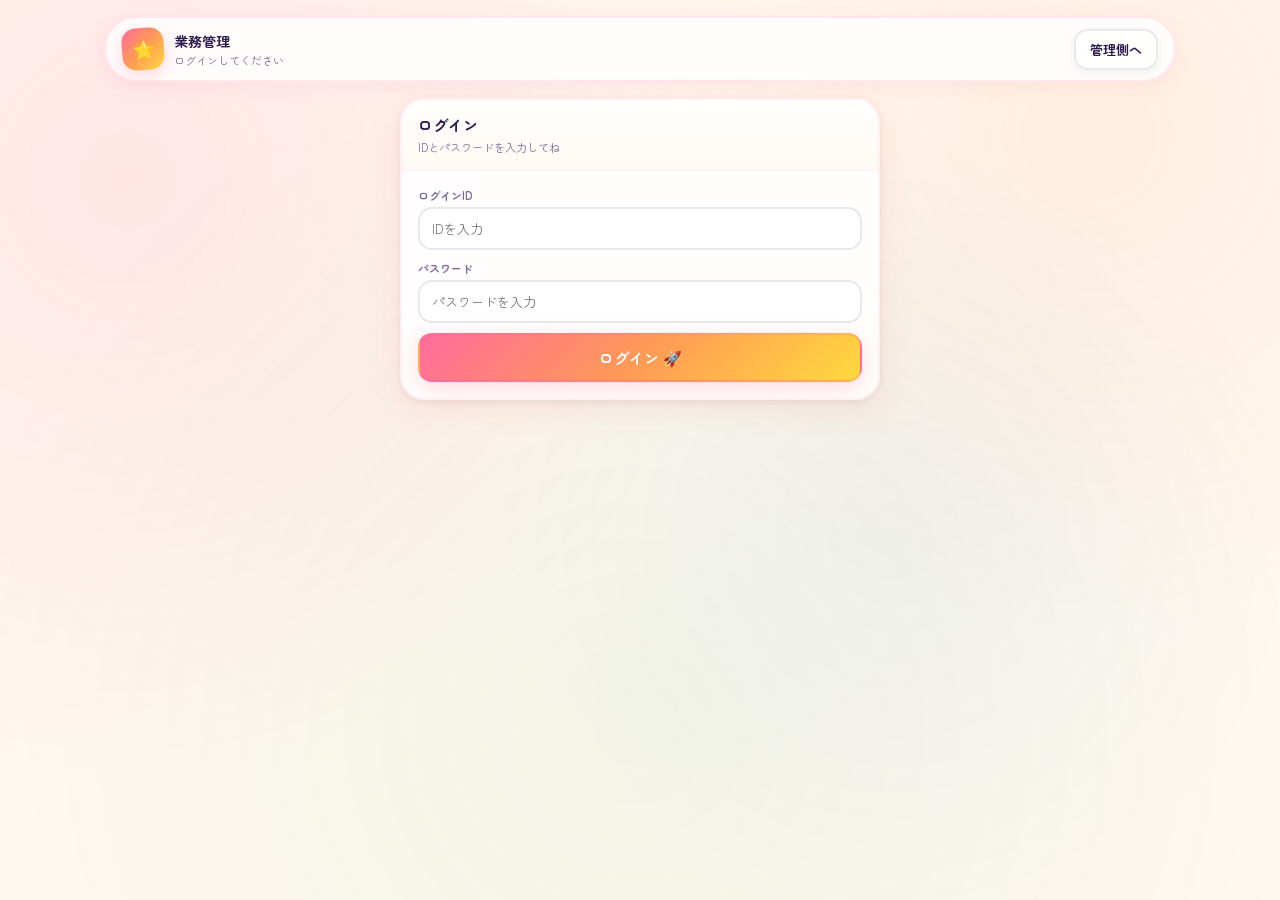
==== index.html @ cfc44f6f "Rename index.html.html to index.html" ====
<!doctype html>
<html lang="ja">
<head>
  <meta charset="utf-8"/>
  <meta name="viewport" content="width=device-width,initial-scale=1"/>
  <title>出勤スタンプカード</title>
  <link rel="preconnect" href="https://fonts.googleapis.com">
  <link href="https://fonts.googleapis.com/css2?family=Zen+Maru+Gothic:wght@400;700;900&family=Fredoka:wght@400;600;700&display=swap" rel="stylesheet">
  <style>
:root{
  --bg:#fff8f0;--panel:#fff;--text:#2d1b4e;--muted:#7c6a9a;
  --line:rgba(45,27,78,.10);--shadow:0 8px 32px rgba(255,107,107,.12),0 2px 8px rgba(45,27,78,.08);
  --pink:#ff6b9d;--orange:#ff9a56;--yellow:#ffd93d;--mint:#6bcb77;--blue:#4d96ff;--purple:#9b59b6;--red:#ff4757;
  --grad1:linear-gradient(135deg,#ff6b9d,#ff9a56,#ffd93d);
  --grad2:linear-gradient(135deg,#6bcb77,#4d96ff);
  --grad3:linear-gradient(135deg,#9b59b6,#4d96ff);
  --r:16px;--r2:24px;
  --font-display:'Fredoka','Zen Maru Gothic',sans-serif;
  --font-body:'Zen Maru Gothic',sans-serif;
}
*{box-sizing:border-box;margin:0;padding:0;}
html,body{height:100%;}
body{font-family:var(--font-body);color:var(--text);background:var(--bg);overflow-x:hidden;}
body::before{content:'';position:fixed;inset:0;pointer-events:none;z-index:0;
  background:radial-gradient(600px circle at 10% 20%,rgba(255,107,157,.12),transparent),
  radial-gradient(500px circle at 85% 15%,rgba(255,154,86,.10),transparent),
  radial-gradient(700px circle at 50% 80%,rgba(107,203,119,.08),transparent),
  radial-gradient(400px circle at 70% 60%,rgba(77,150,255,.06),transparent);}
.wrap{max-width:1100px;margin:0 auto;padding:16px 14px 60px;position:relative;z-index:1;}
.hidden{display:none !important;}
a{color:inherit;}

.topbar{display:flex;align-items:center;justify-content:space-between;gap:10px;
  padding:10px 16px;border-radius:999px;background:rgba(255,255,255,.85);
  border:2px solid rgba(255,107,157,.15);box-shadow:0 4px 20px rgba(255,107,157,.10);
  backdrop-filter:blur(12px);margin-bottom:16px;}
.brand{display:flex;align-items:center;gap:10px;}
.logo{width:42px;height:42px;border-radius:14px;display:grid;place-items:center;
  background:var(--grad1);color:#fff;font-weight:900;font-size:18px;
  font-family:var(--font-display);box-shadow:0 6px 16px rgba(255,107,157,.25);transform:rotate(-4deg);}
.brand .t{display:flex;flex-direction:column;gap:1px;}
.brand h1{font-size:14px;font-family:var(--font-display);font-weight:700;}
.brand p{font-size:11px;color:var(--muted);}
.actions{display:flex;gap:8px;align-items:center;flex-wrap:wrap;justify-content:flex-end;}

.btn{border:2px solid var(--line);background:rgba(255,255,255,.9);color:var(--text);
  padding:9px 14px;border-radius:14px;cursor:pointer;font-weight:700;font-size:13px;
  font-family:var(--font-body);transition:.15s transform,.15s box-shadow;
  box-shadow:0 3px 10px rgba(45,27,78,.06);}
.btn:hover{transform:translateY(-2px);box-shadow:0 6px 18px rgba(45,27,78,.12);}
.btn:active{transform:translateY(0);}
.btn.primary{border-color:rgba(255,107,157,.3);background:var(--grad1);color:#fff;box-shadow:0 6px 20px rgba(255,107,157,.25);}
.btn.success{border-color:rgba(107,203,119,.3);background:var(--grad2);color:#fff;box-shadow:0 6px 20px rgba(107,203,119,.2);}
.btn.danger{border-color:rgba(255,71,87,.25);background:linear-gradient(135deg,#ff4757,#ff6b9d);color:#fff;}
.btn.ghost{background:rgba(255,255,255,.6);border-color:var(--line);}
.btn.small{padding:7px 10px;border-radius:12px;font-size:11px;}
.btn:disabled{opacity:.55;cursor:not-allowed;transform:none !important;}
.chip{display:inline-flex;align-items:center;gap:6px;padding:6px 10px;border:2px solid var(--line);
  background:rgba(255,255,255,.7);border-radius:999px;color:var(--muted);font-size:11px;font-weight:700;}

.card{background:rgba(255,255,255,.88);border:2px solid rgba(255,107,157,.10);border-radius:var(--r2);
  box-shadow:var(--shadow);overflow:hidden;backdrop-filter:blur(8px);}
.hd{padding:14px 16px 12px;display:flex;justify-content:space-between;align-items:flex-start;gap:12px;
  border-bottom:2px solid rgba(255,107,157,.08);background:linear-gradient(180deg,rgba(255,255,255,.95),rgba(255,248,240,.8));}
.title{font-size:15px;font-family:var(--font-display);font-weight:700;}
.sub{margin:4px 0 0;font-size:11px;color:var(--muted);line-height:1.6;}
.bd{padding:16px;}

.grid{display:grid;grid-template-columns:380px 1fr;gap:14px;}
@media(max-width:980px){.grid{grid-template-columns:1fr;}}

.authGrid{display:grid;grid-template-columns:1fr;gap:14px;align-items:start;max-width:480px;margin:0 auto;}

label{font-size:11px;font-weight:700;color:var(--muted);display:block;margin-bottom:4px;}
input,select,textarea{width:100%;padding:10px 12px;border-radius:14px;border:2px solid rgba(45,27,78,.10);
  background:rgba(255,255,255,.95);color:var(--text);font-family:var(--font-body);font-size:13px;outline:none;}
input:focus,select:focus,textarea:focus{border-color:rgba(255,107,157,.4);box-shadow:0 0 0 4px rgba(255,107,157,.12);}
textarea{resize:vertical;min-height:80px;}
.row{display:grid;grid-template-columns:1fr 1fr;gap:10px;}
@media(max-width:560px){.row{grid-template-columns:1fr;}}
.err{display:none;padding:10px 12px;border-radius:14px;border:2px solid rgba(255,71,87,.25);
  background:rgba(255,71,87,.08);color:#7f1d1d;font-weight:700;font-size:12px;margin-bottom:10px;}

.statgrid{display:grid;grid-template-columns:1fr 1fr;gap:10px;}
.stat{padding:12px;border-radius:18px;border:2px solid rgba(255,107,157,.10);
  background:linear-gradient(135deg,rgba(255,248,240,.9),rgba(255,255,255,.8));position:relative;overflow:hidden;}
.stat::after{content:'';position:absolute;top:-20px;right:-20px;width:60px;height:60px;border-radius:50%;background:rgba(255,107,157,.08);}
.stat .k{font-size:11px;color:var(--muted);font-weight:700;}
.stat .v{margin-top:4px;font-size:24px;font-weight:900;font-family:var(--font-display);}
.stat .u{font-size:11px;font-weight:700;margin-left:4px;color:var(--muted);}

.rank-badge{display:inline-flex;align-items:center;gap:6px;padding:6px 14px;border-radius:999px;
  font-weight:900;font-size:13px;font-family:var(--font-display);color:#fff;box-shadow:0 4px 14px rgba(0,0,0,.12);}
.rank-1{background:linear-gradient(135deg,#b0bec5,#90a4ae);}
.rank-2{background:linear-gradient(135deg,#ff9a56,#ffb347);}
.rank-3{background:linear-gradient(135deg,#ffd93d,#ffe066);color:#5d4e00;}
.rank-4{background:linear-gradient(135deg,#6bcb77,#85e089);}
.rank-5{background:linear-gradient(135deg,#4d96ff,#6babff);}
.rank-6{background:linear-gradient(135deg,#9b59b6,#c084fc);}

.progress-wrap{margin-top:12px;}
.progress-label{font-size:11px;color:var(--muted);font-weight:700;margin-bottom:6px;display:flex;justify-content:space-between;}
.progress-bar{height:14px;border-radius:999px;background:rgba(45,27,78,.06);border:2px solid rgba(45,27,78,.05);overflow:hidden;}
.progress-fill{height:100%;border-radius:999px;background:var(--grad1);transition:width .6s cubic-bezier(.4,0,.2,1);position:relative;}
.progress-fill::after{content:'';position:absolute;inset:0;background:linear-gradient(90deg,transparent,rgba(255,255,255,.3),transparent);animation:shimmer 2s infinite;}
@keyframes shimmer{0%{transform:translateX(-100%)}100%{transform:translateX(100%)}}

.calTop{display:flex;align-items:center;justify-content:space-between;gap:10px;margin-bottom:12px;flex-wrap:wrap;}
.monthLabel{font-size:16px;font-weight:900;font-family:var(--font-display);}
.calNav{display:flex;gap:6px;flex-wrap:wrap;justify-content:flex-end;}
.calGrid{display:grid;grid-template-columns:repeat(7,1fr);gap:6px;}
.dow{font-size:10px;font-weight:900;text-align:center;padding:6px 0;border-radius:10px;
  border:2px solid rgba(255,107,157,.08);background:rgba(255,248,240,.8);color:var(--muted);}
.day{min-height:76px;border-radius:16px;border:2px solid rgba(45,27,78,.08);background:rgba(255,255,255,.75);
  padding:8px 8px 6px;position:relative;overflow:hidden;user-select:none;transition:.15s border-color,.15s background;}
.day.muted{opacity:.45;background:rgba(255,255,255,.45);}
.day.clickable{cursor:pointer;}
.day.clickable:hover{border-color:rgba(255,107,157,.3);background:rgba(255,107,157,.05);}
.day .n{display:flex;align-items:center;justify-content:space-between;font-weight:900;font-size:11px;margin-bottom:4px;font-family:var(--font-display);}
.badgeToday{font-size:8px;font-weight:900;padding:2px 6px;border-radius:999px;
  background:linear-gradient(135deg,#ffd93d,#ff9a56);border:1px solid rgba(255,154,86,.3);color:#5d2e00;}
.dayMeta{font-size:10px;color:var(--muted);}
.stamp{width:36px;height:36px;border-radius:12px;display:grid;place-items:center;
  position:absolute;right:5px;bottom:5px;background:rgba(45,27,78,.05);
  border:2px dashed rgba(45,27,78,.15);color:rgba(45,27,78,.3);font-size:10px;font-weight:900;transform:rotate(-6deg);}
.stamp.on{background:var(--grad1);border:2px solid rgba(255,107,157,.2);color:#fff;font-size:13px;
  box-shadow:0 4px 14px rgba(255,107,157,.25);animation:stampPop .3s ease;}
.stamp.emergency{background:linear-gradient(135deg,#ff4757,#c0392b);border:2px solid rgba(255,71,87,.3);color:#fff;font-size:13px;
  box-shadow:0 4px 14px rgba(255,71,87,.35);animation:stampPop .3s ease;}
@keyframes stampPop{0%{transform:rotate(-6deg) scale(.6)}60%{transform:rotate(-6deg) scale(1.15)}100%{transform:rotate(-6deg) scale(1)}}

.stamp-done-banner{padding:16px;border-radius:20px;text-align:center;margin-bottom:14px;
  background:linear-gradient(135deg,rgba(107,203,119,.12),rgba(77,150,255,.08));
  border:2px solid rgba(107,203,119,.18);}
.stamp-done-banner .sdb-emoji{font-size:40px;}
.stamp-done-banner .sdb-text{font-family:var(--font-display);font-size:16px;font-weight:700;margin-top:4px;}
.stamp-done-banner .sdb-sub{font-size:12px;color:var(--muted);margin-top:2px;}

.stamp-screen{display:flex;flex-direction:column;align-items:center;justify-content:center;
  min-height:70vh;text-align:center;gap:20px;}
.stamp-screen .greeting{font-family:var(--font-display);font-size:20px;font-weight:700;color:var(--muted);}
.stamp-screen .date-display{font-family:var(--font-display);font-size:28px;font-weight:900;}
.big-stamp-btn{width:200px;height:200px;border-radius:50%;border:none;cursor:pointer;
  background:var(--grad1);color:#fff;font-size:22px;font-weight:900;font-family:var(--font-display);
  box-shadow:0 12px 40px rgba(255,107,157,.35);transition:.2s transform,.2s box-shadow;
  display:flex;flex-direction:column;align-items:center;justify-content:center;gap:6px;position:relative;overflow:hidden;}
.big-stamp-btn::before{content:'';position:absolute;inset:0;border-radius:50%;
  background:radial-gradient(circle at 35% 35%,rgba(255,255,255,.35),transparent 60%);}
.big-stamp-btn:hover{transform:scale(1.06);box-shadow:0 16px 50px rgba(255,107,157,.4);}
.big-stamp-btn:active{transform:scale(.96);}
.big-stamp-btn .emoji{font-size:48px;position:relative;}
.big-stamp-btn .label{font-size:18px;position:relative;}
.big-stamp-btn.done{background:linear-gradient(135deg,#b0bec5,#cfd8dc);box-shadow:0 8px 24px rgba(0,0,0,.1);cursor:default;}
.big-stamp-btn.done:hover{transform:none;}
.stamp-screen .rank-info{padding:14px 24px;border-radius:20px;background:rgba(255,255,255,.85);
  border:2px solid rgba(255,107,157,.12);box-shadow:0 4px 16px rgba(255,107,157,.08);min-width:280px;max-width:360px;}

.lottery-overlay{position:fixed;inset:0;display:none;background:rgba(45,27,78,.65);backdrop-filter:blur(8px);z-index:60;padding:18px;}
.lottery-box{max-width:500px;margin:8vh auto 0;border-radius:28px;border:3px solid rgba(255,215,61,.3);
  background:linear-gradient(180deg,#2d1b4e,#1a1033);box-shadow:0 20px 60px rgba(45,27,78,.5);
  overflow:hidden;padding:24px;text-align:center;color:#fff;}
.lottery-title{font-family:var(--font-display);font-size:22px;font-weight:900;
  background:var(--grad1);-webkit-background-clip:text;-webkit-text-fill-color:transparent;background-clip:text;}
.lottery-subtitle{font-size:13px;color:rgba(255,255,255,.6);margin-top:6px;}
.lottery-cards{display:flex;gap:12px;justify-content:center;margin:24px 0;flex-wrap:wrap;}
.lottery-card{width:72px;height:100px;border-radius:14px;cursor:pointer;
  border:3px solid rgba(255,215,61,.25);background:linear-gradient(135deg,#4a2d7a,#6b3fa0);
  display:flex;align-items:center;justify-content:center;font-size:32px;font-weight:900;
  font-family:var(--font-display);transition:.2s transform,.2s box-shadow;
  box-shadow:0 6px 20px rgba(0,0,0,.3);position:relative;overflow:hidden;}
.lottery-card::before{content:'?';color:rgba(255,255,255,.7);font-size:28px;}
.lottery-card:hover:not(.revealed):not(.disabled){transform:translateY(-4px) scale(1.05);
  border-color:rgba(255,215,61,.6);box-shadow:0 10px 30px rgba(255,215,61,.2);}
.lottery-card.selected{border-color:#ffd93d;box-shadow:0 0 30px rgba(255,215,61,.4);animation:cardGlow .8s ease infinite alternate;}
@keyframes cardGlow{0%{box-shadow:0 0 20px rgba(255,215,61,.3)}100%{box-shadow:0 0 40px rgba(255,215,61,.5)}}
.lottery-card.revealed{cursor:default;background:rgba(255,255,255,.1);border-color:rgba(255,255,255,.15);}
.lottery-card.revealed::before{display:none;}
.lottery-card.revealed .card-val{display:flex;}
.lottery-card .card-val{display:none;flex-direction:column;align-items:center;justify-content:center;
  position:absolute;inset:0;font-size:14px;color:#ffd93d;font-weight:900;}
.lottery-card .card-val .pt-num{font-size:26px;}
.lottery-card.disabled{opacity:.4;cursor:default;}
.lottery-result{font-family:var(--font-display);font-size:18px;font-weight:700;color:#ffd93d;margin:10px 0;min-height:28px;}
.lottery-close{margin-top:10px;padding:10px 30px;border-radius:14px;border:2px solid rgba(255,215,61,.3);
  background:linear-gradient(135deg,#ffd93d,#ff9a56);color:#2d1b4e;font-weight:900;font-size:14px;
  font-family:var(--font-display);cursor:pointer;}

.overlay{position:fixed;inset:0;display:none;background:rgba(45,27,78,.5);backdrop-filter:blur(6px);z-index:50;padding:18px;}
.modal{max-width:500px;margin:10vh auto 0;border-radius:24px;border:2px solid rgba(255,107,157,.15);
  background:rgba(255,255,255,.95);box-shadow:0 20px 60px rgba(255,107,157,.18);overflow:hidden;}
.mh{padding:16px;display:flex;align-items:flex-start;justify-content:space-between;gap:12px;
  border-bottom:2px solid rgba(255,107,157,.08);}
.mh h3{font-size:16px;font-family:var(--font-display);}
.mb{padding:16px;}
.mb p{color:var(--muted);line-height:1.8;font-size:13px;white-space:pre-line;}
.celebrate{margin-top:14px;padding:16px;border-radius:20px;border:2px solid rgba(255,107,157,.10);
  background:linear-gradient(135deg,rgba(255,248,240,.9),rgba(255,243,224,.8));text-align:center;}
.celebrate .big{font-size:32px;font-family:var(--font-display);font-weight:900;}
.celebrate .small{margin-top:8px;color:var(--muted);font-size:12px;line-height:1.7;}

.tableWrap{overflow-x:auto;border-radius:18px;border:2px solid rgba(255,107,157,.10);}
table{width:100%;border-collapse:collapse;background:rgba(255,255,255,.8);}
th,td{padding:8px 8px;font-size:11px;border-bottom:1px solid rgba(45,27,78,.06);text-align:left;white-space:nowrap;}
th{color:var(--muted);font-weight:900;background:rgba(255,248,240,.9);}
tr:last-child td{border-bottom:0;}
.tag{display:inline-flex;padding:4px 8px;border-radius:999px;border:1px solid var(--line);
  background:rgba(255,255,255,.7);color:var(--muted);font-weight:700;font-size:10px;}
.tag.student{border-color:rgba(77,150,255,.3);background:rgba(77,150,255,.1);color:var(--blue);}
.tag.shakaijin{border-color:rgba(255,154,86,.3);background:rgba(255,154,86,.1);color:var(--orange);}

.formLine{display:grid;grid-template-columns:1.2fr .8fr .8fr;gap:10px;align-items:end;margin-top:12px;}
@media(max-width:860px){.formLine{grid-template-columns:1fr;}}
.help{font-size:11px;color:var(--muted);line-height:1.7;margin-top:10px;padding:12px;border-radius:16px;
  border:2px solid rgba(107,203,119,.12);background:rgba(107,203,119,.06);}

.form-section{margin-top:12px;}
.form-section .form-title{font-family:var(--font-display);font-size:14px;font-weight:700;margin-bottom:10px;
  padding:8px 12px;border-radius:12px;background:rgba(255,107,157,.06);border-left:4px solid var(--pink);}
.form-group{margin-bottom:10px;}
.time-row{display:flex;gap:6px;align-items:center;}
.time-row select{width:auto;min-width:70px;}
.time-row span{font-size:13px;font-weight:700;color:var(--muted);}
.report-table td{white-space:normal;max-width:180px;word-break:break-all;}

.confetti-container{position:fixed;inset:0;pointer-events:none;z-index:100;overflow:hidden;}
.confetti-piece{position:absolute;width:10px;height:10px;animation:confettiFall 3s ease-in forwards;}
@keyframes confettiFall{0%{transform:translateY(-10px) rotate(0deg);opacity:1}100%{transform:translateY(100vh) rotate(720deg);opacity:0}}

.filter-bar{display:flex;gap:10px;align-items:end;flex-wrap:wrap;margin-bottom:14px;padding:12px;border-radius:16px;
  background:linear-gradient(135deg,rgba(255,248,240,.95),rgba(255,255,255,.9));border:2px solid rgba(255,107,157,.08);}
.filter-bar .fg{display:flex;flex-direction:column;gap:4px;}
.filter-bar select{min-width:100px;padding:8px 10px;font-size:12px;}
.summary-bar{display:flex;gap:12px;flex-wrap:wrap;justify-content:flex-end;margin-bottom:12px;}
.summary-chip{display:inline-flex;align-items:center;gap:6px;padding:8px 14px;border-radius:14px;
  border:2px solid rgba(255,107,157,.12);background:rgba(255,255,255,.9);font-size:12px;font-weight:700;}
.summary-chip .sk{color:var(--muted);font-size:10px;}
.summary-chip .sv{font-family:var(--font-display);font-size:16px;font-weight:900;color:var(--pink);}

.admin-tabs{display:flex;gap:6px;margin-bottom:16px;}
.admin-tab{padding:10px 18px;border-radius:14px 14px 0 0;border:2px solid rgba(255,107,157,.10);
  border-bottom:none;background:rgba(255,255,255,.5);cursor:pointer;font-weight:700;font-size:13px;
  font-family:var(--font-display);transition:.15s background,.15s border-color;color:var(--muted);}
.admin-tab.active{background:rgba(255,255,255,.95);border-color:rgba(255,107,157,.2);color:var(--text);
  box-shadow:0 -4px 12px rgba(255,107,157,.08);}
.admin-tab:hover:not(.active){background:rgba(255,255,255,.7);}

.incentive-box{padding:14px;border-radius:18px;border:2px solid rgba(255,215,61,.25);
  background:linear-gradient(135deg,rgba(255,215,61,.08),rgba(255,154,86,.06));margin-top:12px;}
.incentive-box .ib-title{font-family:var(--font-display);font-size:13px;font-weight:700;color:var(--orange);margin-bottom:8px;}

/* Editable cell */
td.editable{cursor:pointer;position:relative;}
td.editable:hover{background:rgba(255,107,157,.06);}
td.editing{padding:2px;}
td.editing input,td.editing select,td.editing textarea{font-size:11px;padding:4px 6px;border-radius:8px;min-width:60px;}
td.editing textarea{min-height:40px;resize:vertical;}

/* Proof inline */
.proof-inline{display:flex;align-items:center;gap:4px;}
.proof-inline input{width:50px;padding:4px 6px;font-size:11px;border-radius:8px;text-align:center;}
.proof-inline .proof-amt{font-size:11px;color:var(--orange);font-weight:700;white-space:nowrap;}

/* Stamp screen action btns */
.stamp-actions{display:flex;gap:10px;flex-wrap:wrap;justify-content:center;margin-top:8px;}
.stamp-actions .btn{min-width:160px;text-align:center;}

.stamp-legend{display:flex;gap:14px;justify-content:center;margin-top:8px;flex-wrap:wrap;}
.stamp-legend-item{display:flex;align-items:center;gap:5px;font-size:11px;color:var(--muted);}
.stamp-legend-item .dot{width:16px;height:16px;border-radius:6px;}
.stamp-legend-item .dot.normal{background:var(--grad1);}
.stamp-legend-item .dot.emg{background:linear-gradient(135deg,#ff4757,#c0392b);}
  </style>
</head>
<body>
<div class="wrap">

<!-- ======= スタッフ側：ログイン ======= -->
<section id="userAuth" class="hidden">
  <div class="topbar">
    <div class="brand"><div class="logo">🌟</div><div class="t"><h1>業務管理</h1><p>ログインしてください</p></div></div>
    <div class="actions"><button class="btn ghost" type="button" id="gotoAdminAuth">管理側へ</button></div>
  </div>
  <div class="authGrid">
    <div class="card">
      <div class="hd"><div><p class="title">ログイン</p><p class="sub">IDとパスワードを入力してね</p></div></div>
      <div class="bd">
        <div class="err" id="userAuthErr">ログインに失敗しました。ID/PWをご確認ください。</div>
        <div style="display:grid;gap:10px;">
          <div><label>ログインID</label><input id="userLoginId" autocomplete="username" placeholder="IDを入力"></div>
          <div><label>パスワード</label><input id="userLoginPw" type="password" autocomplete="current-password" placeholder="パスワードを入力"></div>
          <button id="btnUserLogin" class="btn primary" type="button" style="width:100%;font-size:15px;padding:12px;">ログイン 🚀</button>
        </div>
      </div>
    </div>
  </div>
</section>

<!-- ======= スタッフ側：スタンプ画面（学生のみ） ======= -->
<section id="userStamp" class="hidden">
  <div class="topbar">
    <div class="brand"><div class="logo">🌟</div><div class="t"><h1>出勤スタンプカード</h1><p><span id="stampUserName">---</span> さん</p></div></div>
    <div class="actions"><button class="btn" type="button" id="stampLogout">ログアウト</button></div>
  </div>
  <div class="stamp-screen">
    <div class="greeting">おつかれさまです！</div>
    <div class="date-display" id="stampDate">--月--日（-）</div>
    <div id="stampRankBadge"></div>
    <button class="big-stamp-btn" type="button" id="bigStampBtn"><span class="emoji">👆</span><span class="label">出勤スタンプ</span></button>
    <div id="stampAlreadyMsg" class="hidden" style="color:var(--muted);font-size:14px;font-family:var(--font-display);">✅ 今日はスタンプ済みです！</div>
    <div class="rank-info" id="stampRankInfo"></div>
    <div class="stamp-actions">
      <button class="btn ghost" type="button" id="goToCalendarFromStamp">カレンダーを見る 📅</button>
      <button class="btn primary" type="button" id="stampGoReport">本日の業務日報 📝</button>
      <button class="btn ghost" type="button" id="stampGoReportList">業務日報一覧 📋</button>
    </div>
  </div>
</section>

<!-- ======= スタッフ側：カレンダー画面 ======= -->
<section id="userHome" class="hidden">
  <div class="topbar">
    <div class="brand"><div class="logo">🌟</div><div class="t"><h1>出勤スタンプカード</h1><p><span id="userNameLabel">---</span> さん</p></div></div>
    <div class="actions">
      <button class="btn ghost" type="button" id="goToStamp">スタンプ 👆</button>
      <button class="btn" type="button" id="userLogout">ログアウト</button>
    </div>
  </div>
  <div id="stampDoneBanner" class="stamp-done-banner hidden"><div class="sdb-emoji">✅</div><div class="sdb-text">今日のスタンプ完了！</div><div class="sdb-sub">おつかれさまです！</div></div>
  <div class="grid">
    <div class="card">
      <div class="hd"><div><p class="title">📊 マイステータス</p></div></div>
      <div class="bd">
        <div id="userRankArea" style="margin-bottom:12px;"></div>
        <div class="statgrid">
          <div class="stat"><div class="k">累計スタンプ</div><div class="v"><span id="uTotal">0</span><span class="u">pt</span></div></div>
          <div class="stat"><div class="k">今月スタンプ</div><div class="v"><span id="uMonth">0</span><span class="u">回</span></div></div>
          <div class="stat"><div class="k">今週スタンプ</div><div class="v"><span id="uWeek">0</span><span class="u">回</span></div></div>
          <div class="stat"><div class="k">1回あたり</div><div class="v" style="font-size:18px;"><span id="uPerDay">0</span><span class="u">円</span></div></div>
        </div>
        <div id="userProgressArea" style="margin-top:12px;"></div>
        <button id="btnGoReport" class="btn primary" type="button" style="width:100%;font-size:14px;padding:12px;margin-top:14px;">📝 本日の業務日報を入力</button>
        <button id="btnGoReportList" class="btn ghost" type="button" style="width:100%;font-size:13px;padding:10px;margin-top:8px;">📋 業務日報一覧を見る</button>
      </div>
    </div>
    <div class="card">
      <div class="bd">
        <div class="calTop">
          <div><div class="monthLabel" id="userMonthLabel">----</div></div>
          <div class="calNav"><button id="uPrev" class="btn small">◀</button><button id="uThis" class="btn primary small">今月</button><button id="uNext" class="btn small">▶</button></div>
        </div>
        <div class="calGrid" id="userCal"></div>
      </div>
    </div>
  </div>
</section>

<!-- ======= 業務日報入力 ======= -->
<section id="reportInput" class="hidden">
  <div class="topbar">
    <div class="brand"><div class="logo" style="background:var(--grad3);transform:rotate(0);">📝</div><div class="t"><h1>業務日報入力</h1><p><span id="reportUserName">---</span> さん</p></div></div>
    <div class="actions">
      <button class="btn ghost" type="button" id="reportBackToCal">戻る</button>
    </div>
  </div>
  <div class="card">
    <div class="hd"><div><p class="title">📋 業務日報</p><p class="sub">各項目を入力してください</p></div></div>
    <div class="bd">
      <div class="form-section"><div class="form-title">基本情報</div>
        <div class="row" style="margin-bottom:10px;">
          <div class="form-group"><label>日付</label><input type="date" id="rpDate"></div>
          <div class="form-group"><label>勤務形態</label><select id="rpWorkType"><option value="出勤">出勤</option><option value="在宅">在宅</option></select></div>
        </div>
        <div class="row" style="margin-bottom:10px;">
          <div class="form-group"><label>開始時間</label><div class="time-row"><select id="rpStartH"></select><span>:</span><select id="rpStartM"></select></div></div>
          <div class="form-group"><label>終了時間</label><div class="time-row"><select id="rpEndH"></select><span>:</span><select id="rpEndM"></select></div></div>
        </div>
        <div class="row" style="margin-bottom:10px;">
          <div class="form-group"><label>休憩時間</label><select id="rpBreak"></select></div>
          <div class="form-group"><label>勤務時間（自動計算）</label><input id="rpWorkTime" readonly style="background:rgba(255,248,240,.9);font-weight:700;"></div>
        </div>
      </div>
      <div class="form-section" id="taskSection">
        <div class="form-title">業務（在宅）</div>
        <div class="row" style="margin-bottom:10px;">
          <div class="form-group"><label>業務種類</label><select id="rpTaskType"></select></div>
          <div class="form-group"><label>工数</label><select id="rpManHours"></select></div>
        </div>
      </div>
      <div class="form-section" id="officeSection">
        <div class="form-title">出勤時の情報</div>
        <div class="row" style="margin-bottom:10px;">
          <div class="form-group"><label>交通費（半角数字）</label><input id="rpTransport" type="text" inputmode="numeric" placeholder="例：500"></div>
          <div class="form-group"><label>業務ID</label><select id="rpBizId"></select></div>
        </div>
        <div class="row" style="margin-bottom:10px;">
          <div class="form-group"><label>商品ID</label><select id="rpProductId"></select></div>
          <div class="form-group"><label>サービスID</label><select id="rpServiceId"></select></div>
        </div>
        <div class="row" style="margin-bottom:10px;">
          <div class="form-group"><label>テキストコード（半角数字）</label><input id="rpTextCode" type="text" inputmode="numeric" placeholder="テキストコード"></div>
          <div class="form-group"><label>年度</label><select id="rpYear"></select></div>
        </div>
      </div>
      <div class="form-section"><div class="form-title">業務内容</div>
        <div class="form-group"><label>業務内容（自由記述）</label><textarea id="rpContent" placeholder="業務内容を記入"></textarea></div>
      </div>
      <button id="btnAddReport" class="btn primary" type="button" style="width:100%;font-size:14px;padding:12px;margin-top:16px;">入力完了 ✅</button>
    </div>
  </div>
</section>

<!-- ======= 業務日報確認（フィルタ付き） ======= -->
<section id="reportConfirm" class="hidden">
  <div class="topbar">
    <div class="brand"><div class="logo" style="background:var(--grad3);transform:rotate(0);">📋</div><div class="t"><h1>業務日報確認</h1><p><span id="confirmUserName">---</span> さん</p></div></div>
    <div class="actions">
      <button class="btn ghost" type="button" id="confirmBackToCal">戻る</button>
      <button class="btn" type="button" id="confirmLogout">ログアウト</button>
    </div>
  </div>
  <div class="card">
    <div class="hd"><div><p class="title">📋 業務日報一覧</p></div></div>
    <div class="bd">
      <div class="filter-bar">
        <div class="fg"><label>年</label><select id="rcFilterYear"></select></div>
        <div class="fg"><label>月</label><select id="rcFilterMonth"></select></div>
        <div class="fg"><label>業務形態</label><select id="rcFilterType"><option value="出勤">出勤</option><option value="在宅">在宅</option><option value="全て">全て</option></select></div>
      </div>
      <div class="summary-bar" id="rcSummaryBar"></div>
      <div class="tableWrap"><table class="report-table"><thead id="reportThead"></thead><tbody id="reportTbody"></tbody></table></div>
      <button id="btnNewReport" class="btn primary" type="button" style="width:100%;margin-top:12px;">➕ 新しい日報を追加</button>
    </div>
  </div>
</section>

<!-- ======= 管理側ログイン ======= -->
<section id="adminAuth" class="hidden">
  <div class="topbar">
    <div class="brand"><div class="logo" style="background:var(--grad2);transform:rotate(0);">⚙</div><div class="t"><h1>管理パネル</h1><p>ユーザー管理</p></div></div>
    <div class="actions"><button class="btn ghost" type="button" id="gotoUserAuth">スタッフ側へ</button></div>
  </div>
  <div class="authGrid">
    <div class="card">
      <div class="hd"><div><p class="title">管理側ログイン</p></div></div>
      <div class="bd">
        <div class="err" id="adminAuthErr">ログイン失敗</div>
        <div style="display:grid;gap:10px;">
          <div><label>ログインID</label><input id="adminLoginId" autocomplete="username"></div>
          <div><label>パスワード</label><input id="adminLoginPw" type="password" autocomplete="current-password"></div>
          <button id="btnAdminLogin" class="btn primary" type="button">ログイン</button>
        </div>
      </div>
    </div>
  </div>
</section>

<!-- ======= 管理：業務日報管理 ======= -->
<section id="adminReportMgmt" class="hidden">
  <div class="topbar">
    <div class="brand"><div class="logo" style="background:var(--grad2);transform:rotate(0);">📊</div><div class="t"><h1>業務日報管理</h1><p id="armMonthInfo">---</p></div></div>
    <div class="actions">
      <button class="btn" id="armLogout">ログアウト</button>
    </div>
  </div>
  <div class="admin-tabs">
    <div class="admin-tab active" id="tabReportMgmt">📊 業務日報管理</div>
    <div class="admin-tab" id="tabStampMgmt">🌟 スタンプカード管理</div>
  </div>
  <div class="card">
    <div class="hd"><div><p class="title">📊 全ユーザー業務日報サマリー</p></div></div>
    <div class="bd">
      <div class="filter-bar">
        <div class="fg"><label>年</label><select id="armFilterYear"></select></div>
        <div class="fg"><label>月</label><select id="armFilterMonth"></select></div>
        <div class="fg"><label>業務形態</label><select id="armFilterType"><option value="出勤">出勤</option><option value="在宅">在宅</option><option value="全て">全て</option></select></div>
      </div>
      <div class="tableWrap"><table><thead><tr>
        <th>#</th><th>ID</th><th>名前</th><th>種別</th><th>勤務時間</th><th>出勤回数</th><th>給与</th><th>交通費</th><th>校正ｲﾝｾﾝﾃｨﾌﾞ</th><th>スタンプｲﾝｾﾝﾃｨﾌﾞ</th><th>合計支給額</th><th>操作</th>
      </tr></thead><tbody id="armTbody"></tbody></table></div>
      <div class="sub" style="margin-top:8px;" id="armMeta"></div>
    </div>
  </div>
</section>

<!-- ======= 管理：業務日報 ユーザー詳細 ======= -->
<section id="adminReportDetail" class="hidden">
  <div class="topbar">
    <div class="brand"><div class="logo" style="background:linear-gradient(135deg,#ffd93d,#ff9a56);transform:rotate(0);">📋</div><div class="t"><h1>業務日報詳細</h1><p><span id="ardUserName">---</span>（<span id="ardUserId">---</span>）</p></div></div>
    <div class="actions">
      <button class="btn success" id="ardExport">📥 エクスポート</button>
      <button class="btn" id="ardBack">業務日報管理へ</button>
    </div>
  </div>
  <div class="card">
    <div class="hd">
      <div><p class="title">📋 業務日報一覧</p><p class="sub">ダブルクリックで各項目を編集可能（勤務時間・給与は自動計算）</p></div>
      <div style="display:flex;gap:8px;align-items:center;flex-wrap:wrap;">
        <div class="summary-chip" style="border-color:rgba(255,215,61,.3);background:linear-gradient(135deg,rgba(255,215,61,.12),rgba(255,154,86,.08));">
          <div><div class="sk">校正ｲﾝｾﾝﾃｨﾌﾞ合計</div><div class="sv" id="ardProofTotal">0円</div></div>
        </div>
      </div>
    </div>
    <div class="bd">
      <div class="filter-bar">
        <div class="fg"><label>年</label><select id="ardFilterYear"></select></div>
        <div class="fg"><label>月</label><select id="ardFilterMonth"></select></div>
        <div class="fg"><label>業務形態</label><select id="ardFilterType"><option value="出勤">出勤</option><option value="在宅">在宅</option><option value="全て">全て</option></select></div>
      </div>
      <div class="summary-bar" id="ardSummaryBar"></div>
      <div class="tableWrap"><table class="report-table"><thead id="ardThead"></thead><tbody id="ardTbody"></tbody></table></div>
    </div>
  </div>
</section>

<!-- ======= 管理TOP（スタンプカード管理） ======= -->
<section id="adminHome" class="hidden">
  <div class="topbar">
    <div class="brand"><div class="logo" style="background:var(--grad2);transform:rotate(0);">⚙</div><div class="t"><h1>スタンプカード管理</h1><p id="adminMonthInfo">---</p></div></div>
    <div class="actions">
      <button class="btn" id="adminLogout">ログアウト</button>
      <button class="btn" id="btnExport">エクスポート</button>
      <button class="btn danger" id="btnResetAll">全初期化</button>
    </div>
  </div>
  <div class="admin-tabs">
    <div class="admin-tab" id="tabReportMgmt2">📊 業務日報管理</div>
    <div class="admin-tab active" id="tabStampMgmt2">🌟 スタンプカード管理</div>
  </div>
  <div class="grid">
    <div class="card">
      <div class="hd"><div><p class="title">ユーザー追加</p></div></div>
      <div class="bd">
        <div class="row"><div><label>ユーザーID</label><input id="newUserId" placeholder="user02"></div><div><label>パスワード</label><input id="newUserPw" placeholder="pass02"></div></div>
        <div class="row" style="margin-top:10px;"><div><label>ユーザー名</label><input id="newUserName" placeholder="山田"></div>
          <div><label>種別</label><select id="newUserType"><option value="学生">学生</option><option value="社会人">社会人</option></select></div>
        </div>
        <div style="margin-top:10px;"><button id="btnAddUser" class="btn primary" style="width:100%;">追加</button></div>
      </div>
    </div>
    <div class="card">
      <div class="hd"><div><p class="title">ユーザー一覧</p></div></div>
      <div class="bd">
        <div class="tableWrap"><table><thead><tr><th>#</th><th>ID</th><th>名前</th><th>種別</th><th>今週</th><th>月間</th><th>累計</th><th>ランク</th><th>単価</th><th>ｲﾝｾﾝﾃｨﾌﾞ</th><th>編集</th></tr></thead><tbody id="adminTbody"></tbody></table></div>
        <div class="sub" style="margin-top:8px;" id="adminMeta"></div>
      </div>
    </div>
  </div>
</section>

<!-- ======= 管理編集 ======= -->
<section id="adminEdit" class="hidden">
  <div class="topbar">
    <div class="brand"><div class="logo" style="background:linear-gradient(135deg,#ffd93d,#ff9a56);transform:rotate(0);">✏</div><div class="t"><h1>ユーザー編集</h1><p><span id="editUserName">---</span>（<span id="editUserId">---</span>）</p></div></div>
    <div class="actions"><button class="btn" id="backToAdminHome">管理TOPへ</button><button class="btn danger" id="resetThisUser">初期化</button></div>
  </div>
  <div class="grid">
    <div class="card">
      <div class="hd"><div><p class="title">編集パネル</p></div><span class="tag">ADMIN</span></div>
      <div class="bd">
        <div class="form-section"><div class="form-title">ユーザー情報変更</div>
          <div class="row" style="margin-bottom:10px;">
            <div class="form-group"><label>ユーザーID</label><input id="editUid"></div>
            <div class="form-group"><label>ユーザー名</label><input id="editUname"></div>
          </div>
          <div class="row" style="margin-bottom:10px;">
            <div class="form-group"><label>パスワード</label><input id="editUpw" type="text"></div>
            <div class="form-group"><label>種別</label><select id="editUserType"><option value="学生">学生</option><option value="社会人">社会人</option></select></div>
          </div>
          <div style="display:flex;align-items:end;"><button id="btnSaveUserInfo" class="btn success" style="width:100%;">情報を保存</button></div>
        </div>
        <div class="statgrid" style="margin-top:12px;">
          <div class="stat"><div class="k">累計</div><div class="v"><span id="eTotal">0</span><span class="u">pt</span></div></div>
          <div class="stat"><div class="k">今月</div><div class="v"><span id="eMonth">0</span><span class="u">回</span></div></div>
          <div class="stat"><div class="k">今週</div><div class="v"><span id="eWeek">0</span><span class="u">回</span></div></div>
          <div class="stat"><div class="k">表示月</div><div class="v" style="font-size:14px;"><span id="eMonthKey">----</span></div></div>
        </div>
        <div id="incentiveDisplay" style="margin-top:12px;"></div>
        <div class="help"><b>ランク別単価</b>：R1(~50)300円 / R2(~150)400円 / R3(~300)500円 / R4(~500)600円 / R5(~800)700円 / R6(801~)800円<br>
        <b>ｲﾝｾﾝﾃｨﾌﾞ</b>：25回=5,000円 / 50回=+回数×100円 / 201回以降50回毎=40,000円<br>
        <b>緊急出勤</b>：通常3回分カウント</div>
      </div>
    </div>
    <div class="card">
      <div class="bd">
        <div class="calTop"><div><div class="monthLabel" id="editMonthLabel">----</div><div class="sub">1回目クリック=通常 / 2回目=緊急(赤) / 3回目=解除</div></div>
          <div class="calNav"><button id="ePrev" class="btn small">◀</button><button id="eThis" class="btn primary small">今月</button><button id="eNext" class="btn small">▶</button></div>
        </div>
        <div class="calGrid" id="editCal"></div>
        <div class="stamp-legend" style="margin-top:10px;">
          <div class="stamp-legend-item"><div class="dot normal"></div><span>通常（1pt）</span></div>
          <div class="stamp-legend-item"><div class="dot emg"></div><span>緊急（3pt）</span></div>
        </div>
      </div>
    </div>
  </div>
</section>
</div>

<div class="overlay" id="overlay"><div class="modal">
  <div class="mh"><div><h3 id="mTitle">---</h3><div class="sub" id="mSub">---</div></div><button id="mClose" class="btn small">閉じる</button></div>
  <div class="mb"><p id="mBody">---</p><div class="celebrate"><p class="big" id="mBig">🎉</p><div class="small" id="mSmall">---</div></div></div>
</div></div>

<div class="lottery-overlay" id="lotteryOverlay"><div class="lottery-box">
  <div class="lottery-title">🎰 追加でポイントがもらえるかも？</div>
  <div class="lottery-subtitle">5枚のカードから1枚選んでね！</div>
  <div class="lottery-cards" id="lotteryCards"></div>
  <div class="lottery-result" id="lotteryResult"></div>
  <button class="lottery-close hidden" id="lotteryClose">OK！閉じる</button>
</div></div>

<script>
const LS_KEY="stampcard_v4",ADMIN_ID="suugaku",ADMIN_PW="stamp";
const RANKS=[{rank:1,min:0,max:50,yen:300,label:"ランク1",emoji:"⭐"},{rank:2,min:51,max:150,yen:400,label:"ランク2",emoji:"🌟"},{rank:3,min:151,max:300,yen:500,label:"ランク3",emoji:"💫"},{rank:4,min:301,max:500,yen:600,label:"ランク4",emoji:"🔥"},{rank:5,min:501,max:800,yen:700,label:"ランク5",emoji:"💎"},{rank:6,min:801,max:Infinity,yen:800,label:"ランク6",emoji:"👑"}];
const MONTHLY_COMMENTS=[{min:0,max:0,msg:"今月出勤してくれてありがとう。"},{min:1,max:3,msg:"毎月出勤してくれてありがとう。"},{min:4,max:10,msg:"たくさん出勤してくれてありがとうございます。"},{min:11,max:16,msg:"いつも出勤していただき非常に助かっております。今月もよろしくおねがいします！"},{min:17,max:999,msg:"数学科一同大変感謝しております。"}];
const TASK_TYPES=["模試校正(1問)","テキスト校正(1問)","テキスト校正(1講)","確認テストチェック(1講)","確認テスト作題(A1講)","確認テスト作題(BC1講)","修了判定テストチェック(1セット)","修了判定テスト作題(A1セット)","修了判定テスト作題(BC1セット)","テキスト入力(解答解説あり)","テキスト入力(解答解説なし)","添削(1問)","web採点基準作成(1問)","全体概観作成(1試験種)","その他（時給）","共通テスト模試校正","東大・京大模試校正","早慶模試校正","国公立・関関同立・明青立法中模試校正","全国統一中学生テスト校正"];
const TASK_PRICES={"模試校正(1問)":500,"テキスト校正(1問)":500,"テキスト校正(1講)":4000,"確認テストチェック(1講)":500,"確認テスト作題(A1講)":1500,"確認テスト作題(BC1講)":1000,"修了判定テストチェック(1セット)":2000,"修了判定テスト作題(A1セット)":5000,"修了判定テスト作題(BC1セット)":3000,"テキスト入力(解答解説あり)":3000,"テキスト入力(解答解説なし)":1000,"添削(1問)":300,"web採点基準作成(1問)":300,"全体概観作成(1試験種)":500,"その他（時給）":0,"共通テスト模試校正":4000,"東大・京大模試校正":6000,"早慶模試校正":8000,"国公立・関関同立・明青立法中模試校正":11000,"全国統一中学生テスト校正":2000};
const HOURLY_RATE=1300;
const BIZ_IDS=["01 企画立案","02 番組構成","03 制作","04 収録","05 ナレーション収録","08 分析","09 検証","10 メンテナンス","11 運営","17 打合せ・ミーティング","25 添削","26 採点","27 成績処理"];
const PRODUCT_IDS=["00 全般","01 講座","02 テキスト","03 確認テスト","04 講座修了判定テスト","05 授業制作","07 模試","08 その他教材・コンテンツ","11 データベース","12 資料","19 答案","22 収録立会い","23 版下管理"];
const SERVICE_IDS=["000 全般","001 講座（HS）","002 講座（中等部）","003 講座（四谷大塚）","004 模試（HS）","005 模試（中等部）","006 模試（四谷大塚）","007 バックアップサービス","008 東大特進","009 答案練習講座","010 解答速報","011 過去問データベース","012 公開授業","013 リメディアル講座","014 千題テスト","015 夏期合宿","016 冬期合宿","017 正月特訓","018 高速マスター","019 ビジネススクール","020 パンフレット","021 東進タイムズ","022 講座提案シート","023 講座系統図","024 東進進学情報","025 研修・全国大会","026 過去問演習センター","027 過去問演習国立","028 探求・リーダー","029 中学部","030 JFA福島","031 四谷（復習ナビ）","032 四谷全国統一小学生テスト","033 四谷（その他）","034 TOEIC","035 模試部関連","036 教務部関連","037 ビジネススクール関連","038 ハイスクール開発","039 衛星関連","040 研修関連","041 イトマン","042 その他部署関連"];

const $=id=>document.getElementById(id);
const views={userAuth:$("userAuth"),userStamp:$("userStamp"),userHome:$("userHome"),reportInput:$("reportInput"),reportConfirm:$("reportConfirm"),adminAuth:$("adminAuth"),adminReportMgmt:$("adminReportMgmt"),adminReportDetail:$("adminReportDetail"),adminHome:$("adminHome"),adminEdit:$("adminEdit")};

const pad2=n=>String(n).padStart(2,"0");
const ymd=d=>`${d.getFullYear()}-${pad2(d.getMonth()+1)}-${pad2(d.getDate())}`;
const ym=d=>`${d.getFullYear()}-${pad2(d.getMonth()+1)}`;
function monthLabelJa(d){return`${d.getFullYear()}年${d.getMonth()+1}月`}
function startOfMonth(d){return new Date(d.getFullYear(),d.getMonth(),1)}
function endOfMonth(d){return new Date(d.getFullYear(),d.getMonth()+1,0)}
function addMonths(d,n){return new Date(d.getFullYear(),d.getMonth()+n,1)}
function isSameDay(a,b){return a.getFullYear()===b.getFullYear()&&a.getMonth()===b.getMonth()&&a.getDate()===b.getDate()}
function dowJa(d){return["日","月","火","水","木","金","土"][d.getDay()]}
function startOfWeekMon(d){const x=new Date(d.getFullYear(),d.getMonth(),d.getDate());const day=(x.getDay()+6)%7;x.setDate(x.getDate()-day);x.setHours(0,0,0,0);return x}
function endOfWeekMon(d){const s=startOfWeekMon(d);const e=new Date(s);e.setDate(e.getDate()+6);e.setHours(23,59,59,999);return e}
function between(d,a,b){const t=d.getTime();return t>=a.getTime()&&t<=b.getTime()}

function loadData(){
  const raw=localStorage.getItem(LS_KEY);
  if(raw){try{return JSON.parse(raw)}catch(e){}}
  // migrate from v3
  const old=localStorage.getItem("stampcard_v3");
  if(old){try{const d=JSON.parse(old);localStorage.setItem(LS_KEY,JSON.stringify(d));return d}catch(e){}}
  const seed={users:{"user01":{id:"user01",pw:"pass01",name:"ユーザー01",userType:"学生",stamps:{},incentives:{},bonusPoints:0,lastCongrats50:0,lastMonthFirstStamp:"",reports:[],createdAt:Date.now(),proofingIncentives:{}}},session:{userId:"",adminAuthed:false,adminEditingUserId:"",adminReportEditingUserId:""}};
  localStorage.setItem(LS_KEY,JSON.stringify(seed));return seed;
}
function saveData(d){localStorage.setItem(LS_KEY,JSON.stringify(d))}
let data=loadData();
// Migrate existing users
Object.values(data.users).forEach(u=>{
  if(u.bonusPoints==null)u.bonusPoints=0;
  if(u.lastCongrats50==null)u.lastCongrats50=u.lastCongrats100||0;
  if(!u.lastMonthFirstStamp)u.lastMonthFirstStamp="";
  if(!u.reports)u.reports=[];
  if(!u.proofingIncentives)u.proofingIncentives={};
  if(!u.userType)u.userType="学生";
});
if(!data.session.adminReportEditingUserId)data.session.adminReportEditingUserId="";
saveData(data);

function getRank(t){for(const r of RANKS)if(t>=r.min&&t<=r.max)return r;return RANKS[5]}
function getNextRank(t){const c=getRank(t);return c.rank>=6?null:RANKS[c.rank]}

// ④ Count total: normal=1pt, emergency=3pt + bonusPoints
function countTotal(u){
  let c=0;
  for(const k of Object.keys(u.stamps||{})){
    const v=u.stamps[k];
    if(v==="emergency")c+=3; else if(v)c+=1;
  }
  return c+(u.bonusPoints||0);
}
function countRange(u,d1,d2){
  let c=0;
  for(const k of Object.keys(u.stamps||{})){
    const d=new Date(k+"T00:00:00");
    if(between(d,d1,d2)){
      const v=u.stamps[k];
      if(v==="emergency")c+=3; else if(v)c+=1;
    }
  }
  return c;
}
function countRangeDays(u,d1,d2){
  let c=0;
  for(const k of Object.keys(u.stamps||{})){
    const d=new Date(k+"T00:00:00");
    if(between(d,d1,d2)&&u.stamps[k])c++;
  }
  return c;
}
function countThisMonth(u,b){return countRange(u,startOfMonth(b),endOfMonth(b))}
function countThisWeek(u,b){return countRange(u,startOfWeekMon(b),endOfWeekMon(b))}

// ⑤ Auto incentive calculation
function calcStampIncentive(totalPt){
  let inc=0;
  // 25回ごとに5000円
  inc+=Math.floor(totalPt/25)*5000;
  // 50回ごとにさらに回数×100円
  if(totalPt>=50){
    const sets50=Math.floor(totalPt/50);
    for(let i=1;i<=sets50;i++){
      inc+=(i*50)*100;
    }
  }
  // 201回以降、250,300,350...の50の倍数で40000円
  if(totalPt>=250){
    const milestones=Math.floor((totalPt-200)/50);
    inc+=milestones*40000;
  }
  return inc;
}

function calcMonthInc(u,mk){
  const total=countTotal(u);const rank=getRank(total);
  const d=new Date(mk+"-01");
  return countRange(u,startOfMonth(d),endOfMonth(d))*rank.yen;
}

function getMonthlyComment(c){for(const m of MONTHLY_COMMENTS)if(c>=m.min&&c<=m.max)return m.msg;return MONTHLY_COMMENTS[4].msg}
function escapeHtml(s){return String(s).replace(/[&<>"']/g,c=>({"&":"&amp;","<":"&lt;",">":"&gt;",'"':"&quot;","'":"&#039;"}[c]))}

/* Salary Calculation */
function calcReportSalary(r){
  if(r.workType==="在宅"){
    const tp=r.taskType||"";const price=TASK_PRICES[tp];
    if(tp==="その他（時給）")return calcWorkMinutes(r)/60*HOURLY_RATE;
    if(price!=null)return price*(parseInt(r.manHours)||1);
    return 0;
  } else {
    return Math.round(calcWorkMinutes(r)/60*HOURLY_RATE);
  }
}
function calcWorkMinutes(r){
  const sh=parseInt(r.startH)||0,sm=parseInt(r.startM)||0,eh=parseInt(r.endH)||0,em=parseInt(r.endM)||0;
  const brkStr=r.breakTime||"0";const brk=parseInt(brkStr)||0;
  let diff=(eh*60+em)-(sh*60+sm)-brk;return diff<0?0:diff;
}

/* Filter Helpers */
function getUserDateRange(u){
  let minDate=null,maxDate=null;
  (u.reports||[]).forEach(r=>{if(!r.date)return;const d=new Date(r.date+"T00:00:00");if(!minDate||d<minDate)minDate=d;if(!maxDate||d>maxDate)maxDate=d;});
  if(!minDate){const now=new Date();minDate=now;maxDate=now;}
  return{min:minDate,max:maxDate};
}
function getAllUsersDateRange(){
  let minDate=null,maxDate=null;
  Object.values(data.users).forEach(u=>{
    (u.reports||[]).forEach(r=>{if(!r.date)return;const d=new Date(r.date+"T00:00:00");if(!minDate||d<minDate)minDate=d;if(!maxDate||d>maxDate)maxDate=d;});
  });
  if(!minDate){const now=new Date();minDate=now;maxDate=now;}
  return{min:minDate,max:maxDate};
}
function buildYearMonthOpts(yearSel,monthSel,dateRange,defaultNow){
  const now=new Date();
  const minY=dateRange.min.getFullYear();const maxY=Math.max(dateRange.max.getFullYear(),now.getFullYear())+1;
  yearSel.innerHTML="";
  const allY=document.createElement("option");allY.value="全て";allY.textContent="全て";yearSel.appendChild(allY);
  for(let y=minY;y<=maxY;y++){const o=document.createElement("option");o.value=y;o.textContent=y+"年";yearSel.appendChild(o);}
  if(defaultNow)yearSel.value=String(now.getFullYear());
  monthSel.innerHTML="";
  const allM=document.createElement("option");allM.value="全て";allM.textContent="全て";monthSel.appendChild(allM);
  for(let m=1;m<=12;m++){const o=document.createElement("option");o.value=m;o.textContent=m+"月";monthSel.appendChild(o);}
  if(defaultNow)monthSel.value=String(now.getMonth()+1);
}
function filterReports(reports,year,month,workType){
  return reports.filter(r=>{
    if(!r.date)return false;
    const d=new Date(r.date+"T00:00:00");
    if(year!=="全て"&&d.getFullYear()!==parseInt(year))return false;
    if(month!=="全て"&&(d.getMonth()+1)!==parseInt(month))return false;
    if(workType!=="全て"&&r.workType!==workType)return false;
    return true;
  });
}

/* Modal */
function showModal(o){$("mTitle").textContent=o.title||"";$("mSub").textContent=o.sub||"";$("mBody").textContent=o.body||"";$("mBig").textContent=o.big||"🎉";$("mSmall").textContent=o.small||"";$("overlay").style.display="block"}
function hideModal(){$("overlay").style.display="none";if(modalCb){const cb=modalCb;modalCb=null;cb()}}
let modalCb=null;
function showModalCb(o,cb){showModal(o);modalCb=cb}
$("mClose").addEventListener("click",hideModal);
$("overlay").addEventListener("click",e=>{if(e.target===$("overlay"))hideModal()});
document.addEventListener("keydown",e=>{if(e.key==="Escape"){hideModal();$("lotteryOverlay").style.display="none"}});

function showConfetti(){const c=document.createElement("div");c.className="confetti-container";document.body.appendChild(c);const cols=["#ff6b9d","#ff9a56","#ffd93d","#6bcb77","#4d96ff","#9b59b6"];for(let i=0;i<50;i++){const p=document.createElement("div");p.className="confetti-piece";p.style.left=Math.random()*100+"%";p.style.background=cols[~~(Math.random()*cols.length)];p.style.width=(6+Math.random()*8)+"px";p.style.height=(6+Math.random()*8)+"px";p.style.borderRadius=Math.random()>.5?"50%":"2px";p.style.animationDelay=Math.random()*1.5+"s";p.style.animationDuration=2+Math.random()*2+"s";c.appendChild(p)}setTimeout(()=>c.remove(),5000)}

/* Lottery */
let lotteryCb=null;
function startLottery(cb){lotteryCb=cb;$("lotteryOverlay").style.display="block";$("lotteryResult").textContent="";$("lotteryClose").classList.add("hidden");$("lotteryCards").innerHTML="";
const roll=Math.random();let prize=roll<.01?5:roll<.11?2:1;
const vals=[5,2,1,1,1];for(let i=vals.length-1;i>0;i--){const j=~~(Math.random()*(i+1));[vals[i],vals[j]]=[vals[j],vals[i]]}
let chosen=false;$("lotteryOverlay").dataset.prize=prize;
vals.forEach(dv=>{const card=document.createElement("div");card.className="lottery-card";
const vd=document.createElement("div");vd.className="card-val";vd.innerHTML=`<span class="pt-num">${dv}</span><span>pt</span>`;card.appendChild(vd);
card.addEventListener("click",()=>{if(chosen)return;chosen=true;vd.innerHTML=`<span class="pt-num">${prize}</span><span>pt</span>`;card.classList.add("selected","revealed");
$("lotteryCards").querySelectorAll(".lottery-card").forEach(c=>{if(c!==card)c.classList.add("disabled")});$("lotteryResult").textContent=`🎉 ${prize}pt ゲット！`;
setTimeout(()=>{$("lotteryCards").querySelectorAll(".lottery-card").forEach(c=>{if(c!==card){c.classList.remove("disabled");c.classList.add("revealed")}});$("lotteryClose").classList.remove("hidden")},1200)});
$("lotteryCards").appendChild(card)})}
$("lotteryClose").addEventListener("click",()=>{$("lotteryOverlay").style.display="none";if(lotteryCb){const cb=lotteryCb;lotteryCb=null;cb(parseInt($("lotteryOverlay").dataset.prize)||1)}});

/* Router */
function showOnly(v){Object.values(views).forEach(x=>x.classList.add("hidden"));views[v].classList.remove("hidden")}
function route(){const h=location.hash||"#user-login";
if(h==="#user-login"){showOnly("userAuth");$("userAuthErr").style.display="none";return}
if(h==="#admin-login"){showOnly("adminAuth");$("adminAuthErr").style.display="none";return}
if(h==="#user-stamp"){
  if(!data.session.userId){location.hash="#user-login";return}
  const u=data.users[data.session.userId];
  // ③ 社会人はスタンプ画面非表示→日報へ
  if(u&&u.userType==="社会人"){location.hash="#report-confirm";return}
  showOnly("userStamp");renderStampScreen();return;
}
if(h==="#user"){
  if(!data.session.userId){location.hash="#user-login";return}
  const u=data.users[data.session.userId];
  if(u&&u.userType==="社会人"){location.hash="#report-confirm";return}
  showOnly("userHome");renderUserHome();return;
}
if(h==="#report-input"){if(!data.session.userId){location.hash="#user-login";return}showOnly("reportInput");initReportForm();return}
if(h==="#report-confirm"){if(!data.session.userId){location.hash="#user-login";return}showOnly("reportConfirm");renderReportConfirm();return}
if(h==="#admin-report-mgmt"){if(!data.session.adminAuthed){location.hash="#admin-login";return}showOnly("adminReportMgmt");renderAdminReportMgmt();return}
if(h==="#admin-report-detail"){if(!data.session.adminAuthed||!data.session.adminReportEditingUserId){location.hash="#admin-report-mgmt";return}showOnly("adminReportDetail");renderAdminReportDetail();return}
if(h==="#admin"){if(!data.session.adminAuthed){location.hash="#admin-login";return}showOnly("adminHome");renderAdminHome();return}
if(h==="#admin-edit"){if(!data.session.adminAuthed||!data.session.adminEditingUserId){location.hash="#admin";return}showOnly("adminEdit");renderAdminEdit();return}
location.hash="#user-login"}
window.addEventListener("hashchange",route);

/* Nav */
$("gotoAdminAuth").addEventListener("click",()=>location.hash="#admin-login");
$("gotoUserAuth").addEventListener("click",()=>location.hash="#user-login");

// ② ログイン: 学生→スタンプ, 社会人→日報確認
$("btnUserLogin").addEventListener("click",()=>{
  const id=$("userLoginId").value.trim(),pw=$("userLoginPw").value;
  $("userAuthErr").style.display="none";
  const u=data.users[id];
  if(u&&u.pw===pw){
    data.session.userId=id;saveData(data);
    userMonthCursor=startOfMonth(new Date());
    if(u.userType==="社会人"){location.hash="#report-confirm"}
    else{location.hash="#user-stamp"}
    return;
  }
  $("userAuthErr").style.display="block";
});
$("userLoginPw").addEventListener("keydown",e=>{if(e.key==="Enter")$("btnUserLogin").click()});

$("stampLogout").addEventListener("click",()=>{data.session.userId="";saveData(data);location.hash="#user-login"});
$("userLogout").addEventListener("click",()=>{data.session.userId="";saveData(data);location.hash="#user-login"});
$("confirmLogout").addEventListener("click",()=>{data.session.userId="";saveData(data);location.hash="#user-login"});
$("adminLogout").addEventListener("click",()=>{data.session.adminAuthed=false;data.session.adminEditingUserId="";data.session.adminReportEditingUserId="";saveData(data);location.hash="#admin-login"});
$("armLogout").addEventListener("click",()=>{data.session.adminAuthed=false;data.session.adminEditingUserId="";data.session.adminReportEditingUserId="";saveData(data);location.hash="#admin-login"});
$("goToCalendarFromStamp").addEventListener("click",()=>{userMonthCursor=startOfMonth(new Date());location.hash="#user"});
$("goToStamp").addEventListener("click",()=>location.hash="#user-stamp");
$("stampGoReport").addEventListener("click",()=>{editingReportIdx=-1;location.hash="#report-input"});
$("stampGoReportList").addEventListener("click",()=>location.hash="#report-confirm");
$("btnGoReport").addEventListener("click",()=>{editingReportIdx=-1;location.hash="#report-input"});
$("btnGoReportList").addEventListener("click",()=>location.hash="#report-confirm");
$("reportBackToCal").addEventListener("click",()=>{
  const u=data.users[data.session.userId];
  if(u&&u.userType==="社会人")location.hash="#report-confirm";
  else location.hash="#user";
});
$("confirmBackToCal").addEventListener("click",()=>{
  const u=data.users[data.session.userId];
  if(u&&u.userType==="社会人")return; // already on confirm, just stay or go back won't break
  location.hash="#user";
});
$("btnNewReport").addEventListener("click",()=>{editingReportIdx=-1;location.hash="#report-input"});
$("btnAdminLogin").addEventListener("click",()=>{const id=$("adminLoginId").value.trim(),pw=$("adminLoginPw").value;$("adminAuthErr").style.display="none";if(id===ADMIN_ID&&pw===ADMIN_PW){data.session.adminAuthed=true;data.session.adminEditingUserId="";data.session.adminReportEditingUserId="";saveData(data);location.hash="#admin-report-mgmt";return}$("adminAuthErr").style.display="block"});
$("adminLoginPw").addEventListener("keydown",e=>{if(e.key==="Enter")$("btnAdminLogin").click()});

/* Admin Tabs */
$("tabReportMgmt").addEventListener("click",()=>location.hash="#admin-report-mgmt");
$("tabStampMgmt").addEventListener("click",()=>location.hash="#admin");
$("tabReportMgmt2").addEventListener("click",()=>location.hash="#admin-report-mgmt");
$("tabStampMgmt2").addEventListener("click",()=>location.hash="#admin");

/* Stamp Screen */
function renderStampScreen(){const u=data.users[data.session.userId];if(!u){location.hash="#user-login";return}
const now=new Date(),total=countTotal(u),stamped=!!u.stamps[ymd(now)];
$("stampUserName").textContent=u.name||u.id;$("stampDate").textContent=`${now.getMonth()+1}月${now.getDate()}日（${dowJa(now)}）`;
renderRankBadge($("stampRankBadge"),total);renderProgress($("stampRankInfo"),total);
const btn=$("bigStampBtn");if(stamped){btn.classList.add("done");btn.querySelector(".emoji").textContent="✅";btn.querySelector(".label").textContent="スタンプ済み";btn.disabled=true;$("stampAlreadyMsg").classList.remove("hidden")}else{btn.classList.remove("done");btn.querySelector(".emoji").textContent="👆";btn.querySelector(".label").textContent="出勤スタンプ";btn.disabled=false;$("stampAlreadyMsg").classList.add("hidden")}}

$("bigStampBtn").addEventListener("click",()=>{const u=data.users[data.session.userId];if(!u)return;const now=new Date(),key=ymd(now);if(u.stamps[key])return;
u.stamps[key]=true;saveData(data);
const mk=ym(now);let monthFirstMsg=null;
if(u.lastMonthFirstStamp!==mk){u.lastMonthFirstStamp=mk;const ps=addMonths(startOfMonth(now),-1),pe=endOfMonth(ps),pc=countRangeDays(u,ps,pe);
monthFirstMsg={title:"先月の振り返り",sub:`先月の出勤回数：${pc}回`,body:getMonthlyComment(pc),big:"👏",small:`${monthLabelJa(ps)}おつかれさまでした！`};saveData(data)}
const lotteryTrigger=Math.random()<.33;
const afterStamp=bonusPrize=>{if(bonusPrize&&bonusPrize>1){u.bonusPoints=(u.bonusPoints||0)+(bonusPrize-1);saveData(data)}
const total=countTotal(u);const mark50=Math.floor(total/50);
if(mark50>0&&mark50>(u.lastCongrats50||0)){u.lastCongrats50=mark50;saveData(data);showConfetti();
showModalCb({title:"🎊 おめでとう！",sub:`累計 ${mark50*50}pt 達成！`,body:"たくさん勤務してくれてありがとう。\nお礼の1万円だよ。",big:"💰 10,000円",small:"これからもよろしくね！"},()=>{userMonthCursor=startOfMonth(new Date());location.hash="#user"});return}
if(monthFirstMsg){showModalCb(monthFirstMsg,()=>{userMonthCursor=startOfMonth(new Date());location.hash="#user"});return}
showConfetti();showModalCb({title:"スタンプを押したよ！",sub:"出勤おつかれさま！",body:`累計 ${total}pt！この調子！`,big:"🎉",small:"今日もナイス出勤！"},()=>{userMonthCursor=startOfMonth(new Date());location.hash="#user"})};
if(lotteryTrigger){startLottery(prize=>afterStamp(prize))}else{afterStamp(0)}});

/* Rank & Progress */
function renderRankBadge(el,total){const r=getRank(total);el.innerHTML=`<span class="rank-badge rank-${r.rank}">${r.emoji} ${r.label}　${r.yen}円/回</span>`}
function renderProgress(el,total){const r=getRank(total),next=getNextRank(total);let h="";
if(next){const need=next.min-total,range=next.min-r.min,pct=Math.min(100,((total-r.min)/range)*100);
h+=`<div class="progress-wrap"><div class="progress-label"><span>次のランクまで</span><span>あと <b>${need}pt</b> → ${next.emoji} ${next.label}</span></div><div class="progress-bar"><div class="progress-fill" style="width:${pct}%"></div></div></div>`}
else{h+=`<div class="progress-wrap"><div class="progress-label"><span>👑 最高ランク！</span><span>${r.yen}円/回</span></div><div class="progress-bar"><div class="progress-fill" style="width:100%;background:var(--grad3)"></div></div></div>`}
el.innerHTML=h}

/* User Calendar */
let userMonthCursor=startOfMonth(new Date());
$("uPrev").addEventListener("click",()=>{userMonthCursor=addMonths(userMonthCursor,-1);renderUserHome()});
$("uNext").addEventListener("click",()=>{userMonthCursor=addMonths(userMonthCursor,+1);renderUserHome()});
$("uThis").addEventListener("click",()=>{userMonthCursor=startOfMonth(new Date());renderUserHome()});

function renderUserHome(){const u=data.users[data.session.userId];if(!u){location.hash="#user-login";return}
$("userNameLabel").textContent=u.name||u.id;const now=new Date(),total=countTotal(u),rank=getRank(total);
$("uTotal").textContent=total;$("uMonth").textContent=countThisMonth(u,now);$("uWeek").textContent=countThisWeek(u,now);$("uPerDay").textContent=rank.yen;
renderRankBadge($("userRankArea"),total);renderProgress($("userProgressArea"),total);
if(u.stamps[ymd(now)])$("stampDoneBanner").classList.remove("hidden");else $("stampDoneBanner").classList.add("hidden");
$("userMonthLabel").textContent=monthLabelJa(userMonthCursor);
renderCalendar({mount:$("userCal"),monthCursor:userMonthCursor,stampedMap:u.stamps,clickable:false,onDayClick:null})}

/* Report Form */
let editingReportIdx=-1;
function popSel(sel,opts,sel0){sel.innerHTML="";opts.forEach(o=>{const op=document.createElement("option");op.value=o;op.textContent=o;sel.appendChild(op)});if(sel0!=null)sel.value=sel0}
function initReportForm(){const u=data.users[data.session.userId];if(!u)return;$("reportUserName").textContent=u.name||u.id;
const hrs=[];for(let i=0;i<24;i++)hrs.push(pad2(i));const mins=["00","15","30","45"];
popSel($("rpStartH"),hrs);popSel($("rpStartM"),mins);popSel($("rpEndH"),hrs);popSel($("rpEndM"),mins);
const now=new Date();$("rpStartH").value=pad2(now.getHours());const rm=Math.round(now.getMinutes()/15)*15;$("rpStartM").value=pad2(rm>=60?45:rm);
$("rpEndH").value=pad2(Math.min(23,now.getHours()+1));$("rpEndM").value=$("rpStartM").value;
const brks=[];for(let i=0;i<=90;i+=15)brks.push(i+"分");popSel($("rpBreak"),brks,"60分");
popSel($("rpTaskType"),TASK_TYPES);const mh=[];for(let i=1;i<=100;i++)mh.push(String(i));popSel($("rpManHours"),mh,"1");
popSel($("rpBizId"),BIZ_IDS,BIZ_IDS[0]);popSel($("rpProductId"),PRODUCT_IDS,PRODUCT_IDS[0]);popSel($("rpServiceId"),SERVICE_IDS,SERVICE_IDS[0]);
const years=[];for(let y=2025;y<=2030;y++)years.push(String(y));popSel($("rpYear"),years,"2026");
$("rpDate").value=ymd(new Date());$("rpWorkType").value="出勤";$("rpTransport").value="";$("rpTextCode").value="";$("rpContent").value="";
toggleWorkType();calcWorkTime();
if(editingReportIdx>=0&&u.reports[editingReportIdx]){const r=u.reports[editingReportIdx];
$("rpDate").value=r.date||ymd(new Date());$("rpWorkType").value=r.workType||"出勤";
if(r.startH)$("rpStartH").value=r.startH;if(r.startM)$("rpStartM").value=r.startM;
if(r.endH)$("rpEndH").value=r.endH;if(r.endM)$("rpEndM").value=r.endM;
if(r.breakTime)$("rpBreak").value=r.breakTime;if(r.taskType)$("rpTaskType").value=r.taskType;
if(r.manHours)$("rpManHours").value=r.manHours;$("rpTransport").value=r.transport||"";
if(r.bizId)$("rpBizId").value=r.bizId;if(r.productId)$("rpProductId").value=r.productId;
if(r.serviceId)$("rpServiceId").value=r.serviceId;$("rpTextCode").value=r.textCode||"";
if(r.year)$("rpYear").value=r.year;$("rpContent").value=r.content||"";toggleWorkType();calcWorkTime()}}

function toggleWorkType(){const wt=$("rpWorkType").value;
$("taskSection").classList.toggle("hidden",wt==="出勤");$("officeSection").classList.toggle("hidden",wt==="在宅")}
$("rpWorkType").addEventListener("change",toggleWorkType);

function calcWorkTime(){const sh=parseInt($("rpStartH").value)||0,sm=parseInt($("rpStartM").value)||0,eh=parseInt($("rpEndH").value)||0,em=parseInt($("rpEndM").value)||0,brk=parseInt($("rpBreak").value)||0;
let diff=(eh*60+em)-(sh*60+sm)-brk;if(diff<0)diff=0;$("rpWorkTime").value=`${Math.floor(diff/60)}時間${diff%60>0?diff%60+"分":""}`}
["rpStartH","rpStartM","rpEndH","rpEndM","rpBreak"].forEach(id=>$(id).addEventListener("change",calcWorkTime));
["rpTransport","rpTextCode"].forEach(id=>$(id).addEventListener("input",function(){this.value=this.value.replace(/[^0-9]/g,"")}));

$("btnAddReport").addEventListener("click",()=>{const u=data.users[data.session.userId];if(!u)return;const wt=$("rpWorkType").value;
const entry={date:$("rpDate").value,workType:wt,startH:$("rpStartH").value,startM:$("rpStartM").value,endH:$("rpEndH").value,endM:$("rpEndM").value,breakTime:$("rpBreak").value,workTime:$("rpWorkTime").value};
if(wt==="在宅"){entry.taskType=$("rpTaskType").value;entry.manHours=$("rpManHours").value}
else{entry.transport=$("rpTransport").value;entry.bizId=$("rpBizId").value;entry.productId=$("rpProductId").value;entry.serviceId=$("rpServiceId").value;entry.textCode=$("rpTextCode").value;entry.year=$("rpYear").value}
entry.content=$("rpContent").value;entry.proofCount=0;
if(editingReportIdx>=0){
  const old=u.reports[editingReportIdx];
  entry.proofCount=old.proofCount||0;
  u.reports[editingReportIdx]=entry;
}else u.reports.push(entry);
saveData(data);editingReportIdx=-1;location.hash="#report-confirm"});

/* ======= Report Confirm (User) with Filters ======= */
let rcFilterInit=false;
function renderReportConfirm(){
  const u=data.users[data.session.userId];if(!u)return;
  $("confirmUserName").textContent=u.name||u.id;
  // 社会人の場合、戻るボタンをログアウトに変更
  if(u.userType==="社会人"){
    $("confirmBackToCal").classList.add("hidden");
  } else {
    $("confirmBackToCal").classList.remove("hidden");
  }
  const dr=getUserDateRange(u);
  buildYearMonthOpts($("rcFilterYear"),$("rcFilterMonth"),dr,!rcFilterInit);
  if(!rcFilterInit){$("rcFilterType").value="出勤";rcFilterInit=true;}
  doRenderReportList();
}
function doRenderReportList(){
  const u=data.users[data.session.userId];if(!u)return;
  const year=$("rcFilterYear").value,month=$("rcFilterMonth").value,wtype=$("rcFilterType").value;
  const filtered=filterReports(u.reports,year,month,wtype);
  $("reportThead").innerHTML=`<tr><th>#</th><th>日付</th><th>形態</th><th>開始</th><th>終了</th><th>休憩</th><th>勤務</th><th>操作</th><th>給与</th><th>業務種類/交通費</th><th>業務内容</th></tr>`;
  const tb=$("reportTbody");tb.innerHTML="";
  let totalMinutes=0,totalSalary=0,totalTransport=0;
  if(!filtered.length){tb.innerHTML=`<tr><td colspan="11" style="text-align:center;padding:20px;color:var(--muted);">該当する日報がありません</td></tr>`}
  else{
    filtered.forEach((r,fi)=>{
      const origIdx=u.reports.indexOf(r);
      const sal=Math.round(calcReportSalary(r));
      const mins=calcWorkMinutes(r);
      const transport=r.workType==="出勤"?parseInt(r.transport)||0:0;
      totalMinutes+=mins;totalSalary+=sal;totalTransport+=transport;
      const tr=document.createElement("tr");
      const extra=r.workType==="在宅"?`${r.taskType||""} ×${r.manHours||""}`:`交通費:${r.transport||0}円`;
      [String(fi+1),r.date,r.workType,`${r.startH}:${r.startM}`,`${r.endH}:${r.endM}`,r.breakTime,r.workTime].forEach(c=>{const td=document.createElement("td");td.textContent=c;tr.appendChild(td)});
      const tdA=document.createElement("td");const b1=document.createElement("button");b1.className="btn primary small";b1.textContent="編集";
      b1.addEventListener("click",()=>{editingReportIdx=origIdx;location.hash="#report-input"});tdA.appendChild(b1);
      const b2=document.createElement("button");b2.className="btn danger small";b2.textContent="削除";b2.style.marginLeft="4px";
      b2.addEventListener("click",()=>{u.reports.splice(origIdx,1);saveData(data);renderReportConfirm()});tdA.appendChild(b2);tr.appendChild(tdA);
      const tdS=document.createElement("td");tdS.textContent=sal.toLocaleString()+"円";tdS.style.fontWeight="700";tr.appendChild(tdS);
      const tdE=document.createElement("td");tdE.textContent=extra;tr.appendChild(tdE);
      const tdC=document.createElement("td");tdC.textContent=(r.content||"").substring(0,30);tr.appendChild(tdC);
      tb.appendChild(tr);
    });
  }
  const totalH=Math.floor(totalMinutes/60),totalM=totalMinutes%60;
  $("rcSummaryBar").innerHTML=`
    <div class="summary-chip"><div><div class="sk">勤務時間合計</div><div class="sv">${totalH}時間${totalM>0?totalM+"分":""}</div></div></div>
    <div class="summary-chip"><div><div class="sk">給料合計</div><div class="sv">${totalSalary.toLocaleString()}円</div></div></div>
    <div class="summary-chip"><div><div class="sk">交通費合計</div><div class="sv">${totalTransport.toLocaleString()}円</div></div></div>`;
}
["rcFilterYear","rcFilterMonth","rcFilterType"].forEach(id=>$(id).addEventListener("change",doRenderReportList));

/* ======= Admin: 業務日報管理画面 ======= */
let armFilterInit=false;
function renderAdminReportMgmt(){
  const now=new Date();$("armMonthInfo").textContent=monthLabelJa(now);
  const dr=getAllUsersDateRange();
  buildYearMonthOpts($("armFilterYear"),$("armFilterMonth"),dr,!armFilterInit);
  if(!armFilterInit){$("armFilterType").value="出勤";armFilterInit=true;}
  doRenderAdminReportMgmt();
}
function doRenderAdminReportMgmt(){
  const year=$("armFilterYear").value,month=$("armFilterMonth").value,wtype=$("armFilterType").value;
  const users=Object.values(data.users).sort((a,b)=>(a.createdAt||0)-(b.createdAt||0));
  const tb=$("armTbody");tb.innerHTML="";
  users.forEach((u,idx)=>{
    const filtered=filterReports(u.reports,year,month,wtype);
    let totalMin=0,totalSal=0,totalTransport=0,attendCount=0,proofInc=0;
    filtered.forEach(r=>{totalMin+=calcWorkMinutes(r);totalSal+=Math.round(calcReportSalary(r));
      if(r.workType==="出勤")totalTransport+=parseInt(r.transport)||0;attendCount++;
      proofInc+=(r.proofCount||0)*500;
    });
    // stamp incentive
    const total=countTotal(u);
    const stampInc=calcStampIncentive(total);
    const totalPay=totalSal+totalTransport+proofInc+stampInc;
    const totalH=Math.floor(totalMin/60),totalMm=totalMin%60;
    const tr=document.createElement("tr");
    [String(idx+1),null,u.name||u.id,null,`${totalH}h${totalMm>0?totalMm+"m":""}`,attendCount+"回",totalSal.toLocaleString()+"円",totalTransport.toLocaleString()+"円",proofInc.toLocaleString()+"円",stampInc.toLocaleString()+"円",totalPay.toLocaleString()+"円"].forEach((c,i)=>{
      const td=document.createElement("td");
      if(i===1)td.innerHTML=`<span class="tag">${escapeHtml(u.id)}</span>`;
      else if(i===3){
        const cls=u.userType==="社会人"?"tag shakaijin":"tag student";
        td.innerHTML=`<span class="${cls}">${escapeHtml(u.userType||"学生")}</span>`;
      }
      else{td.textContent=c;if(i===10){td.style.fontWeight="900";td.style.color="var(--pink)";}}
      tr.appendChild(td);
    });
    const tdE=document.createElement("td");const btn=document.createElement("button");btn.className="btn primary small";btn.textContent="詳細";
    btn.addEventListener("click",()=>{data.session.adminReportEditingUserId=u.id;saveData(data);ardFilterInit=false;location.hash="#admin-report-detail"});
    tdE.appendChild(btn);tr.appendChild(tdE);tb.appendChild(tr);
  });
  $("armMeta").textContent=`ユーザー数：${users.length}`;
}
["armFilterYear","armFilterMonth","armFilterType"].forEach(id=>$(id).addEventListener("change",doRenderAdminReportMgmt));

/* ======= Admin: Report Detail (per user) ======= */
let ardFilterInit=false;
function renderAdminReportDetail(){
  const u=data.users[data.session.adminReportEditingUserId];if(!u){location.hash="#admin-report-mgmt";return}
  $("ardUserName").textContent=u.name||u.id;$("ardUserId").textContent=u.id;
  const dr=getUserDateRange(u);
  buildYearMonthOpts($("ardFilterYear"),$("ardFilterMonth"),dr,!ardFilterInit);
  if(!ardFilterInit){$("ardFilterType").value="出勤";ardFilterInit=true;}
  doRenderAdminReportDetail();
}

function doRenderAdminReportDetail(){
  const u=data.users[data.session.adminReportEditingUserId];if(!u)return;
  const year=$("ardFilterYear").value,month=$("ardFilterMonth").value,wtype=$("ardFilterType").value;
  const filtered=filterReports(u.reports,year,month,wtype);

  // ② 出勤の場合は全ID列も表示
  let extraHeaders="";
  if(wtype==="出勤"||wtype==="全て"){
    extraHeaders=`<th>交通費</th><th>業務ID</th><th>商品ID</th><th>ｻｰﾋﾞｽID</th><th>ﾃｷｽﾄｺｰﾄﾞ</th><th>年度</th>`;
  }
  if(wtype==="在宅"||wtype==="全て"){
    if(!extraHeaders)extraHeaders=`<th>業務種類</th><th>工数</th>`;
    else extraHeaders+=`<th>業務種類</th><th>工数</th>`;
  }

  $("ardThead").innerHTML=`<tr><th>#</th><th>日付</th><th>形態</th><th>開始</th><th>終了</th><th>休憩</th><th>勤務</th><th>給与</th>${extraHeaders}<th>業務内容</th><th>校正</th></tr>`;
  const tb=$("ardTbody");tb.innerHTML="";
  let totalMinutes=0,totalSalary=0,totalTransport=0,totalProof=0;

  if(!filtered.length){
    const colCount=$("ardThead").querySelectorAll("th").length;
    tb.innerHTML=`<tr><td colspan="${colCount}" style="text-align:center;padding:20px;color:var(--muted);">該当する日報がありません</td></tr>`;
  } else {
    filtered.forEach((r,fi)=>{
      const origIdx=u.reports.indexOf(r);
      const sal=Math.round(calcReportSalary(r));
      const mins=calcWorkMinutes(r);
      const transport=r.workType==="出勤"?parseInt(r.transport)||0:0;
      totalMinutes+=mins;totalSalary+=sal;totalTransport+=transport;
      totalProof+=(r.proofCount||0)*500;

      const tr=document.createElement("tr");

      // Basic cells (non-editable: 勤務、給与)
      const makeCell=(val,field,editable)=>{
        const td=document.createElement("td");
        td.textContent=val;
        if(editable){
          td.classList.add("editable");
          td.dataset.field=field;
          td.dataset.origIdx=origIdx;
          td.addEventListener("dblclick",()=>startInlineEdit(td,u,origIdx,field));
        }
        return td;
      };

      tr.appendChild(makeCell(String(fi+1),null,false));
      tr.appendChild(makeCell(r.date,"date",true));
      tr.appendChild(makeCell(r.workType,"workType",true));
      tr.appendChild(makeCell(`${r.startH}:${r.startM}`,"startTime",true));
      tr.appendChild(makeCell(`${r.endH}:${r.endM}`,"endTime",true));
      tr.appendChild(makeCell(r.breakTime,"breakTime",true));
      // 勤務 (自動) - not editable
      tr.appendChild(makeCell(r.workTime,null,false));
      // 給与 (自動) - not editable
      const tdSal=makeCell(sal.toLocaleString()+"円",null,false);
      tdSal.style.fontWeight="700";
      tr.appendChild(tdSal);

      // Extra columns based on filter
      if(wtype==="出勤"||wtype==="全て"){
        if(r.workType==="出勤"){
          tr.appendChild(makeCell(r.transport||"0","transport",true));
          tr.appendChild(makeCell(r.bizId||"","bizId",true));
          tr.appendChild(makeCell(r.productId||"","productId",true));
          tr.appendChild(makeCell(r.serviceId||"","serviceId",true));
          tr.appendChild(makeCell(r.textCode||"","textCode",true));
          tr.appendChild(makeCell(r.year||"","year",true));
        } else {
          for(let i=0;i<6;i++)tr.appendChild(makeCell("-",null,false));
        }
      }
      if(wtype==="在宅"||wtype==="全て"){
        if(r.workType==="在宅"){
          tr.appendChild(makeCell(r.taskType||"","taskType",true));
          tr.appendChild(makeCell(r.manHours||"","manHours",true));
        } else {
          tr.appendChild(makeCell("-",null,false));
          tr.appendChild(makeCell("-",null,false));
        }
      }

      // 業務内容
      tr.appendChild(makeCell((r.content||"").substring(0,40),"content",true));

      // ① 校正インセンティブ inline
      const tdP=document.createElement("td");
      const pDiv=document.createElement("div");
      pDiv.className="proof-inline";
      const pInput=document.createElement("input");
      pInput.type="number";pInput.min="0";pInput.value=r.proofCount||0;
      pInput.addEventListener("change",()=>{
        const cnt=Math.max(0,parseInt(pInput.value)||0);
        u.reports[origIdx].proofCount=cnt;
        saveData(data);
        pAmt.textContent=cnt>0?`=${(cnt*500).toLocaleString()}円`:"";
        updateArdTotals();
      });
      const pAmt=document.createElement("span");
      pAmt.className="proof-amt";
      const pc=r.proofCount||0;
      pAmt.textContent=pc>0?`=${(pc*500).toLocaleString()}円`:"";
      pDiv.appendChild(pInput);pDiv.appendChild(pAmt);
      tdP.appendChild(pDiv);
      tr.appendChild(tdP);

      tb.appendChild(tr);
    });
  }
  updateArdTotals();
}

function updateArdTotals(){
  const u=data.users[data.session.adminReportEditingUserId];if(!u)return;
  const year=$("ardFilterYear").value,month=$("ardFilterMonth").value,wtype=$("ardFilterType").value;
  const filtered=filterReports(u.reports,year,month,wtype);
  let totalMinutes=0,totalSalary=0,totalTransport=0,totalProof=0;
  filtered.forEach(r=>{
    totalMinutes+=calcWorkMinutes(r);totalSalary+=Math.round(calcReportSalary(r));
    if(r.workType==="出勤")totalTransport+=parseInt(r.transport)||0;
    totalProof+=(r.proofCount||0)*500;
  });
  const totalH=Math.floor(totalMinutes/60),totalM=totalMinutes%60;
  $("ardSummaryBar").innerHTML=`
    <div class="summary-chip"><div><div class="sk">勤務時間合計</div><div class="sv">${totalH}時間${totalM>0?totalM+"分":""}</div></div></div>
    <div class="summary-chip"><div><div class="sk">給料合計</div><div class="sv">${totalSalary.toLocaleString()}円</div></div></div>
    <div class="summary-chip"><div><div class="sk">交通費合計</div><div class="sv">${totalTransport.toLocaleString()}円</div></div></div>`;
  $("ardProofTotal").textContent=totalProof.toLocaleString()+"円";
}

// ② Inline edit on double-click
function startInlineEdit(td,u,origIdx,field){
  if(td.classList.contains("editing"))return;
  td.classList.add("editing");
  const r=u.reports[origIdx];
  const oldVal=td.textContent;
  let input;

  if(field==="workType"){
    input=document.createElement("select");
    ["出勤","在宅"].forEach(v=>{const o=document.createElement("option");o.value=v;o.textContent=v;input.appendChild(o)});
    input.value=r.workType;
  } else if(field==="bizId"){
    input=document.createElement("select");
    BIZ_IDS.forEach(v=>{const o=document.createElement("option");o.value=v;o.textContent=v;input.appendChild(o)});
    input.value=r.bizId||BIZ_IDS[0];
  } else if(field==="productId"){
    input=document.createElement("select");
    PRODUCT_IDS.forEach(v=>{const o=document.createElement("option");o.value=v;o.textContent=v;input.appendChild(o)});
    input.value=r.productId||PRODUCT_IDS[0];
  } else if(field==="serviceId"){
    input=document.createElement("select");
    SERVICE_IDS.forEach(v=>{const o=document.createElement("option");o.value=v;o.textContent=v;input.appendChild(o)});
    input.value=r.serviceId||SERVICE_IDS[0];
  } else if(field==="taskType"){
    input=document.createElement("select");
    TASK_TYPES.forEach(v=>{const o=document.createElement("option");o.value=v;o.textContent=v;input.appendChild(o)});
    input.value=r.taskType||TASK_TYPES[0];
  } else if(field==="content"){
    input=document.createElement("textarea");
    input.value=r.content||"";
  } else if(field==="date"){
    input=document.createElement("input");input.type="date";input.value=r.date||"";
  } else if(field==="startTime"){
    input=document.createElement("input");input.type="text";input.value=`${r.startH}:${r.startM}`;input.placeholder="HH:MM";
  } else if(field==="endTime"){
    input=document.createElement("input");input.type="text";input.value=`${r.endH}:${r.endM}`;input.placeholder="HH:MM";
  } else if(field==="breakTime"){
    input=document.createElement("select");
    for(let i=0;i<=90;i+=15){const o=document.createElement("option");o.value=i+"分";o.textContent=i+"分";input.appendChild(o)}
    input.value=r.breakTime||"0分";
  } else {
    input=document.createElement("input");input.type="text";input.value=r[field]||"";
  }

  td.textContent="";td.appendChild(input);input.focus();

  const save=()=>{
    td.classList.remove("editing");
    const val=input.value;
    if(field==="date")r.date=val;
    else if(field==="workType")r.workType=val;
    else if(field==="startTime"){const p=val.split(":");r.startH=pad2(parseInt(p[0])||0);r.startM=pad2(parseInt(p[1])||0)}
    else if(field==="endTime"){const p=val.split(":");r.endH=pad2(parseInt(p[0])||0);r.endM=pad2(parseInt(p[1])||0)}
    else if(field==="breakTime"){r.breakTime=val}
    else if(field==="content")r.content=val;
    else r[field]=val;
    // Recalc work time
    const sh=parseInt(r.startH)||0,sm=parseInt(r.startM)||0,eh=parseInt(r.endH)||0,em=parseInt(r.endM)||0,brk=parseInt(r.breakTime)||0;
    let diff=(eh*60+em)-(sh*60+sm)-brk;if(diff<0)diff=0;
    r.workTime=`${Math.floor(diff/60)}時間${diff%60>0?diff%60+"分":""}`;
    saveData(data);
    doRenderAdminReportDetail();
  };
  input.addEventListener("blur",save);
  input.addEventListener("keydown",e=>{if(e.key==="Enter"&&field!=="content"){e.preventDefault();input.blur()}});
}

["ardFilterYear","ardFilterMonth","ardFilterType"].forEach(id=>$(id).addEventListener("change",doRenderAdminReportDetail));
$("ardBack").addEventListener("click",()=>{data.session.adminReportEditingUserId="";ardFilterInit=false;saveData(data);location.hash="#admin-report-mgmt"});

// ③ Export
$("ardExport").addEventListener("click",()=>{
  const u=data.users[data.session.adminReportEditingUserId];if(!u)return;
  const year=$("ardFilterYear").value,month=$("ardFilterMonth").value,wtype=$("ardFilterType").value;
  const filtered=filterReports(u.reports,year,month,wtype);
  let csv="\uFEFF";// BOM for Excel
  csv+="No,日付,形態,開始,終了,休憩,勤務時間,給与,交通費,業務ID,商品ID,サービスID,テキストコード,年度,業務種類,工数,業務内容,校正回数,校正金額\n";
  filtered.forEach((r,i)=>{
    const sal=Math.round(calcReportSalary(r));
    const pc=r.proofCount||0;
    const row=[
      i+1, r.date, r.workType, `${r.startH}:${r.startM}`, `${r.endH}:${r.endM}`, r.breakTime, r.workTime,
      sal, r.transport||0, r.bizId||"", r.productId||"", r.serviceId||"", r.textCode||"", r.year||"",
      r.taskType||"", r.manHours||"", `"${(r.content||"").replace(/"/g,'""')}"`, pc, pc*500
    ];
    csv+=row.join(",")+"\n";
  });
  const label=`${u.name||u.id}_${year}${month!=="全て"?"_"+month+"月":""}${wtype!=="全て"?"_"+wtype:""}`;
  const blob=new Blob([csv],{type:"text/csv;charset=utf-8;"});
  const a=document.createElement("a");a.href=URL.createObjectURL(blob);a.download=`業務日報_${label}.csv`;document.body.appendChild(a);a.click();a.remove();
  showModal({title:"エクスポート完了",sub:`${filtered.length}件のデータをCSVに出力しました`,big:"📥"});
});

/* ======= Admin Stamp Home ======= */
$("btnExport").addEventListener("click",()=>{const b=new Blob([JSON.stringify(data,null,2)],{type:"application/json"});const u=URL.createObjectURL(b);const a=document.createElement("a");a.href=u;a.download="stampcard_export.json";document.body.appendChild(a);a.click();a.remove();URL.revokeObjectURL(u);showModal({title:"エクスポート完了",big:"📦"})});
$("btnResetAll").addEventListener("click",()=>{if(!confirm("全ユーザー初期化？"))return;Object.values(data.users).forEach(u=>{u.stamps={};u.incentives={};u.bonusPoints=0;u.lastCongrats50=0;u.lastMonthFirstStamp="";u.reports=[];u.proofingIncentives={}});saveData(data);renderAdminHome();showModal({title:"全初期化完了",big:"🧼"})});
$("btnAddUser").addEventListener("click",()=>{
  const id=$("newUserId").value.trim(),pw=$("newUserPw").value.trim(),name=$("newUserName").value.trim()||id;
  const utype=$("newUserType").value;
  if(!id||!pw){showModal({title:"入力不足",big:"⚠️"});return}if(data.users[id]){showModal({title:"ID重複",big:"🧩"});return}
  data.users[id]={id,pw,name,userType:utype,stamps:{},incentives:{},bonusPoints:0,lastCongrats50:0,lastMonthFirstStamp:"",reports:[],createdAt:Date.now(),proofingIncentives:{}};
  saveData(data);$("newUserId").value="";$("newUserPw").value="";$("newUserName").value="";renderAdminHome();showModal({title:"ユーザー追加",sub:`${id}（${name}）- ${utype}`,big:"✅"})
});

function renderAdminHome(){const now=new Date();$("adminMonthInfo").textContent=monthLabelJa(now);
const users=Object.values(data.users).sort((a,b)=>(a.createdAt||0)-(b.createdAt||0));const tb=$("adminTbody");tb.innerHTML="";
users.forEach((u,idx)=>{const tr=document.createElement("tr");const total=countTotal(u);const rank=getRank(total);const mk=ym(now);const mi=calcMonthInc(u,mk);
const stampInc=calcStampIncentive(total);
[String(idx+1),null,u.name||u.id,null,countThisWeek(u,now)+"回",countThisMonth(u,now)+"回",total+"pt",null,rank.yen+"円",stampInc.toLocaleString()+"円"].forEach((c,i)=>{
const td=document.createElement("td");if(i===1)td.innerHTML=`<span class="tag">${escapeHtml(u.id)}</span>`;
else if(i===3){const cls=u.userType==="社会人"?"tag shakaijin":"tag student";td.innerHTML=`<span class="${cls}">${escapeHtml(u.userType||"学生")}</span>`;}
else if(i===7)td.innerHTML=`<span class="rank-badge rank-${rank.rank}" style="font-size:9px;padding:2px 8px;">${rank.emoji}R${rank.rank}</span>`;
else td.textContent=c;tr.appendChild(td)});
const tdE=document.createElement("td");const btn=document.createElement("button");btn.className="btn primary small";btn.textContent="編集";
btn.addEventListener("click",()=>{data.session.adminEditingUserId=u.id;saveData(data);editMonthCursor=startOfMonth(new Date());location.hash="#admin-edit"});
tdE.appendChild(btn);tr.appendChild(tdE);tb.appendChild(tr)});$("adminMeta").textContent=`ユーザー数：${users.length}`}

/* Admin Edit */
let editMonthCursor=startOfMonth(new Date());
$("ePrev").addEventListener("click",()=>{editMonthCursor=addMonths(editMonthCursor,-1);renderAdminEdit()});
$("eNext").addEventListener("click",()=>{editMonthCursor=addMonths(editMonthCursor,+1);renderAdminEdit()});
$("eThis").addEventListener("click",()=>{editMonthCursor=startOfMonth(new Date());renderAdminEdit()});
$("backToAdminHome").addEventListener("click",()=>{data.session.adminEditingUserId="";saveData(data);location.hash="#admin"});
$("resetThisUser").addEventListener("click",()=>{const u=data.users[data.session.adminEditingUserId];if(!u)return;if(!confirm(`${u.name||u.id}を初期化？`))return;
u.stamps={};u.incentives={};u.bonusPoints=0;u.lastCongrats50=0;u.lastMonthFirstStamp="";u.reports=[];u.proofingIncentives={};saveData(data);renderAdminEdit();showModal({title:"初期化完了",big:"🧼"})});

$("btnSaveUserInfo").addEventListener("click",()=>{const oldId=data.session.adminEditingUserId;const u=data.users[oldId];if(!u)return;
const nid=$("editUid").value.trim(),nname=$("editUname").value.trim(),npw=$("editUpw").value.trim(),ntype=$("editUserType").value;
if(!nid||!npw){showModal({title:"入力不足",big:"⚠️"});return}if(nid!==oldId&&data.users[nid]){showModal({title:"ID重複",big:"🧩"});return}
u.name=nname||nid;u.pw=npw;u.userType=ntype;
if(nid!==oldId){u.id=nid;data.users[nid]=u;delete data.users[oldId];data.session.adminEditingUserId=nid}
saveData(data);renderAdminEdit();showModal({title:"情報更新完了",big:"✅"})});

function renderAdminEdit(){const u=data.users[data.session.adminEditingUserId];if(!u){location.hash="#admin";return}
$("editUserName").textContent=u.name||u.id;$("editUserId").textContent=u.id;
$("editUid").value=u.id;$("editUname").value=u.name||"";$("editUpw").value=u.pw||"";$("editUserType").value=u.userType||"学生";
const now=new Date();const total=countTotal(u);
$("eTotal").textContent=total;$("eMonth").textContent=countThisMonth(u,now);$("eWeek").textContent=countThisWeek(u,now);$("eMonthKey").textContent=ym(editMonthCursor);

// ⑤ Display auto-calculated incentive
const stampInc=calcStampIncentive(total);
$("incentiveDisplay").innerHTML=`
  <div class="incentive-box">
    <div class="ib-title">💰 スタンプインセンティブ（自動計算）</div>
    <div style="font-family:var(--font-display);font-size:20px;font-weight:900;color:var(--pink);">${stampInc.toLocaleString()}円</div>
    <div style="font-size:11px;color:var(--muted);margin-top:4px;">累計${total}pt</div>
  </div>`;

$("editMonthLabel").textContent=monthLabelJa(editMonthCursor);
// ④ Render calendar with triple-state click
renderCalendar({mount:$("editCal"),monthCursor:editMonthCursor,stampedMap:u.stamps,clickable:true,
  onDayClick:d=>{
    const k=ymd(d);const cur=u.stamps[k];
    if(!cur){u.stamps[k]=true}         // 1st click: normal
    else if(cur===true){u.stamps[k]="emergency"} // 2nd click: emergency
    else{delete u.stamps[k]}            // 3rd click: remove
    saveData(data);renderAdminEdit();
  }
})}

/* Calendar */
function renderCalendar({mount,monthCursor,stampedMap,clickable,onDayClick}){mount.innerHTML="";
["月","火","水","木","金","土","日"].forEach(w=>{const d=document.createElement("div");d.className="dow";d.textContent=w;mount.appendChild(d)});
const first=startOfMonth(monthCursor),firstDow=(first.getDay()+6)%7,start=new Date(first);start.setDate(start.getDate()-firstDow);const today=new Date();
for(let i=0;i<42;i++){const d=new Date(start);d.setDate(start.getDate()+i);const inM=d.getMonth()===monthCursor.getMonth(),key=ymd(d);
const stampVal=stampedMap&&stampedMap[key];
const stamped=!!stampVal;
const isEmergency=stampVal==="emergency";
const cell=document.createElement("div");cell.className="day"+(inM?"":" muted")+(clickable?" clickable":"");
const top=document.createElement("div");top.className="n";const num=document.createElement("span");num.textContent=d.getDate();top.appendChild(num);
if(isSameDay(d,today)){const b=document.createElement("span");b.className="badgeToday";b.textContent="TODAY";top.appendChild(b)}
const meta=document.createElement("div");meta.className="dayMeta";meta.textContent=dowJa(d)+"曜";
const st=document.createElement("div");
if(isEmergency){
  st.className="stamp emergency";st.textContent="⚡";
} else {
  st.className="stamp"+(stamped?" on":"");st.textContent=stamped?"✓":"";
}
cell.appendChild(top);cell.appendChild(meta);cell.appendChild(st);
if(clickable&&onDayClick)cell.addEventListener("click",()=>onDayClick(d));mount.appendChild(cell)}}

(function(){if(!location.hash)location.hash="#user-login";route()})();
</script>
</body>
</html>
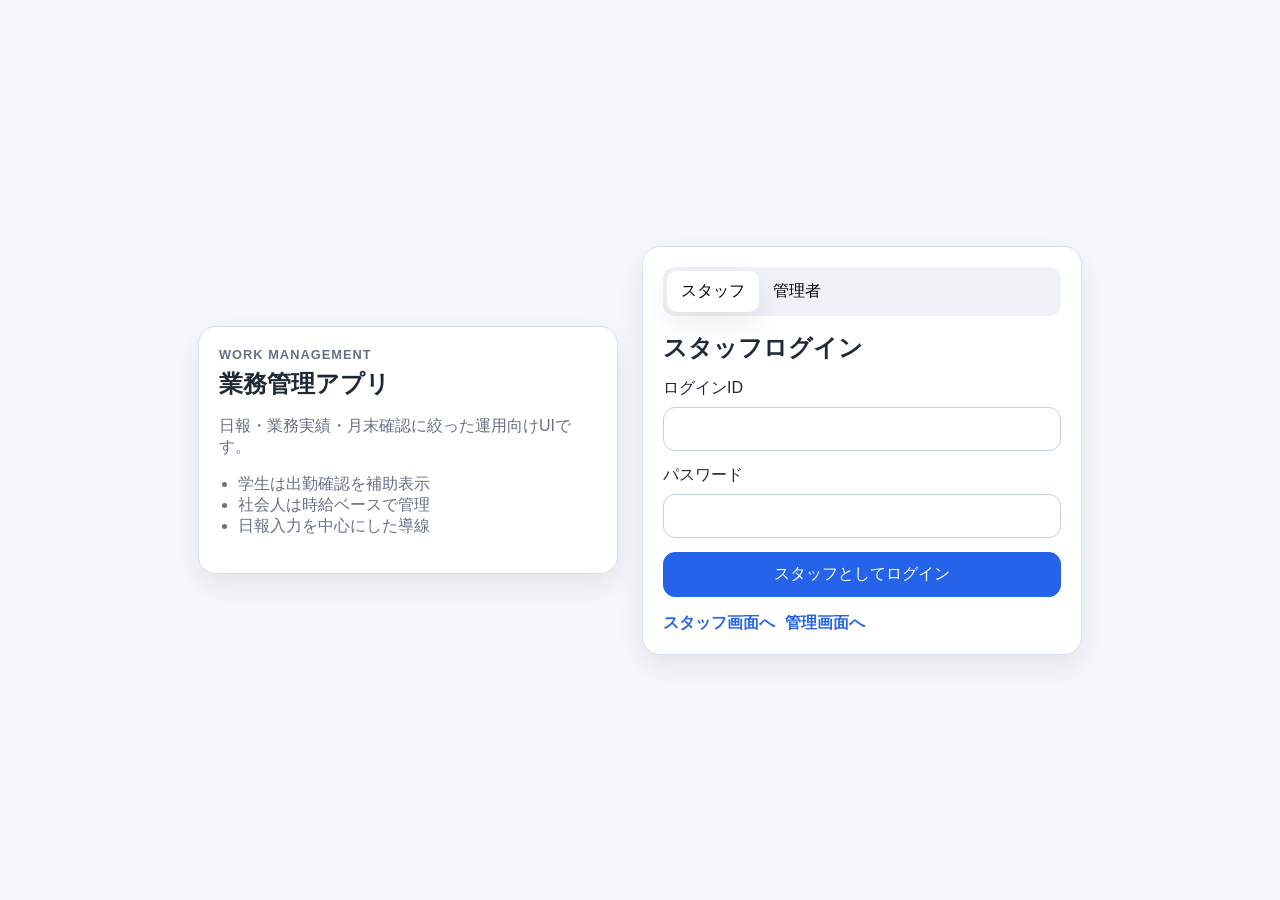
==== commit e1e83f6e: "Add files via upload" ====
--- a/index.html
+++ b/index.html
@@ -1,1393 +1,68 @@
 <!doctype html>
 <html lang="ja">
 <head>
-  <meta charset="utf-8"/>
-  <meta name="viewport" content="width=device-width,initial-scale=1"/>
-  <title>出勤スタンプカード</title>
-  <link rel="preconnect" href="https://fonts.googleapis.com">
-  <link href="https://fonts.googleapis.com/css2?family=Zen+Maru+Gothic:wght@400;700;900&family=Fredoka:wght@400;600;700&display=swap" rel="stylesheet">
-  <style>
-:root{
-  --bg:#fff8f0;--panel:#fff;--text:#2d1b4e;--muted:#7c6a9a;
-  --line:rgba(45,27,78,.10);--shadow:0 8px 32px rgba(255,107,107,.12),0 2px 8px rgba(45,27,78,.08);
-  --pink:#ff6b9d;--orange:#ff9a56;--yellow:#ffd93d;--mint:#6bcb77;--blue:#4d96ff;--purple:#9b59b6;--red:#ff4757;
-  --grad1:linear-gradient(135deg,#ff6b9d,#ff9a56,#ffd93d);
-  --grad2:linear-gradient(135deg,#6bcb77,#4d96ff);
-  --grad3:linear-gradient(135deg,#9b59b6,#4d96ff);
-  --r:16px;--r2:24px;
-  --font-display:'Fredoka','Zen Maru Gothic',sans-serif;
-  --font-body:'Zen Maru Gothic',sans-serif;
-}
-*{box-sizing:border-box;margin:0;padding:0;}
-html,body{height:100%;}
-body{font-family:var(--font-body);color:var(--text);background:var(--bg);overflow-x:hidden;}
-body::before{content:'';position:fixed;inset:0;pointer-events:none;z-index:0;
-  background:radial-gradient(600px circle at 10% 20%,rgba(255,107,157,.12),transparent),
-  radial-gradient(500px circle at 85% 15%,rgba(255,154,86,.10),transparent),
-  radial-gradient(700px circle at 50% 80%,rgba(107,203,119,.08),transparent),
-  radial-gradient(400px circle at 70% 60%,rgba(77,150,255,.06),transparent);}
-.wrap{max-width:1100px;margin:0 auto;padding:16px 14px 60px;position:relative;z-index:1;}
-.hidden{display:none !important;}
-a{color:inherit;}
-
-.topbar{display:flex;align-items:center;justify-content:space-between;gap:10px;
-  padding:10px 16px;border-radius:999px;background:rgba(255,255,255,.85);
-  border:2px solid rgba(255,107,157,.15);box-shadow:0 4px 20px rgba(255,107,157,.10);
-  backdrop-filter:blur(12px);margin-bottom:16px;}
-.brand{display:flex;align-items:center;gap:10px;}
-.logo{width:42px;height:42px;border-radius:14px;display:grid;place-items:center;
-  background:var(--grad1);color:#fff;font-weight:900;font-size:18px;
-  font-family:var(--font-display);box-shadow:0 6px 16px rgba(255,107,157,.25);transform:rotate(-4deg);}
-.brand .t{display:flex;flex-direction:column;gap:1px;}
-.brand h1{font-size:14px;font-family:var(--font-display);font-weight:700;}
-.brand p{font-size:11px;color:var(--muted);}
-.actions{display:flex;gap:8px;align-items:center;flex-wrap:wrap;justify-content:flex-end;}
-
-.btn{border:2px solid var(--line);background:rgba(255,255,255,.9);color:var(--text);
-  padding:9px 14px;border-radius:14px;cursor:pointer;font-weight:700;font-size:13px;
-  font-family:var(--font-body);transition:.15s transform,.15s box-shadow;
-  box-shadow:0 3px 10px rgba(45,27,78,.06);}
-.btn:hover{transform:translateY(-2px);box-shadow:0 6px 18px rgba(45,27,78,.12);}
-.btn:active{transform:translateY(0);}
-.btn.primary{border-color:rgba(255,107,157,.3);background:var(--grad1);color:#fff;box-shadow:0 6px 20px rgba(255,107,157,.25);}
-.btn.success{border-color:rgba(107,203,119,.3);background:var(--grad2);color:#fff;box-shadow:0 6px 20px rgba(107,203,119,.2);}
-.btn.danger{border-color:rgba(255,71,87,.25);background:linear-gradient(135deg,#ff4757,#ff6b9d);color:#fff;}
-.btn.ghost{background:rgba(255,255,255,.6);border-color:var(--line);}
-.btn.small{padding:7px 10px;border-radius:12px;font-size:11px;}
-.btn:disabled{opacity:.55;cursor:not-allowed;transform:none !important;}
-.chip{display:inline-flex;align-items:center;gap:6px;padding:6px 10px;border:2px solid var(--line);
-  background:rgba(255,255,255,.7);border-radius:999px;color:var(--muted);font-size:11px;font-weight:700;}
-
-.card{background:rgba(255,255,255,.88);border:2px solid rgba(255,107,157,.10);border-radius:var(--r2);
-  box-shadow:var(--shadow);overflow:hidden;backdrop-filter:blur(8px);}
-.hd{padding:14px 16px 12px;display:flex;justify-content:space-between;align-items:flex-start;gap:12px;
-  border-bottom:2px solid rgba(255,107,157,.08);background:linear-gradient(180deg,rgba(255,255,255,.95),rgba(255,248,240,.8));}
-.title{font-size:15px;font-family:var(--font-display);font-weight:700;}
-.sub{margin:4px 0 0;font-size:11px;color:var(--muted);line-height:1.6;}
-.bd{padding:16px;}
-
-.grid{display:grid;grid-template-columns:380px 1fr;gap:14px;}
-@media(max-width:980px){.grid{grid-template-columns:1fr;}}
-
-.authGrid{display:grid;grid-template-columns:1fr;gap:14px;align-items:start;max-width:480px;margin:0 auto;}
-
-label{font-size:11px;font-weight:700;color:var(--muted);display:block;margin-bottom:4px;}
-input,select,textarea{width:100%;padding:10px 12px;border-radius:14px;border:2px solid rgba(45,27,78,.10);
-  background:rgba(255,255,255,.95);color:var(--text);font-family:var(--font-body);font-size:13px;outline:none;}
-input:focus,select:focus,textarea:focus{border-color:rgba(255,107,157,.4);box-shadow:0 0 0 4px rgba(255,107,157,.12);}
-textarea{resize:vertical;min-height:80px;}
-.row{display:grid;grid-template-columns:1fr 1fr;gap:10px;}
-@media(max-width:560px){.row{grid-template-columns:1fr;}}
-.err{display:none;padding:10px 12px;border-radius:14px;border:2px solid rgba(255,71,87,.25);
-  background:rgba(255,71,87,.08);color:#7f1d1d;font-weight:700;font-size:12px;margin-bottom:10px;}
-
-.statgrid{display:grid;grid-template-columns:1fr 1fr;gap:10px;}
-.stat{padding:12px;border-radius:18px;border:2px solid rgba(255,107,157,.10);
-  background:linear-gradient(135deg,rgba(255,248,240,.9),rgba(255,255,255,.8));position:relative;overflow:hidden;}
-.stat::after{content:'';position:absolute;top:-20px;right:-20px;width:60px;height:60px;border-radius:50%;background:rgba(255,107,157,.08);}
-.stat .k{font-size:11px;color:var(--muted);font-weight:700;}
-.stat .v{margin-top:4px;font-size:24px;font-weight:900;font-family:var(--font-display);}
-.stat .u{font-size:11px;font-weight:700;margin-left:4px;color:var(--muted);}
-
-.rank-badge{display:inline-flex;align-items:center;gap:6px;padding:6px 14px;border-radius:999px;
-  font-weight:900;font-size:13px;font-family:var(--font-display);color:#fff;box-shadow:0 4px 14px rgba(0,0,0,.12);}
-.rank-1{background:linear-gradient(135deg,#b0bec5,#90a4ae);}
-.rank-2{background:linear-gradient(135deg,#ff9a56,#ffb347);}
-.rank-3{background:linear-gradient(135deg,#ffd93d,#ffe066);color:#5d4e00;}
-.rank-4{background:linear-gradient(135deg,#6bcb77,#85e089);}
-.rank-5{background:linear-gradient(135deg,#4d96ff,#6babff);}
-.rank-6{background:linear-gradient(135deg,#9b59b6,#c084fc);}
-
-.progress-wrap{margin-top:12px;}
-.progress-label{font-size:11px;color:var(--muted);font-weight:700;margin-bottom:6px;display:flex;justify-content:space-between;}
-.progress-bar{height:14px;border-radius:999px;background:rgba(45,27,78,.06);border:2px solid rgba(45,27,78,.05);overflow:hidden;}
-.progress-fill{height:100%;border-radius:999px;background:var(--grad1);transition:width .6s cubic-bezier(.4,0,.2,1);position:relative;}
-.progress-fill::after{content:'';position:absolute;inset:0;background:linear-gradient(90deg,transparent,rgba(255,255,255,.3),transparent);animation:shimmer 2s infinite;}
-@keyframes shimmer{0%{transform:translateX(-100%)}100%{transform:translateX(100%)}}
-
-.calTop{display:flex;align-items:center;justify-content:space-between;gap:10px;margin-bottom:12px;flex-wrap:wrap;}
-.monthLabel{font-size:16px;font-weight:900;font-family:var(--font-display);}
-.calNav{display:flex;gap:6px;flex-wrap:wrap;justify-content:flex-end;}
-.calGrid{display:grid;grid-template-columns:repeat(7,1fr);gap:6px;}
-.dow{font-size:10px;font-weight:900;text-align:center;padding:6px 0;border-radius:10px;
-  border:2px solid rgba(255,107,157,.08);background:rgba(255,248,240,.8);color:var(--muted);}
-.day{min-height:76px;border-radius:16px;border:2px solid rgba(45,27,78,.08);background:rgba(255,255,255,.75);
-  padding:8px 8px 6px;position:relative;overflow:hidden;user-select:none;transition:.15s border-color,.15s background;}
-.day.muted{opacity:.45;background:rgba(255,255,255,.45);}
-.day.clickable{cursor:pointer;}
-.day.clickable:hover{border-color:rgba(255,107,157,.3);background:rgba(255,107,157,.05);}
-.day .n{display:flex;align-items:center;justify-content:space-between;font-weight:900;font-size:11px;margin-bottom:4px;font-family:var(--font-display);}
-.badgeToday{font-size:8px;font-weight:900;padding:2px 6px;border-radius:999px;
-  background:linear-gradient(135deg,#ffd93d,#ff9a56);border:1px solid rgba(255,154,86,.3);color:#5d2e00;}
-.dayMeta{font-size:10px;color:var(--muted);}
-.stamp{width:36px;height:36px;border-radius:12px;display:grid;place-items:center;
-  position:absolute;right:5px;bottom:5px;background:rgba(45,27,78,.05);
-  border:2px dashed rgba(45,27,78,.15);color:rgba(45,27,78,.3);font-size:10px;font-weight:900;transform:rotate(-6deg);}
-.stamp.on{background:var(--grad1);border:2px solid rgba(255,107,157,.2);color:#fff;font-size:13px;
-  box-shadow:0 4px 14px rgba(255,107,157,.25);animation:stampPop .3s ease;}
-.stamp.emergency{background:linear-gradient(135deg,#ff4757,#c0392b);border:2px solid rgba(255,71,87,.3);color:#fff;font-size:13px;
-  box-shadow:0 4px 14px rgba(255,71,87,.35);animation:stampPop .3s ease;}
-@keyframes stampPop{0%{transform:rotate(-6deg) scale(.6)}60%{transform:rotate(-6deg) scale(1.15)}100%{transform:rotate(-6deg) scale(1)}}
-
-.stamp-done-banner{padding:16px;border-radius:20px;text-align:center;margin-bottom:14px;
-  background:linear-gradient(135deg,rgba(107,203,119,.12),rgba(77,150,255,.08));
-  border:2px solid rgba(107,203,119,.18);}
-.stamp-done-banner .sdb-emoji{font-size:40px;}
-.stamp-done-banner .sdb-text{font-family:var(--font-display);font-size:16px;font-weight:700;margin-top:4px;}
-.stamp-done-banner .sdb-sub{font-size:12px;color:var(--muted);margin-top:2px;}
-
-.stamp-screen{display:flex;flex-direction:column;align-items:center;justify-content:center;
-  min-height:70vh;text-align:center;gap:20px;}
-.stamp-screen .greeting{font-family:var(--font-display);font-size:20px;font-weight:700;color:var(--muted);}
-.stamp-screen .date-display{font-family:var(--font-display);font-size:28px;font-weight:900;}
-.big-stamp-btn{width:200px;height:200px;border-radius:50%;border:none;cursor:pointer;
-  background:var(--grad1);color:#fff;font-size:22px;font-weight:900;font-family:var(--font-display);
-  box-shadow:0 12px 40px rgba(255,107,157,.35);transition:.2s transform,.2s box-shadow;
-  display:flex;flex-direction:column;align-items:center;justify-content:center;gap:6px;position:relative;overflow:hidden;}
-.big-stamp-btn::before{content:'';position:absolute;inset:0;border-radius:50%;
-  background:radial-gradient(circle at 35% 35%,rgba(255,255,255,.35),transparent 60%);}
-.big-stamp-btn:hover{transform:scale(1.06);box-shadow:0 16px 50px rgba(255,107,157,.4);}
-.big-stamp-btn:active{transform:scale(.96);}
-.big-stamp-btn .emoji{font-size:48px;position:relative;}
-.big-stamp-btn .label{font-size:18px;position:relative;}
-.big-stamp-btn.done{background:linear-gradient(135deg,#b0bec5,#cfd8dc);box-shadow:0 8px 24px rgba(0,0,0,.1);cursor:default;}
-.big-stamp-btn.done:hover{transform:none;}
-.stamp-screen .rank-info{padding:14px 24px;border-radius:20px;background:rgba(255,255,255,.85);
-  border:2px solid rgba(255,107,157,.12);box-shadow:0 4px 16px rgba(255,107,157,.08);min-width:280px;max-width:360px;}
-
-.lottery-overlay{position:fixed;inset:0;display:none;background:rgba(45,27,78,.65);backdrop-filter:blur(8px);z-index:60;padding:18px;}
-.lottery-box{max-width:500px;margin:8vh auto 0;border-radius:28px;border:3px solid rgba(255,215,61,.3);
-  background:linear-gradient(180deg,#2d1b4e,#1a1033);box-shadow:0 20px 60px rgba(45,27,78,.5);
-  overflow:hidden;padding:24px;text-align:center;color:#fff;}
-.lottery-title{font-family:var(--font-display);font-size:22px;font-weight:900;
-  background:var(--grad1);-webkit-background-clip:text;-webkit-text-fill-color:transparent;background-clip:text;}
-.lottery-subtitle{font-size:13px;color:rgba(255,255,255,.6);margin-top:6px;}
-.lottery-cards{display:flex;gap:12px;justify-content:center;margin:24px 0;flex-wrap:wrap;}
-.lottery-card{width:72px;height:100px;border-radius:14px;cursor:pointer;
-  border:3px solid rgba(255,215,61,.25);background:linear-gradient(135deg,#4a2d7a,#6b3fa0);
-  display:flex;align-items:center;justify-content:center;font-size:32px;font-weight:900;
-  font-family:var(--font-display);transition:.2s transform,.2s box-shadow;
-  box-shadow:0 6px 20px rgba(0,0,0,.3);position:relative;overflow:hidden;}
-.lottery-card::before{content:'?';color:rgba(255,255,255,.7);font-size:28px;}
-.lottery-card:hover:not(.revealed):not(.disabled){transform:translateY(-4px) scale(1.05);
-  border-color:rgba(255,215,61,.6);box-shadow:0 10px 30px rgba(255,215,61,.2);}
-.lottery-card.selected{border-color:#ffd93d;box-shadow:0 0 30px rgba(255,215,61,.4);animation:cardGlow .8s ease infinite alternate;}
-@keyframes cardGlow{0%{box-shadow:0 0 20px rgba(255,215,61,.3)}100%{box-shadow:0 0 40px rgba(255,215,61,.5)}}
-.lottery-card.revealed{cursor:default;background:rgba(255,255,255,.1);border-color:rgba(255,255,255,.15);}
-.lottery-card.revealed::before{display:none;}
-.lottery-card.revealed .card-val{display:flex;}
-.lottery-card .card-val{display:none;flex-direction:column;align-items:center;justify-content:center;
-  position:absolute;inset:0;font-size:14px;color:#ffd93d;font-weight:900;}
-.lottery-card .card-val .pt-num{font-size:26px;}
-.lottery-card.disabled{opacity:.4;cursor:default;}
-.lottery-result{font-family:var(--font-display);font-size:18px;font-weight:700;color:#ffd93d;margin:10px 0;min-height:28px;}
-.lottery-close{margin-top:10px;padding:10px 30px;border-radius:14px;border:2px solid rgba(255,215,61,.3);
-  background:linear-gradient(135deg,#ffd93d,#ff9a56);color:#2d1b4e;font-weight:900;font-size:14px;
-  font-family:var(--font-display);cursor:pointer;}
-
-.overlay{position:fixed;inset:0;display:none;background:rgba(45,27,78,.5);backdrop-filter:blur(6px);z-index:50;padding:18px;}
-.modal{max-width:500px;margin:10vh auto 0;border-radius:24px;border:2px solid rgba(255,107,157,.15);
-  background:rgba(255,255,255,.95);box-shadow:0 20px 60px rgba(255,107,157,.18);overflow:hidden;}
-.mh{padding:16px;display:flex;align-items:flex-start;justify-content:space-between;gap:12px;
-  border-bottom:2px solid rgba(255,107,157,.08);}
-.mh h3{font-size:16px;font-family:var(--font-display);}
-.mb{padding:16px;}
-.mb p{color:var(--muted);line-height:1.8;font-size:13px;white-space:pre-line;}
-.celebrate{margin-top:14px;padding:16px;border-radius:20px;border:2px solid rgba(255,107,157,.10);
-  background:linear-gradient(135deg,rgba(255,248,240,.9),rgba(255,243,224,.8));text-align:center;}
-.celebrate .big{font-size:32px;font-family:var(--font-display);font-weight:900;}
-.celebrate .small{margin-top:8px;color:var(--muted);font-size:12px;line-height:1.7;}
-
-.tableWrap{overflow-x:auto;border-radius:18px;border:2px solid rgba(255,107,157,.10);}
-table{width:100%;border-collapse:collapse;background:rgba(255,255,255,.8);}
-th,td{padding:8px 8px;font-size:11px;border-bottom:1px solid rgba(45,27,78,.06);text-align:left;white-space:nowrap;}
-th{color:var(--muted);font-weight:900;background:rgba(255,248,240,.9);}
-tr:last-child td{border-bottom:0;}
-.tag{display:inline-flex;padding:4px 8px;border-radius:999px;border:1px solid var(--line);
-  background:rgba(255,255,255,.7);color:var(--muted);font-weight:700;font-size:10px;}
-.tag.student{border-color:rgba(77,150,255,.3);background:rgba(77,150,255,.1);color:var(--blue);}
-.tag.shakaijin{border-color:rgba(255,154,86,.3);background:rgba(255,154,86,.1);color:var(--orange);}
-
-.formLine{display:grid;grid-template-columns:1.2fr .8fr .8fr;gap:10px;align-items:end;margin-top:12px;}
-@media(max-width:860px){.formLine{grid-template-columns:1fr;}}
-.help{font-size:11px;color:var(--muted);line-height:1.7;margin-top:10px;padding:12px;border-radius:16px;
-  border:2px solid rgba(107,203,119,.12);background:rgba(107,203,119,.06);}
-
-.form-section{margin-top:12px;}
-.form-section .form-title{font-family:var(--font-display);font-size:14px;font-weight:700;margin-bottom:10px;
-  padding:8px 12px;border-radius:12px;background:rgba(255,107,157,.06);border-left:4px solid var(--pink);}
-.form-group{margin-bottom:10px;}
-.time-row{display:flex;gap:6px;align-items:center;}
-.time-row select{width:auto;min-width:70px;}
-.time-row span{font-size:13px;font-weight:700;color:var(--muted);}
-.report-table td{white-space:normal;max-width:180px;word-break:break-all;}
-
-.confetti-container{position:fixed;inset:0;pointer-events:none;z-index:100;overflow:hidden;}
-.confetti-piece{position:absolute;width:10px;height:10px;animation:confettiFall 3s ease-in forwards;}
-@keyframes confettiFall{0%{transform:translateY(-10px) rotate(0deg);opacity:1}100%{transform:translateY(100vh) rotate(720deg);opacity:0}}
-
-.filter-bar{display:flex;gap:10px;align-items:end;flex-wrap:wrap;margin-bottom:14px;padding:12px;border-radius:16px;
-  background:linear-gradient(135deg,rgba(255,248,240,.95),rgba(255,255,255,.9));border:2px solid rgba(255,107,157,.08);}
-.filter-bar .fg{display:flex;flex-direction:column;gap:4px;}
-.filter-bar select{min-width:100px;padding:8px 10px;font-size:12px;}
-.summary-bar{display:flex;gap:12px;flex-wrap:wrap;justify-content:flex-end;margin-bottom:12px;}
-.summary-chip{display:inline-flex;align-items:center;gap:6px;padding:8px 14px;border-radius:14px;
-  border:2px solid rgba(255,107,157,.12);background:rgba(255,255,255,.9);font-size:12px;font-weight:700;}
-.summary-chip .sk{color:var(--muted);font-size:10px;}
-.summary-chip .sv{font-family:var(--font-display);font-size:16px;font-weight:900;color:var(--pink);}
-
-.admin-tabs{display:flex;gap:6px;margin-bottom:16px;}
-.admin-tab{padding:10px 18px;border-radius:14px 14px 0 0;border:2px solid rgba(255,107,157,.10);
-  border-bottom:none;background:rgba(255,255,255,.5);cursor:pointer;font-weight:700;font-size:13px;
-  font-family:var(--font-display);transition:.15s background,.15s border-color;color:var(--muted);}
-.admin-tab.active{background:rgba(255,255,255,.95);border-color:rgba(255,107,157,.2);color:var(--text);
-  box-shadow:0 -4px 12px rgba(255,107,157,.08);}
-.admin-tab:hover:not(.active){background:rgba(255,255,255,.7);}
-
-.incentive-box{padding:14px;border-radius:18px;border:2px solid rgba(255,215,61,.25);
-  background:linear-gradient(135deg,rgba(255,215,61,.08),rgba(255,154,86,.06));margin-top:12px;}
-.incentive-box .ib-title{font-family:var(--font-display);font-size:13px;font-weight:700;color:var(--orange);margin-bottom:8px;}
-
-/* Editable cell */
-td.editable{cursor:pointer;position:relative;}
-td.editable:hover{background:rgba(255,107,157,.06);}
-td.editing{padding:2px;}
-td.editing input,td.editing select,td.editing textarea{font-size:11px;padding:4px 6px;border-radius:8px;min-width:60px;}
-td.editing textarea{min-height:40px;resize:vertical;}
-
-/* Proof inline */
-.proof-inline{display:flex;align-items:center;gap:4px;}
-.proof-inline input{width:50px;padding:4px 6px;font-size:11px;border-radius:8px;text-align:center;}
-.proof-inline .proof-amt{font-size:11px;color:var(--orange);font-weight:700;white-space:nowrap;}
-
-/* Stamp screen action btns */
-.stamp-actions{display:flex;gap:10px;flex-wrap:wrap;justify-content:center;margin-top:8px;}
-.stamp-actions .btn{min-width:160px;text-align:center;}
-
-.stamp-legend{display:flex;gap:14px;justify-content:center;margin-top:8px;flex-wrap:wrap;}
-.stamp-legend-item{display:flex;align-items:center;gap:5px;font-size:11px;color:var(--muted);}
-.stamp-legend-item .dot{width:16px;height:16px;border-radius:6px;}
-.stamp-legend-item .dot.normal{background:var(--grad1);}
-.stamp-legend-item .dot.emg{background:linear-gradient(135deg,#ff4757,#c0392b);}
-  </style>
+  <meta charset="utf-8">
+  <meta name="viewport" content="width=device-width, initial-scale=1">
+  <title>業務管理アプリ</title>
+  <link rel="stylesheet" href="./styles.css">
 </head>
 <body>
-<div class="wrap">
+  <div class="app-shell auth-shell">
+    <main class="auth-layout">
+      <section class="brand-panel card">
+        <p class="eyebrow">Work Management</p>
+        <h1>業務管理アプリ</h1>
+        <p class="muted">日報・業務実績・月末確認に絞った運用向けUIです。</p>
+        <ul class="bullet-list">
+          <li>学生は出勤確認を補助表示</li>
+          <li>社会人は時給ベースで管理</li>
+          <li>日報入力を中心にした導線</li>
+        </ul>
+      </section>
 
-<!-- ======= スタッフ側：ログイン ======= -->
-<section id="userAuth" class="hidden">
-  <div class="topbar">
-    <div class="brand"><div class="logo">🌟</div><div class="t"><h1>業務管理</h1><p>ログインしてください</p></div></div>
-    <div class="actions"><button class="btn ghost" type="button" id="gotoAdminAuth">管理側へ</button></div>
+      <section class="card auth-card">
+        <div class="tab-group">
+          <button type="button" class="tab-btn is-active" data-auth-tab="staff">スタッフ</button>
+          <button type="button" class="tab-btn" data-auth-tab="admin">管理者</button>
+        </div>
+
+        <form id="staffLoginForm" class="auth-form">
+          <h2>スタッフログイン</h2>
+          <label>
+            <span>ログインID</span>
+            <input name="id" autocomplete="username" required>
+          </label>
+          <label>
+            <span>パスワード</span>
+            <input name="pw" type="password" autocomplete="current-password" required>
+          </label>
+          <button class="btn primary" type="submit">スタッフとしてログイン</button>
+        </form>
+
+        <form id="adminLoginForm" class="auth-form hidden">
+          <h2>管理者ログイン</h2>
+          <label>
+            <span>ログインID</span>
+            <input name="id" autocomplete="username" required>
+          </label>
+          <label>
+            <span>パスワード</span>
+            <input name="pw" type="password" autocomplete="current-password" required>
+          </label>
+          <button class="btn primary" type="submit">管理者としてログイン</button>
+        </form>
+
+        <div id="loginMessage" class="inline-message hidden"></div>
+        <div class="auth-links">
+          <a class="link-btn" href="./staff.html">スタッフ画面へ</a>
+          <a class="link-btn" href="./admin.html">管理画面へ</a>
+        </div>
+      </section>
+    </main>
   </div>
-  <div class="authGrid">
-    <div class="card">
-      <div class="hd"><div><p class="title">ログイン</p><p class="sub">IDとパスワードを入力してね</p></div></div>
-      <div class="bd">
-        <div class="err" id="userAuthErr">ログインに失敗しました。ID/PWをご確認ください。</div>
-        <div style="display:grid;gap:10px;">
-          <div><label>ログインID</label><input id="userLoginId" autocomplete="username" placeholder="IDを入力"></div>
-          <div><label>パスワード</label><input id="userLoginPw" type="password" autocomplete="current-password" placeholder="パスワードを入力"></div>
-          <button id="btnUserLogin" class="btn primary" type="button" style="width:100%;font-size:15px;padding:12px;">ログイン 🚀</button>
-        </div>
-      </div>
-    </div>
-  </div>
-</section>
 
-<!-- ======= スタッフ側：スタンプ画面（学生のみ） ======= -->
-<section id="userStamp" class="hidden">
-  <div class="topbar">
-    <div class="brand"><div class="logo">🌟</div><div class="t"><h1>出勤スタンプカード</h1><p><span id="stampUserName">---</span> さん</p></div></div>
-    <div class="actions"><button class="btn" type="button" id="stampLogout">ログアウト</button></div>
-  </div>
-  <div class="stamp-screen">
-    <div class="greeting">おつかれさまです！</div>
-    <div class="date-display" id="stampDate">--月--日（-）</div>
-    <div id="stampRankBadge"></div>
-    <button class="big-stamp-btn" type="button" id="bigStampBtn"><span class="emoji">👆</span><span class="label">出勤スタンプ</span></button>
-    <div id="stampAlreadyMsg" class="hidden" style="color:var(--muted);font-size:14px;font-family:var(--font-display);">✅ 今日はスタンプ済みです！</div>
-    <div class="rank-info" id="stampRankInfo"></div>
-    <div class="stamp-actions">
-      <button class="btn ghost" type="button" id="goToCalendarFromStamp">カレンダーを見る 📅</button>
-      <button class="btn primary" type="button" id="stampGoReport">本日の業務日報 📝</button>
-      <button class="btn ghost" type="button" id="stampGoReportList">業務日報一覧 📋</button>
-    </div>
-  </div>
-</section>
-
-<!-- ======= スタッフ側：カレンダー画面 ======= -->
-<section id="userHome" class="hidden">
-  <div class="topbar">
-    <div class="brand"><div class="logo">🌟</div><div class="t"><h1>出勤スタンプカード</h1><p><span id="userNameLabel">---</span> さん</p></div></div>
-    <div class="actions">
-      <button class="btn ghost" type="button" id="goToStamp">スタンプ 👆</button>
-      <button class="btn" type="button" id="userLogout">ログアウト</button>
-    </div>
-  </div>
-  <div id="stampDoneBanner" class="stamp-done-banner hidden"><div class="sdb-emoji">✅</div><div class="sdb-text">今日のスタンプ完了！</div><div class="sdb-sub">おつかれさまです！</div></div>
-  <div class="grid">
-    <div class="card">
-      <div class="hd"><div><p class="title">📊 マイステータス</p></div></div>
-      <div class="bd">
-        <div id="userRankArea" style="margin-bottom:12px;"></div>
-        <div class="statgrid">
-          <div class="stat"><div class="k">累計スタンプ</div><div class="v"><span id="uTotal">0</span><span class="u">pt</span></div></div>
-          <div class="stat"><div class="k">今月スタンプ</div><div class="v"><span id="uMonth">0</span><span class="u">回</span></div></div>
-          <div class="stat"><div class="k">今週スタンプ</div><div class="v"><span id="uWeek">0</span><span class="u">回</span></div></div>
-          <div class="stat"><div class="k">1回あたり</div><div class="v" style="font-size:18px;"><span id="uPerDay">0</span><span class="u">円</span></div></div>
-        </div>
-        <div id="userProgressArea" style="margin-top:12px;"></div>
-        <button id="btnGoReport" class="btn primary" type="button" style="width:100%;font-size:14px;padding:12px;margin-top:14px;">📝 本日の業務日報を入力</button>
-        <button id="btnGoReportList" class="btn ghost" type="button" style="width:100%;font-size:13px;padding:10px;margin-top:8px;">📋 業務日報一覧を見る</button>
-      </div>
-    </div>
-    <div class="card">
-      <div class="bd">
-        <div class="calTop">
-          <div><div class="monthLabel" id="userMonthLabel">----</div></div>
-          <div class="calNav"><button id="uPrev" class="btn small">◀</button><button id="uThis" class="btn primary small">今月</button><button id="uNext" class="btn small">▶</button></div>
-        </div>
-        <div class="calGrid" id="userCal"></div>
-      </div>
-    </div>
-  </div>
-</section>
-
-<!-- ======= 業務日報入力 ======= -->
-<section id="reportInput" class="hidden">
-  <div class="topbar">
-    <div class="brand"><div class="logo" style="background:var(--grad3);transform:rotate(0);">📝</div><div class="t"><h1>業務日報入力</h1><p><span id="reportUserName">---</span> さん</p></div></div>
-    <div class="actions">
-      <button class="btn ghost" type="button" id="reportBackToCal">戻る</button>
-    </div>
-  </div>
-  <div class="card">
-    <div class="hd"><div><p class="title">📋 業務日報</p><p class="sub">各項目を入力してください</p></div></div>
-    <div class="bd">
-      <div class="form-section"><div class="form-title">基本情報</div>
-        <div class="row" style="margin-bottom:10px;">
-          <div class="form-group"><label>日付</label><input type="date" id="rpDate"></div>
-          <div class="form-group"><label>勤務形態</label><select id="rpWorkType"><option value="出勤">出勤</option><option value="在宅">在宅</option></select></div>
-        </div>
-        <div class="row" style="margin-bottom:10px;">
-          <div class="form-group"><label>開始時間</label><div class="time-row"><select id="rpStartH"></select><span>:</span><select id="rpStartM"></select></div></div>
-          <div class="form-group"><label>終了時間</label><div class="time-row"><select id="rpEndH"></select><span>:</span><select id="rpEndM"></select></div></div>
-        </div>
-        <div class="row" style="margin-bottom:10px;">
-          <div class="form-group"><label>休憩時間</label><select id="rpBreak"></select></div>
-          <div class="form-group"><label>勤務時間（自動計算）</label><input id="rpWorkTime" readonly style="background:rgba(255,248,240,.9);font-weight:700;"></div>
-        </div>
-      </div>
-      <div class="form-section" id="taskSection">
-        <div class="form-title">業務（在宅）</div>
-        <div class="row" style="margin-bottom:10px;">
-          <div class="form-group"><label>業務種類</label><select id="rpTaskType"></select></div>
-          <div class="form-group"><label>工数</label><select id="rpManHours"></select></div>
-        </div>
-      </div>
-      <div class="form-section" id="officeSection">
-        <div class="form-title">出勤時の情報</div>
-        <div class="row" style="margin-bottom:10px;">
-          <div class="form-group"><label>交通費（半角数字）</label><input id="rpTransport" type="text" inputmode="numeric" placeholder="例：500"></div>
-          <div class="form-group"><label>業務ID</label><select id="rpBizId"></select></div>
-        </div>
-        <div class="row" style="margin-bottom:10px;">
-          <div class="form-group"><label>商品ID</label><select id="rpProductId"></select></div>
-          <div class="form-group"><label>サービスID</label><select id="rpServiceId"></select></div>
-        </div>
-        <div class="row" style="margin-bottom:10px;">
-          <div class="form-group"><label>テキストコード（半角数字）</label><input id="rpTextCode" type="text" inputmode="numeric" placeholder="テキストコード"></div>
-          <div class="form-group"><label>年度</label><select id="rpYear"></select></div>
-        </div>
-      </div>
-      <div class="form-section"><div class="form-title">業務内容</div>
-        <div class="form-group"><label>業務内容（自由記述）</label><textarea id="rpContent" placeholder="業務内容を記入"></textarea></div>
-      </div>
-      <button id="btnAddReport" class="btn primary" type="button" style="width:100%;font-size:14px;padding:12px;margin-top:16px;">入力完了 ✅</button>
-    </div>
-  </div>
-</section>
-
-<!-- ======= 業務日報確認（フィルタ付き） ======= -->
-<section id="reportConfirm" class="hidden">
-  <div class="topbar">
-    <div class="brand"><div class="logo" style="background:var(--grad3);transform:rotate(0);">📋</div><div class="t"><h1>業務日報確認</h1><p><span id="confirmUserName">---</span> さん</p></div></div>
-    <div class="actions">
-      <button class="btn ghost" type="button" id="confirmBackToCal">戻る</button>
-      <button class="btn" type="button" id="confirmLogout">ログアウト</button>
-    </div>
-  </div>
-  <div class="card">
-    <div class="hd"><div><p class="title">📋 業務日報一覧</p></div></div>
-    <div class="bd">
-      <div class="filter-bar">
-        <div class="fg"><label>年</label><select id="rcFilterYear"></select></div>
-        <div class="fg"><label>月</label><select id="rcFilterMonth"></select></div>
-        <div class="fg"><label>業務形態</label><select id="rcFilterType"><option value="出勤">出勤</option><option value="在宅">在宅</option><option value="全て">全て</option></select></div>
-      </div>
-      <div class="summary-bar" id="rcSummaryBar"></div>
-      <div class="tableWrap"><table class="report-table"><thead id="reportThead"></thead><tbody id="reportTbody"></tbody></table></div>
-      <button id="btnNewReport" class="btn primary" type="button" style="width:100%;margin-top:12px;">➕ 新しい日報を追加</button>
-    </div>
-  </div>
-</section>
-
-<!-- ======= 管理側ログイン ======= -->
-<section id="adminAuth" class="hidden">
-  <div class="topbar">
-    <div class="brand"><div class="logo" style="background:var(--grad2);transform:rotate(0);">⚙</div><div class="t"><h1>管理パネル</h1><p>ユーザー管理</p></div></div>
-    <div class="actions"><button class="btn ghost" type="button" id="gotoUserAuth">スタッフ側へ</button></div>
-  </div>
-  <div class="authGrid">
-    <div class="card">
-      <div class="hd"><div><p class="title">管理側ログイン</p></div></div>
-      <div class="bd">
-        <div class="err" id="adminAuthErr">ログイン失敗</div>
-        <div style="display:grid;gap:10px;">
-          <div><label>ログインID</label><input id="adminLoginId" autocomplete="username"></div>
-          <div><label>パスワード</label><input id="adminLoginPw" type="password" autocomplete="current-password"></div>
-          <button id="btnAdminLogin" class="btn primary" type="button">ログイン</button>
-        </div>
-      </div>
-    </div>
-  </div>
-</section>
-
-<!-- ======= 管理：業務日報管理 ======= -->
-<section id="adminReportMgmt" class="hidden">
-  <div class="topbar">
-    <div class="brand"><div class="logo" style="background:var(--grad2);transform:rotate(0);">📊</div><div class="t"><h1>業務日報管理</h1><p id="armMonthInfo">---</p></div></div>
-    <div class="actions">
-      <button class="btn" id="armLogout">ログアウト</button>
-    </div>
-  </div>
-  <div class="admin-tabs">
-    <div class="admin-tab active" id="tabReportMgmt">📊 業務日報管理</div>
-    <div class="admin-tab" id="tabStampMgmt">🌟 スタンプカード管理</div>
-  </div>
-  <div class="card">
-    <div class="hd"><div><p class="title">📊 全ユーザー業務日報サマリー</p></div></div>
-    <div class="bd">
-      <div class="filter-bar">
-        <div class="fg"><label>年</label><select id="armFilterYear"></select></div>
-        <div class="fg"><label>月</label><select id="armFilterMonth"></select></div>
-        <div class="fg"><label>業務形態</label><select id="armFilterType"><option value="出勤">出勤</option><option value="在宅">在宅</option><option value="全て">全て</option></select></div>
-      </div>
-      <div class="tableWrap"><table><thead><tr>
-        <th>#</th><th>ID</th><th>名前</th><th>種別</th><th>勤務時間</th><th>出勤回数</th><th>給与</th><th>交通費</th><th>校正ｲﾝｾﾝﾃｨﾌﾞ</th><th>スタンプｲﾝｾﾝﾃｨﾌﾞ</th><th>合計支給額</th><th>操作</th>
-      </tr></thead><tbody id="armTbody"></tbody></table></div>
-      <div class="sub" style="margin-top:8px;" id="armMeta"></div>
-    </div>
-  </div>
-</section>
-
-<!-- ======= 管理：業務日報 ユーザー詳細 ======= -->
-<section id="adminReportDetail" class="hidden">
-  <div class="topbar">
-    <div class="brand"><div class="logo" style="background:linear-gradient(135deg,#ffd93d,#ff9a56);transform:rotate(0);">📋</div><div class="t"><h1>業務日報詳細</h1><p><span id="ardUserName">---</span>（<span id="ardUserId">---</span>）</p></div></div>
-    <div class="actions">
-      <button class="btn success" id="ardExport">📥 エクスポート</button>
-      <button class="btn" id="ardBack">業務日報管理へ</button>
-    </div>
-  </div>
-  <div class="card">
-    <div class="hd">
-      <div><p class="title">📋 業務日報一覧</p><p class="sub">ダブルクリックで各項目を編集可能（勤務時間・給与は自動計算）</p></div>
-      <div style="display:flex;gap:8px;align-items:center;flex-wrap:wrap;">
-        <div class="summary-chip" style="border-color:rgba(255,215,61,.3);background:linear-gradient(135deg,rgba(255,215,61,.12),rgba(255,154,86,.08));">
-          <div><div class="sk">校正ｲﾝｾﾝﾃｨﾌﾞ合計</div><div class="sv" id="ardProofTotal">0円</div></div>
-        </div>
-      </div>
-    </div>
-    <div class="bd">
-      <div class="filter-bar">
-        <div class="fg"><label>年</label><select id="ardFilterYear"></select></div>
-        <div class="fg"><label>月</label><select id="ardFilterMonth"></select></div>
-        <div class="fg"><label>業務形態</label><select id="ardFilterType"><option value="出勤">出勤</option><option value="在宅">在宅</option><option value="全て">全て</option></select></div>
-      </div>
-      <div class="summary-bar" id="ardSummaryBar"></div>
-      <div class="tableWrap"><table class="report-table"><thead id="ardThead"></thead><tbody id="ardTbody"></tbody></table></div>
-    </div>
-  </div>
-</section>
-
-<!-- ======= 管理TOP（スタンプカード管理） ======= -->
-<section id="adminHome" class="hidden">
-  <div class="topbar">
-    <div class="brand"><div class="logo" style="background:var(--grad2);transform:rotate(0);">⚙</div><div class="t"><h1>スタンプカード管理</h1><p id="adminMonthInfo">---</p></div></div>
-    <div class="actions">
-      <button class="btn" id="adminLogout">ログアウト</button>
-      <button class="btn" id="btnExport">エクスポート</button>
-      <button class="btn danger" id="btnResetAll">全初期化</button>
-    </div>
-  </div>
-  <div class="admin-tabs">
-    <div class="admin-tab" id="tabReportMgmt2">📊 業務日報管理</div>
-    <div class="admin-tab active" id="tabStampMgmt2">🌟 スタンプカード管理</div>
-  </div>
-  <div class="grid">
-    <div class="card">
-      <div class="hd"><div><p class="title">ユーザー追加</p></div></div>
-      <div class="bd">
-        <div class="row"><div><label>ユーザーID</label><input id="newUserId" placeholder="user02"></div><div><label>パスワード</label><input id="newUserPw" placeholder="pass02"></div></div>
-        <div class="row" style="margin-top:10px;"><div><label>ユーザー名</label><input id="newUserName" placeholder="山田"></div>
-          <div><label>種別</label><select id="newUserType"><option value="学生">学生</option><option value="社会人">社会人</option></select></div>
-        </div>
-        <div style="margin-top:10px;"><button id="btnAddUser" class="btn primary" style="width:100%;">追加</button></div>
-      </div>
-    </div>
-    <div class="card">
-      <div class="hd"><div><p class="title">ユーザー一覧</p></div></div>
-      <div class="bd">
-        <div class="tableWrap"><table><thead><tr><th>#</th><th>ID</th><th>名前</th><th>種別</th><th>今週</th><th>月間</th><th>累計</th><th>ランク</th><th>単価</th><th>ｲﾝｾﾝﾃｨﾌﾞ</th><th>編集</th></tr></thead><tbody id="adminTbody"></tbody></table></div>
-        <div class="sub" style="margin-top:8px;" id="adminMeta"></div>
-      </div>
-    </div>
-  </div>
-</section>
-
-<!-- ======= 管理編集 ======= -->
-<section id="adminEdit" class="hidden">
-  <div class="topbar">
-    <div class="brand"><div class="logo" style="background:linear-gradient(135deg,#ffd93d,#ff9a56);transform:rotate(0);">✏</div><div class="t"><h1>ユーザー編集</h1><p><span id="editUserName">---</span>（<span id="editUserId">---</span>）</p></div></div>
-    <div class="actions"><button class="btn" id="backToAdminHome">管理TOPへ</button><button class="btn danger" id="resetThisUser">初期化</button></div>
-  </div>
-  <div class="grid">
-    <div class="card">
-      <div class="hd"><div><p class="title">編集パネル</p></div><span class="tag">ADMIN</span></div>
-      <div class="bd">
-        <div class="form-section"><div class="form-title">ユーザー情報変更</div>
-          <div class="row" style="margin-bottom:10px;">
-            <div class="form-group"><label>ユーザーID</label><input id="editUid"></div>
-            <div class="form-group"><label>ユーザー名</label><input id="editUname"></div>
-          </div>
-          <div class="row" style="margin-bottom:10px;">
-            <div class="form-group"><label>パスワード</label><input id="editUpw" type="text"></div>
-            <div class="form-group"><label>種別</label><select id="editUserType"><option value="学生">学生</option><option value="社会人">社会人</option></select></div>
-          </div>
-          <div style="display:flex;align-items:end;"><button id="btnSaveUserInfo" class="btn success" style="width:100%;">情報を保存</button></div>
-        </div>
-        <div class="statgrid" style="margin-top:12px;">
-          <div class="stat"><div class="k">累計</div><div class="v"><span id="eTotal">0</span><span class="u">pt</span></div></div>
-          <div class="stat"><div class="k">今月</div><div class="v"><span id="eMonth">0</span><span class="u">回</span></div></div>
-          <div class="stat"><div class="k">今週</div><div class="v"><span id="eWeek">0</span><span class="u">回</span></div></div>
-          <div class="stat"><div class="k">表示月</div><div class="v" style="font-size:14px;"><span id="eMonthKey">----</span></div></div>
-        </div>
-        <div id="incentiveDisplay" style="margin-top:12px;"></div>
-        <div class="help"><b>ランク別単価</b>：R1(~50)300円 / R2(~150)400円 / R3(~300)500円 / R4(~500)600円 / R5(~800)700円 / R6(801~)800円<br>
-        <b>ｲﾝｾﾝﾃｨﾌﾞ</b>：25回=5,000円 / 50回=+回数×100円 / 201回以降50回毎=40,000円<br>
-        <b>緊急出勤</b>：通常3回分カウント</div>
-      </div>
-    </div>
-    <div class="card">
-      <div class="bd">
-        <div class="calTop"><div><div class="monthLabel" id="editMonthLabel">----</div><div class="sub">1回目クリック=通常 / 2回目=緊急(赤) / 3回目=解除</div></div>
-          <div class="calNav"><button id="ePrev" class="btn small">◀</button><button id="eThis" class="btn primary small">今月</button><button id="eNext" class="btn small">▶</button></div>
-        </div>
-        <div class="calGrid" id="editCal"></div>
-        <div class="stamp-legend" style="margin-top:10px;">
-          <div class="stamp-legend-item"><div class="dot normal"></div><span>通常（1pt）</span></div>
-          <div class="stamp-legend-item"><div class="dot emg"></div><span>緊急（3pt）</span></div>
-        </div>
-      </div>
-    </div>
-  </div>
-</section>
-</div>
-
-<div class="overlay" id="overlay"><div class="modal">
-  <div class="mh"><div><h3 id="mTitle">---</h3><div class="sub" id="mSub">---</div></div><button id="mClose" class="btn small">閉じる</button></div>
-  <div class="mb"><p id="mBody">---</p><div class="celebrate"><p class="big" id="mBig">🎉</p><div class="small" id="mSmall">---</div></div></div>
-</div></div>
-
-<div class="lottery-overlay" id="lotteryOverlay"><div class="lottery-box">
-  <div class="lottery-title">🎰 追加でポイントがもらえるかも？</div>
-  <div class="lottery-subtitle">5枚のカードから1枚選んでね！</div>
-  <div class="lottery-cards" id="lotteryCards"></div>
-  <div class="lottery-result" id="lotteryResult"></div>
-  <button class="lottery-close hidden" id="lotteryClose">OK！閉じる</button>
-</div></div>
-
-<script>
-const LS_KEY="stampcard_v4",ADMIN_ID="suugaku",ADMIN_PW="stamp";
-const RANKS=[{rank:1,min:0,max:50,yen:300,label:"ランク1",emoji:"⭐"},{rank:2,min:51,max:150,yen:400,label:"ランク2",emoji:"🌟"},{rank:3,min:151,max:300,yen:500,label:"ランク3",emoji:"💫"},{rank:4,min:301,max:500,yen:600,label:"ランク4",emoji:"🔥"},{rank:5,min:501,max:800,yen:700,label:"ランク5",emoji:"💎"},{rank:6,min:801,max:Infinity,yen:800,label:"ランク6",emoji:"👑"}];
-const MONTHLY_COMMENTS=[{min:0,max:0,msg:"今月出勤してくれてありがとう。"},{min:1,max:3,msg:"毎月出勤してくれてありがとう。"},{min:4,max:10,msg:"たくさん出勤してくれてありがとうございます。"},{min:11,max:16,msg:"いつも出勤していただき非常に助かっております。今月もよろしくおねがいします！"},{min:17,max:999,msg:"数学科一同大変感謝しております。"}];
-const TASK_TYPES=["模試校正(1問)","テキスト校正(1問)","テキスト校正(1講)","確認テストチェック(1講)","確認テスト作題(A1講)","確認テスト作題(BC1講)","修了判定テストチェック(1セット)","修了判定テスト作題(A1セット)","修了判定テスト作題(BC1セット)","テキスト入力(解答解説あり)","テキスト入力(解答解説なし)","添削(1問)","web採点基準作成(1問)","全体概観作成(1試験種)","その他（時給）","共通テスト模試校正","東大・京大模試校正","早慶模試校正","国公立・関関同立・明青立法中模試校正","全国統一中学生テスト校正"];
-const TASK_PRICES={"模試校正(1問)":500,"テキスト校正(1問)":500,"テキスト校正(1講)":4000,"確認テストチェック(1講)":500,"確認テスト作題(A1講)":1500,"確認テスト作題(BC1講)":1000,"修了判定テストチェック(1セット)":2000,"修了判定テスト作題(A1セット)":5000,"修了判定テスト作題(BC1セット)":3000,"テキスト入力(解答解説あり)":3000,"テキスト入力(解答解説なし)":1000,"添削(1問)":300,"web採点基準作成(1問)":300,"全体概観作成(1試験種)":500,"その他（時給）":0,"共通テスト模試校正":4000,"東大・京大模試校正":6000,"早慶模試校正":8000,"国公立・関関同立・明青立法中模試校正":11000,"全国統一中学生テスト校正":2000};
-const HOURLY_RATE=1300;
-const BIZ_IDS=["01 企画立案","02 番組構成","03 制作","04 収録","05 ナレーション収録","08 分析","09 検証","10 メンテナンス","11 運営","17 打合せ・ミーティング","25 添削","26 採点","27 成績処理"];
-const PRODUCT_IDS=["00 全般","01 講座","02 テキスト","03 確認テスト","04 講座修了判定テスト","05 授業制作","07 模試","08 その他教材・コンテンツ","11 データベース","12 資料","19 答案","22 収録立会い","23 版下管理"];
-const SERVICE_IDS=["000 全般","001 講座（HS）","002 講座（中等部）","003 講座（四谷大塚）","004 模試（HS）","005 模試（中等部）","006 模試（四谷大塚）","007 バックアップサービス","008 東大特進","009 答案練習講座","010 解答速報","011 過去問データベース","012 公開授業","013 リメディアル講座","014 千題テスト","015 夏期合宿","016 冬期合宿","017 正月特訓","018 高速マスター","019 ビジネススクール","020 パンフレット","021 東進タイムズ","022 講座提案シート","023 講座系統図","024 東進進学情報","025 研修・全国大会","026 過去問演習センター","027 過去問演習国立","028 探求・リーダー","029 中学部","030 JFA福島","031 四谷（復習ナビ）","032 四谷全国統一小学生テスト","033 四谷（その他）","034 TOEIC","035 模試部関連","036 教務部関連","037 ビジネススクール関連","038 ハイスクール開発","039 衛星関連","040 研修関連","041 イトマン","042 その他部署関連"];
-
-const $=id=>document.getElementById(id);
-const views={userAuth:$("userAuth"),userStamp:$("userStamp"),userHome:$("userHome"),reportInput:$("reportInput"),reportConfirm:$("reportConfirm"),adminAuth:$("adminAuth"),adminReportMgmt:$("adminReportMgmt"),adminReportDetail:$("adminReportDetail"),adminHome:$("adminHome"),adminEdit:$("adminEdit")};
-
-const pad2=n=>String(n).padStart(2,"0");
-const ymd=d=>`${d.getFullYear()}-${pad2(d.getMonth()+1)}-${pad2(d.getDate())}`;
-const ym=d=>`${d.getFullYear()}-${pad2(d.getMonth()+1)}`;
-function monthLabelJa(d){return`${d.getFullYear()}年${d.getMonth()+1}月`}
-function startOfMonth(d){return new Date(d.getFullYear(),d.getMonth(),1)}
-function endOfMonth(d){return new Date(d.getFullYear(),d.getMonth()+1,0)}
-function addMonths(d,n){return new Date(d.getFullYear(),d.getMonth()+n,1)}
-function isSameDay(a,b){return a.getFullYear()===b.getFullYear()&&a.getMonth()===b.getMonth()&&a.getDate()===b.getDate()}
-function dowJa(d){return["日","月","火","水","木","金","土"][d.getDay()]}
-function startOfWeekMon(d){const x=new Date(d.getFullYear(),d.getMonth(),d.getDate());const day=(x.getDay()+6)%7;x.setDate(x.getDate()-day);x.setHours(0,0,0,0);return x}
-function endOfWeekMon(d){const s=startOfWeekMon(d);const e=new Date(s);e.setDate(e.getDate()+6);e.setHours(23,59,59,999);return e}
-function between(d,a,b){const t=d.getTime();return t>=a.getTime()&&t<=b.getTime()}
-
-function loadData(){
-  const raw=localStorage.getItem(LS_KEY);
-  if(raw){try{return JSON.parse(raw)}catch(e){}}
-  // migrate from v3
-  const old=localStorage.getItem("stampcard_v3");
-  if(old){try{const d=JSON.parse(old);localStorage.setItem(LS_KEY,JSON.stringify(d));return d}catch(e){}}
-  const seed={users:{"user01":{id:"user01",pw:"pass01",name:"ユーザー01",userType:"学生",stamps:{},incentives:{},bonusPoints:0,lastCongrats50:0,lastMonthFirstStamp:"",reports:[],createdAt:Date.now(),proofingIncentives:{}}},session:{userId:"",adminAuthed:false,adminEditingUserId:"",adminReportEditingUserId:""}};
-  localStorage.setItem(LS_KEY,JSON.stringify(seed));return seed;
-}
-function saveData(d){localStorage.setItem(LS_KEY,JSON.stringify(d))}
-let data=loadData();
-// Migrate existing users
-Object.values(data.users).forEach(u=>{
-  if(u.bonusPoints==null)u.bonusPoints=0;
-  if(u.lastCongrats50==null)u.lastCongrats50=u.lastCongrats100||0;
-  if(!u.lastMonthFirstStamp)u.lastMonthFirstStamp="";
-  if(!u.reports)u.reports=[];
-  if(!u.proofingIncentives)u.proofingIncentives={};
-  if(!u.userType)u.userType="学生";
-});
-if(!data.session.adminReportEditingUserId)data.session.adminReportEditingUserId="";
-saveData(data);
-
-function getRank(t){for(const r of RANKS)if(t>=r.min&&t<=r.max)return r;return RANKS[5]}
-function getNextRank(t){const c=getRank(t);return c.rank>=6?null:RANKS[c.rank]}
-
-// ④ Count total: normal=1pt, emergency=3pt + bonusPoints
-function countTotal(u){
-  let c=0;
-  for(const k of Object.keys(u.stamps||{})){
-    const v=u.stamps[k];
-    if(v==="emergency")c+=3; else if(v)c+=1;
-  }
-  return c+(u.bonusPoints||0);
-}
-function countRange(u,d1,d2){
-  let c=0;
-  for(const k of Object.keys(u.stamps||{})){
-    const d=new Date(k+"T00:00:00");
-    if(between(d,d1,d2)){
-      const v=u.stamps[k];
-      if(v==="emergency")c+=3; else if(v)c+=1;
-    }
-  }
-  return c;
-}
-function countRangeDays(u,d1,d2){
-  let c=0;
-  for(const k of Object.keys(u.stamps||{})){
-    const d=new Date(k+"T00:00:00");
-    if(between(d,d1,d2)&&u.stamps[k])c++;
-  }
-  return c;
-}
-function countThisMonth(u,b){return countRange(u,startOfMonth(b),endOfMonth(b))}
-function countThisWeek(u,b){return countRange(u,startOfWeekMon(b),endOfWeekMon(b))}
-
-// ⑤ Auto incentive calculation
-function calcStampIncentive(totalPt){
-  let inc=0;
-  // 25回ごとに5000円
-  inc+=Math.floor(totalPt/25)*5000;
-  // 50回ごとにさらに回数×100円
-  if(totalPt>=50){
-    const sets50=Math.floor(totalPt/50);
-    for(let i=1;i<=sets50;i++){
-      inc+=(i*50)*100;
-    }
-  }
-  // 201回以降、250,300,350...の50の倍数で40000円
-  if(totalPt>=250){
-    const milestones=Math.floor((totalPt-200)/50);
-    inc+=milestones*40000;
-  }
-  return inc;
-}
-
-function calcMonthInc(u,mk){
-  const total=countTotal(u);const rank=getRank(total);
-  const d=new Date(mk+"-01");
-  return countRange(u,startOfMonth(d),endOfMonth(d))*rank.yen;
-}
-
-function getMonthlyComment(c){for(const m of MONTHLY_COMMENTS)if(c>=m.min&&c<=m.max)return m.msg;return MONTHLY_COMMENTS[4].msg}
-function escapeHtml(s){return String(s).replace(/[&<>"']/g,c=>({"&":"&amp;","<":"&lt;",">":"&gt;",'"':"&quot;","'":"&#039;"}[c]))}
-
-/* Salary Calculation */
-function calcReportSalary(r){
-  if(r.workType==="在宅"){
-    const tp=r.taskType||"";const price=TASK_PRICES[tp];
-    if(tp==="その他（時給）")return calcWorkMinutes(r)/60*HOURLY_RATE;
-    if(price!=null)return price*(parseInt(r.manHours)||1);
-    return 0;
-  } else {
-    return Math.round(calcWorkMinutes(r)/60*HOURLY_RATE);
-  }
-}
-function calcWorkMinutes(r){
-  const sh=parseInt(r.startH)||0,sm=parseInt(r.startM)||0,eh=parseInt(r.endH)||0,em=parseInt(r.endM)||0;
-  const brkStr=r.breakTime||"0";const brk=parseInt(brkStr)||0;
-  let diff=(eh*60+em)-(sh*60+sm)-brk;return diff<0?0:diff;
-}
-
-/* Filter Helpers */
-function getUserDateRange(u){
-  let minDate=null,maxDate=null;
-  (u.reports||[]).forEach(r=>{if(!r.date)return;const d=new Date(r.date+"T00:00:00");if(!minDate||d<minDate)minDate=d;if(!maxDate||d>maxDate)maxDate=d;});
-  if(!minDate){const now=new Date();minDate=now;maxDate=now;}
-  return{min:minDate,max:maxDate};
-}
-function getAllUsersDateRange(){
-  let minDate=null,maxDate=null;
-  Object.values(data.users).forEach(u=>{
-    (u.reports||[]).forEach(r=>{if(!r.date)return;const d=new Date(r.date+"T00:00:00");if(!minDate||d<minDate)minDate=d;if(!maxDate||d>maxDate)maxDate=d;});
-  });
-  if(!minDate){const now=new Date();minDate=now;maxDate=now;}
-  return{min:minDate,max:maxDate};
-}
-function buildYearMonthOpts(yearSel,monthSel,dateRange,defaultNow){
-  const now=new Date();
-  const minY=dateRange.min.getFullYear();const maxY=Math.max(dateRange.max.getFullYear(),now.getFullYear())+1;
-  yearSel.innerHTML="";
-  const allY=document.createElement("option");allY.value="全て";allY.textContent="全て";yearSel.appendChild(allY);
-  for(let y=minY;y<=maxY;y++){const o=document.createElement("option");o.value=y;o.textContent=y+"年";yearSel.appendChild(o);}
-  if(defaultNow)yearSel.value=String(now.getFullYear());
-  monthSel.innerHTML="";
-  const allM=document.createElement("option");allM.value="全て";allM.textContent="全て";monthSel.appendChild(allM);
-  for(let m=1;m<=12;m++){const o=document.createElement("option");o.value=m;o.textContent=m+"月";monthSel.appendChild(o);}
-  if(defaultNow)monthSel.value=String(now.getMonth()+1);
-}
-function filterReports(reports,year,month,workType){
-  return reports.filter(r=>{
-    if(!r.date)return false;
-    const d=new Date(r.date+"T00:00:00");
-    if(year!=="全て"&&d.getFullYear()!==parseInt(year))return false;
-    if(month!=="全て"&&(d.getMonth()+1)!==parseInt(month))return false;
-    if(workType!=="全て"&&r.workType!==workType)return false;
-    return true;
-  });
-}
-
-/* Modal */
-function showModal(o){$("mTitle").textContent=o.title||"";$("mSub").textContent=o.sub||"";$("mBody").textContent=o.body||"";$("mBig").textContent=o.big||"🎉";$("mSmall").textContent=o.small||"";$("overlay").style.display="block"}
-function hideModal(){$("overlay").style.display="none";if(modalCb){const cb=modalCb;modalCb=null;cb()}}
-let modalCb=null;
-function showModalCb(o,cb){showModal(o);modalCb=cb}
-$("mClose").addEventListener("click",hideModal);
-$("overlay").addEventListener("click",e=>{if(e.target===$("overlay"))hideModal()});
-document.addEventListener("keydown",e=>{if(e.key==="Escape"){hideModal();$("lotteryOverlay").style.display="none"}});
-
-function showConfetti(){const c=document.createElement("div");c.className="confetti-container";document.body.appendChild(c);const cols=["#ff6b9d","#ff9a56","#ffd93d","#6bcb77","#4d96ff","#9b59b6"];for(let i=0;i<50;i++){const p=document.createElement("div");p.className="confetti-piece";p.style.left=Math.random()*100+"%";p.style.background=cols[~~(Math.random()*cols.length)];p.style.width=(6+Math.random()*8)+"px";p.style.height=(6+Math.random()*8)+"px";p.style.borderRadius=Math.random()>.5?"50%":"2px";p.style.animationDelay=Math.random()*1.5+"s";p.style.animationDuration=2+Math.random()*2+"s";c.appendChild(p)}setTimeout(()=>c.remove(),5000)}
-
-/* Lottery */
-let lotteryCb=null;
-function startLottery(cb){lotteryCb=cb;$("lotteryOverlay").style.display="block";$("lotteryResult").textContent="";$("lotteryClose").classList.add("hidden");$("lotteryCards").innerHTML="";
-const roll=Math.random();let prize=roll<.01?5:roll<.11?2:1;
-const vals=[5,2,1,1,1];for(let i=vals.length-1;i>0;i--){const j=~~(Math.random()*(i+1));[vals[i],vals[j]]=[vals[j],vals[i]]}
-let chosen=false;$("lotteryOverlay").dataset.prize=prize;
-vals.forEach(dv=>{const card=document.createElement("div");card.className="lottery-card";
-const vd=document.createElement("div");vd.className="card-val";vd.innerHTML=`<span class="pt-num">${dv}</span><span>pt</span>`;card.appendChild(vd);
-card.addEventListener("click",()=>{if(chosen)return;chosen=true;vd.innerHTML=`<span class="pt-num">${prize}</span><span>pt</span>`;card.classList.add("selected","revealed");
-$("lotteryCards").querySelectorAll(".lottery-card").forEach(c=>{if(c!==card)c.classList.add("disabled")});$("lotteryResult").textContent=`🎉 ${prize}pt ゲット！`;
-setTimeout(()=>{$("lotteryCards").querySelectorAll(".lottery-card").forEach(c=>{if(c!==card){c.classList.remove("disabled");c.classList.add("revealed")}});$("lotteryClose").classList.remove("hidden")},1200)});
-$("lotteryCards").appendChild(card)})}
-$("lotteryClose").addEventListener("click",()=>{$("lotteryOverlay").style.display="none";if(lotteryCb){const cb=lotteryCb;lotteryCb=null;cb(parseInt($("lotteryOverlay").dataset.prize)||1)}});
-
-/* Router */
-function showOnly(v){Object.values(views).forEach(x=>x.classList.add("hidden"));views[v].classList.remove("hidden")}
-function route(){const h=location.hash||"#user-login";
-if(h==="#user-login"){showOnly("userAuth");$("userAuthErr").style.display="none";return}
-if(h==="#admin-login"){showOnly("adminAuth");$("adminAuthErr").style.display="none";return}
-if(h==="#user-stamp"){
-  if(!data.session.userId){location.hash="#user-login";return}
-  const u=data.users[data.session.userId];
-  // ③ 社会人はスタンプ画面非表示→日報へ
-  if(u&&u.userType==="社会人"){location.hash="#report-confirm";return}
-  showOnly("userStamp");renderStampScreen();return;
-}
-if(h==="#user"){
-  if(!data.session.userId){location.hash="#user-login";return}
-  const u=data.users[data.session.userId];
-  if(u&&u.userType==="社会人"){location.hash="#report-confirm";return}
-  showOnly("userHome");renderUserHome();return;
-}
-if(h==="#report-input"){if(!data.session.userId){location.hash="#user-login";return}showOnly("reportInput");initReportForm();return}
-if(h==="#report-confirm"){if(!data.session.userId){location.hash="#user-login";return}showOnly("reportConfirm");renderReportConfirm();return}
-if(h==="#admin-report-mgmt"){if(!data.session.adminAuthed){location.hash="#admin-login";return}showOnly("adminReportMgmt");renderAdminReportMgmt();return}
-if(h==="#admin-report-detail"){if(!data.session.adminAuthed||!data.session.adminReportEditingUserId){location.hash="#admin-report-mgmt";return}showOnly("adminReportDetail");renderAdminReportDetail();return}
-if(h==="#admin"){if(!data.session.adminAuthed){location.hash="#admin-login";return}showOnly("adminHome");renderAdminHome();return}
-if(h==="#admin-edit"){if(!data.session.adminAuthed||!data.session.adminEditingUserId){location.hash="#admin";return}showOnly("adminEdit");renderAdminEdit();return}
-location.hash="#user-login"}
-window.addEventListener("hashchange",route);
-
-/* Nav */
-$("gotoAdminAuth").addEventListener("click",()=>location.hash="#admin-login");
-$("gotoUserAuth").addEventListener("click",()=>location.hash="#user-login");
-
-// ② ログイン: 学生→スタンプ, 社会人→日報確認
-$("btnUserLogin").addEventListener("click",()=>{
-  const id=$("userLoginId").value.trim(),pw=$("userLoginPw").value;
-  $("userAuthErr").style.display="none";
-  const u=data.users[id];
-  if(u&&u.pw===pw){
-    data.session.userId=id;saveData(data);
-    userMonthCursor=startOfMonth(new Date());
-    if(u.userType==="社会人"){location.hash="#report-confirm"}
-    else{location.hash="#user-stamp"}
-    return;
-  }
-  $("userAuthErr").style.display="block";
-});
-$("userLoginPw").addEventListener("keydown",e=>{if(e.key==="Enter")$("btnUserLogin").click()});
-
-$("stampLogout").addEventListener("click",()=>{data.session.userId="";saveData(data);location.hash="#user-login"});
-$("userLogout").addEventListener("click",()=>{data.session.userId="";saveData(data);location.hash="#user-login"});
-$("confirmLogout").addEventListener("click",()=>{data.session.userId="";saveData(data);location.hash="#user-login"});
-$("adminLogout").addEventListener("click",()=>{data.session.adminAuthed=false;data.session.adminEditingUserId="";data.session.adminReportEditingUserId="";saveData(data);location.hash="#admin-login"});
-$("armLogout").addEventListener("click",()=>{data.session.adminAuthed=false;data.session.adminEditingUserId="";data.session.adminReportEditingUserId="";saveData(data);location.hash="#admin-login"});
-$("goToCalendarFromStamp").addEventListener("click",()=>{userMonthCursor=startOfMonth(new Date());location.hash="#user"});
-$("goToStamp").addEventListener("click",()=>location.hash="#user-stamp");
-$("stampGoReport").addEventListener("click",()=>{editingReportIdx=-1;location.hash="#report-input"});
-$("stampGoReportList").addEventListener("click",()=>location.hash="#report-confirm");
-$("btnGoReport").addEventListener("click",()=>{editingReportIdx=-1;location.hash="#report-input"});
-$("btnGoReportList").addEventListener("click",()=>location.hash="#report-confirm");
-$("reportBackToCal").addEventListener("click",()=>{
-  const u=data.users[data.session.userId];
-  if(u&&u.userType==="社会人")location.hash="#report-confirm";
-  else location.hash="#user";
-});
-$("confirmBackToCal").addEventListener("click",()=>{
-  const u=data.users[data.session.userId];
-  if(u&&u.userType==="社会人")return; // already on confirm, just stay or go back won't break
-  location.hash="#user";
-});
-$("btnNewReport").addEventListener("click",()=>{editingReportIdx=-1;location.hash="#report-input"});
-$("btnAdminLogin").addEventListener("click",()=>{const id=$("adminLoginId").value.trim(),pw=$("adminLoginPw").value;$("adminAuthErr").style.display="none";if(id===ADMIN_ID&&pw===ADMIN_PW){data.session.adminAuthed=true;data.session.adminEditingUserId="";data.session.adminReportEditingUserId="";saveData(data);location.hash="#admin-report-mgmt";return}$("adminAuthErr").style.display="block"});
-$("adminLoginPw").addEventListener("keydown",e=>{if(e.key==="Enter")$("btnAdminLogin").click()});
-
-/* Admin Tabs */
-$("tabReportMgmt").addEventListener("click",()=>location.hash="#admin-report-mgmt");
-$("tabStampMgmt").addEventListener("click",()=>location.hash="#admin");
-$("tabReportMgmt2").addEventListener("click",()=>location.hash="#admin-report-mgmt");
-$("tabStampMgmt2").addEventListener("click",()=>location.hash="#admin");
-
-/* Stamp Screen */
-function renderStampScreen(){const u=data.users[data.session.userId];if(!u){location.hash="#user-login";return}
-const now=new Date(),total=countTotal(u),stamped=!!u.stamps[ymd(now)];
-$("stampUserName").textContent=u.name||u.id;$("stampDate").textContent=`${now.getMonth()+1}月${now.getDate()}日（${dowJa(now)}）`;
-renderRankBadge($("stampRankBadge"),total);renderProgress($("stampRankInfo"),total);
-const btn=$("bigStampBtn");if(stamped){btn.classList.add("done");btn.querySelector(".emoji").textContent="✅";btn.querySelector(".label").textContent="スタンプ済み";btn.disabled=true;$("stampAlreadyMsg").classList.remove("hidden")}else{btn.classList.remove("done");btn.querySelector(".emoji").textContent="👆";btn.querySelector(".label").textContent="出勤スタンプ";btn.disabled=false;$("stampAlreadyMsg").classList.add("hidden")}}
-
-$("bigStampBtn").addEventListener("click",()=>{const u=data.users[data.session.userId];if(!u)return;const now=new Date(),key=ymd(now);if(u.stamps[key])return;
-u.stamps[key]=true;saveData(data);
-const mk=ym(now);let monthFirstMsg=null;
-if(u.lastMonthFirstStamp!==mk){u.lastMonthFirstStamp=mk;const ps=addMonths(startOfMonth(now),-1),pe=endOfMonth(ps),pc=countRangeDays(u,ps,pe);
-monthFirstMsg={title:"先月の振り返り",sub:`先月の出勤回数：${pc}回`,body:getMonthlyComment(pc),big:"👏",small:`${monthLabelJa(ps)}おつかれさまでした！`};saveData(data)}
-const lotteryTrigger=Math.random()<.33;
-const afterStamp=bonusPrize=>{if(bonusPrize&&bonusPrize>1){u.bonusPoints=(u.bonusPoints||0)+(bonusPrize-1);saveData(data)}
-const total=countTotal(u);const mark50=Math.floor(total/50);
-if(mark50>0&&mark50>(u.lastCongrats50||0)){u.lastCongrats50=mark50;saveData(data);showConfetti();
-showModalCb({title:"🎊 おめでとう！",sub:`累計 ${mark50*50}pt 達成！`,body:"たくさん勤務してくれてありがとう。\nお礼の1万円だよ。",big:"💰 10,000円",small:"これからもよろしくね！"},()=>{userMonthCursor=startOfMonth(new Date());location.hash="#user"});return}
-if(monthFirstMsg){showModalCb(monthFirstMsg,()=>{userMonthCursor=startOfMonth(new Date());location.hash="#user"});return}
-showConfetti();showModalCb({title:"スタンプを押したよ！",sub:"出勤おつかれさま！",body:`累計 ${total}pt！この調子！`,big:"🎉",small:"今日もナイス出勤！"},()=>{userMonthCursor=startOfMonth(new Date());location.hash="#user"})};
-if(lotteryTrigger){startLottery(prize=>afterStamp(prize))}else{afterStamp(0)}});
-
-/* Rank & Progress */
-function renderRankBadge(el,total){const r=getRank(total);el.innerHTML=`<span class="rank-badge rank-${r.rank}">${r.emoji} ${r.label}　${r.yen}円/回</span>`}
-function renderProgress(el,total){const r=getRank(total),next=getNextRank(total);let h="";
-if(next){const need=next.min-total,range=next.min-r.min,pct=Math.min(100,((total-r.min)/range)*100);
-h+=`<div class="progress-wrap"><div class="progress-label"><span>次のランクまで</span><span>あと <b>${need}pt</b> → ${next.emoji} ${next.label}</span></div><div class="progress-bar"><div class="progress-fill" style="width:${pct}%"></div></div></div>`}
-else{h+=`<div class="progress-wrap"><div class="progress-label"><span>👑 最高ランク！</span><span>${r.yen}円/回</span></div><div class="progress-bar"><div class="progress-fill" style="width:100%;background:var(--grad3)"></div></div></div>`}
-el.innerHTML=h}
-
-/* User Calendar */
-let userMonthCursor=startOfMonth(new Date());
-$("uPrev").addEventListener("click",()=>{userMonthCursor=addMonths(userMonthCursor,-1);renderUserHome()});
-$("uNext").addEventListener("click",()=>{userMonthCursor=addMonths(userMonthCursor,+1);renderUserHome()});
-$("uThis").addEventListener("click",()=>{userMonthCursor=startOfMonth(new Date());renderUserHome()});
-
-function renderUserHome(){const u=data.users[data.session.userId];if(!u){location.hash="#user-login";return}
-$("userNameLabel").textContent=u.name||u.id;const now=new Date(),total=countTotal(u),rank=getRank(total);
-$("uTotal").textContent=total;$("uMonth").textContent=countThisMonth(u,now);$("uWeek").textContent=countThisWeek(u,now);$("uPerDay").textContent=rank.yen;
-renderRankBadge($("userRankArea"),total);renderProgress($("userProgressArea"),total);
-if(u.stamps[ymd(now)])$("stampDoneBanner").classList.remove("hidden");else $("stampDoneBanner").classList.add("hidden");
-$("userMonthLabel").textContent=monthLabelJa(userMonthCursor);
-renderCalendar({mount:$("userCal"),monthCursor:userMonthCursor,stampedMap:u.stamps,clickable:false,onDayClick:null})}
-
-/* Report Form */
-let editingReportIdx=-1;
-function popSel(sel,opts,sel0){sel.innerHTML="";opts.forEach(o=>{const op=document.createElement("option");op.value=o;op.textContent=o;sel.appendChild(op)});if(sel0!=null)sel.value=sel0}
-function initReportForm(){const u=data.users[data.session.userId];if(!u)return;$("reportUserName").textContent=u.name||u.id;
-const hrs=[];for(let i=0;i<24;i++)hrs.push(pad2(i));const mins=["00","15","30","45"];
-popSel($("rpStartH"),hrs);popSel($("rpStartM"),mins);popSel($("rpEndH"),hrs);popSel($("rpEndM"),mins);
-const now=new Date();$("rpStartH").value=pad2(now.getHours());const rm=Math.round(now.getMinutes()/15)*15;$("rpStartM").value=pad2(rm>=60?45:rm);
-$("rpEndH").value=pad2(Math.min(23,now.getHours()+1));$("rpEndM").value=$("rpStartM").value;
-const brks=[];for(let i=0;i<=90;i+=15)brks.push(i+"分");popSel($("rpBreak"),brks,"60分");
-popSel($("rpTaskType"),TASK_TYPES);const mh=[];for(let i=1;i<=100;i++)mh.push(String(i));popSel($("rpManHours"),mh,"1");
-popSel($("rpBizId"),BIZ_IDS,BIZ_IDS[0]);popSel($("rpProductId"),PRODUCT_IDS,PRODUCT_IDS[0]);popSel($("rpServiceId"),SERVICE_IDS,SERVICE_IDS[0]);
-const years=[];for(let y=2025;y<=2030;y++)years.push(String(y));popSel($("rpYear"),years,"2026");
-$("rpDate").value=ymd(new Date());$("rpWorkType").value="出勤";$("rpTransport").value="";$("rpTextCode").value="";$("rpContent").value="";
-toggleWorkType();calcWorkTime();
-if(editingReportIdx>=0&&u.reports[editingReportIdx]){const r=u.reports[editingReportIdx];
-$("rpDate").value=r.date||ymd(new Date());$("rpWorkType").value=r.workType||"出勤";
-if(r.startH)$("rpStartH").value=r.startH;if(r.startM)$("rpStartM").value=r.startM;
-if(r.endH)$("rpEndH").value=r.endH;if(r.endM)$("rpEndM").value=r.endM;
-if(r.breakTime)$("rpBreak").value=r.breakTime;if(r.taskType)$("rpTaskType").value=r.taskType;
-if(r.manHours)$("rpManHours").value=r.manHours;$("rpTransport").value=r.transport||"";
-if(r.bizId)$("rpBizId").value=r.bizId;if(r.productId)$("rpProductId").value=r.productId;
-if(r.serviceId)$("rpServiceId").value=r.serviceId;$("rpTextCode").value=r.textCode||"";
-if(r.year)$("rpYear").value=r.year;$("rpContent").value=r.content||"";toggleWorkType();calcWorkTime()}}
-
-function toggleWorkType(){const wt=$("rpWorkType").value;
-$("taskSection").classList.toggle("hidden",wt==="出勤");$("officeSection").classList.toggle("hidden",wt==="在宅")}
-$("rpWorkType").addEventListener("change",toggleWorkType);
-
-function calcWorkTime(){const sh=parseInt($("rpStartH").value)||0,sm=parseInt($("rpStartM").value)||0,eh=parseInt($("rpEndH").value)||0,em=parseInt($("rpEndM").value)||0,brk=parseInt($("rpBreak").value)||0;
-let diff=(eh*60+em)-(sh*60+sm)-brk;if(diff<0)diff=0;$("rpWorkTime").value=`${Math.floor(diff/60)}時間${diff%60>0?diff%60+"分":""}`}
-["rpStartH","rpStartM","rpEndH","rpEndM","rpBreak"].forEach(id=>$(id).addEventListener("change",calcWorkTime));
-["rpTransport","rpTextCode"].forEach(id=>$(id).addEventListener("input",function(){this.value=this.value.replace(/[^0-9]/g,"")}));
-
-$("btnAddReport").addEventListener("click",()=>{const u=data.users[data.session.userId];if(!u)return;const wt=$("rpWorkType").value;
-const entry={date:$("rpDate").value,workType:wt,startH:$("rpStartH").value,startM:$("rpStartM").value,endH:$("rpEndH").value,endM:$("rpEndM").value,breakTime:$("rpBreak").value,workTime:$("rpWorkTime").value};
-if(wt==="在宅"){entry.taskType=$("rpTaskType").value;entry.manHours=$("rpManHours").value}
-else{entry.transport=$("rpTransport").value;entry.bizId=$("rpBizId").value;entry.productId=$("rpProductId").value;entry.serviceId=$("rpServiceId").value;entry.textCode=$("rpTextCode").value;entry.year=$("rpYear").value}
-entry.content=$("rpContent").value;entry.proofCount=0;
-if(editingReportIdx>=0){
-  const old=u.reports[editingReportIdx];
-  entry.proofCount=old.proofCount||0;
-  u.reports[editingReportIdx]=entry;
-}else u.reports.push(entry);
-saveData(data);editingReportIdx=-1;location.hash="#report-confirm"});
-
-/* ======= Report Confirm (User) with Filters ======= */
-let rcFilterInit=false;
-function renderReportConfirm(){
-  const u=data.users[data.session.userId];if(!u)return;
-  $("confirmUserName").textContent=u.name||u.id;
-  // 社会人の場合、戻るボタンをログアウトに変更
-  if(u.userType==="社会人"){
-    $("confirmBackToCal").classList.add("hidden");
-  } else {
-    $("confirmBackToCal").classList.remove("hidden");
-  }
-  const dr=getUserDateRange(u);
-  buildYearMonthOpts($("rcFilterYear"),$("rcFilterMonth"),dr,!rcFilterInit);
-  if(!rcFilterInit){$("rcFilterType").value="出勤";rcFilterInit=true;}
-  doRenderReportList();
-}
-function doRenderReportList(){
-  const u=data.users[data.session.userId];if(!u)return;
-  const year=$("rcFilterYear").value,month=$("rcFilterMonth").value,wtype=$("rcFilterType").value;
-  const filtered=filterReports(u.reports,year,month,wtype);
-  $("reportThead").innerHTML=`<tr><th>#</th><th>日付</th><th>形態</th><th>開始</th><th>終了</th><th>休憩</th><th>勤務</th><th>操作</th><th>給与</th><th>業務種類/交通費</th><th>業務内容</th></tr>`;
-  const tb=$("reportTbody");tb.innerHTML="";
-  let totalMinutes=0,totalSalary=0,totalTransport=0;
-  if(!filtered.length){tb.innerHTML=`<tr><td colspan="11" style="text-align:center;padding:20px;color:var(--muted);">該当する日報がありません</td></tr>`}
-  else{
-    filtered.forEach((r,fi)=>{
-      const origIdx=u.reports.indexOf(r);
-      const sal=Math.round(calcReportSalary(r));
-      const mins=calcWorkMinutes(r);
-      const transport=r.workType==="出勤"?parseInt(r.transport)||0:0;
-      totalMinutes+=mins;totalSalary+=sal;totalTransport+=transport;
-      const tr=document.createElement("tr");
-      const extra=r.workType==="在宅"?`${r.taskType||""} ×${r.manHours||""}`:`交通費:${r.transport||0}円`;
-      [String(fi+1),r.date,r.workType,`${r.startH}:${r.startM}`,`${r.endH}:${r.endM}`,r.breakTime,r.workTime].forEach(c=>{const td=document.createElement("td");td.textContent=c;tr.appendChild(td)});
-      const tdA=document.createElement("td");const b1=document.createElement("button");b1.className="btn primary small";b1.textContent="編集";
-      b1.addEventListener("click",()=>{editingReportIdx=origIdx;location.hash="#report-input"});tdA.appendChild(b1);
-      const b2=document.createElement("button");b2.className="btn danger small";b2.textContent="削除";b2.style.marginLeft="4px";
-      b2.addEventListener("click",()=>{u.reports.splice(origIdx,1);saveData(data);renderReportConfirm()});tdA.appendChild(b2);tr.appendChild(tdA);
-      const tdS=document.createElement("td");tdS.textContent=sal.toLocaleString()+"円";tdS.style.fontWeight="700";tr.appendChild(tdS);
-      const tdE=document.createElement("td");tdE.textContent=extra;tr.appendChild(tdE);
-      const tdC=document.createElement("td");tdC.textContent=(r.content||"").substring(0,30);tr.appendChild(tdC);
-      tb.appendChild(tr);
-    });
-  }
-  const totalH=Math.floor(totalMinutes/60),totalM=totalMinutes%60;
-  $("rcSummaryBar").innerHTML=`
-    <div class="summary-chip"><div><div class="sk">勤務時間合計</div><div class="sv">${totalH}時間${totalM>0?totalM+"分":""}</div></div></div>
-    <div class="summary-chip"><div><div class="sk">給料合計</div><div class="sv">${totalSalary.toLocaleString()}円</div></div></div>
-    <div class="summary-chip"><div><div class="sk">交通費合計</div><div class="sv">${totalTransport.toLocaleString()}円</div></div></div>`;
-}
-["rcFilterYear","rcFilterMonth","rcFilterType"].forEach(id=>$(id).addEventListener("change",doRenderReportList));
-
-/* ======= Admin: 業務日報管理画面 ======= */
-let armFilterInit=false;
-function renderAdminReportMgmt(){
-  const now=new Date();$("armMonthInfo").textContent=monthLabelJa(now);
-  const dr=getAllUsersDateRange();
-  buildYearMonthOpts($("armFilterYear"),$("armFilterMonth"),dr,!armFilterInit);
-  if(!armFilterInit){$("armFilterType").value="出勤";armFilterInit=true;}
-  doRenderAdminReportMgmt();
-}
-function doRenderAdminReportMgmt(){
-  const year=$("armFilterYear").value,month=$("armFilterMonth").value,wtype=$("armFilterType").value;
-  const users=Object.values(data.users).sort((a,b)=>(a.createdAt||0)-(b.createdAt||0));
-  const tb=$("armTbody");tb.innerHTML="";
-  users.forEach((u,idx)=>{
-    const filtered=filterReports(u.reports,year,month,wtype);
-    let totalMin=0,totalSal=0,totalTransport=0,attendCount=0,proofInc=0;
-    filtered.forEach(r=>{totalMin+=calcWorkMinutes(r);totalSal+=Math.round(calcReportSalary(r));
-      if(r.workType==="出勤")totalTransport+=parseInt(r.transport)||0;attendCount++;
-      proofInc+=(r.proofCount||0)*500;
-    });
-    // stamp incentive
-    const total=countTotal(u);
-    const stampInc=calcStampIncentive(total);
-    const totalPay=totalSal+totalTransport+proofInc+stampInc;
-    const totalH=Math.floor(totalMin/60),totalMm=totalMin%60;
-    const tr=document.createElement("tr");
-    [String(idx+1),null,u.name||u.id,null,`${totalH}h${totalMm>0?totalMm+"m":""}`,attendCount+"回",totalSal.toLocaleString()+"円",totalTransport.toLocaleString()+"円",proofInc.toLocaleString()+"円",stampInc.toLocaleString()+"円",totalPay.toLocaleString()+"円"].forEach((c,i)=>{
-      const td=document.createElement("td");
-      if(i===1)td.innerHTML=`<span class="tag">${escapeHtml(u.id)}</span>`;
-      else if(i===3){
-        const cls=u.userType==="社会人"?"tag shakaijin":"tag student";
-        td.innerHTML=`<span class="${cls}">${escapeHtml(u.userType||"学生")}</span>`;
-      }
-      else{td.textContent=c;if(i===10){td.style.fontWeight="900";td.style.color="var(--pink)";}}
-      tr.appendChild(td);
-    });
-    const tdE=document.createElement("td");const btn=document.createElement("button");btn.className="btn primary small";btn.textContent="詳細";
-    btn.addEventListener("click",()=>{data.session.adminReportEditingUserId=u.id;saveData(data);ardFilterInit=false;location.hash="#admin-report-detail"});
-    tdE.appendChild(btn);tr.appendChild(tdE);tb.appendChild(tr);
-  });
-  $("armMeta").textContent=`ユーザー数：${users.length}`;
-}
-["armFilterYear","armFilterMonth","armFilterType"].forEach(id=>$(id).addEventListener("change",doRenderAdminReportMgmt));
-
-/* ======= Admin: Report Detail (per user) ======= */
-let ardFilterInit=false;
-function renderAdminReportDetail(){
-  const u=data.users[data.session.adminReportEditingUserId];if(!u){location.hash="#admin-report-mgmt";return}
-  $("ardUserName").textContent=u.name||u.id;$("ardUserId").textContent=u.id;
-  const dr=getUserDateRange(u);
-  buildYearMonthOpts($("ardFilterYear"),$("ardFilterMonth"),dr,!ardFilterInit);
-  if(!ardFilterInit){$("ardFilterType").value="出勤";ardFilterInit=true;}
-  doRenderAdminReportDetail();
-}
-
-function doRenderAdminReportDetail(){
-  const u=data.users[data.session.adminReportEditingUserId];if(!u)return;
-  const year=$("ardFilterYear").value,month=$("ardFilterMonth").value,wtype=$("ardFilterType").value;
-  const filtered=filterReports(u.reports,year,month,wtype);
-
-  // ② 出勤の場合は全ID列も表示
-  let extraHeaders="";
-  if(wtype==="出勤"||wtype==="全て"){
-    extraHeaders=`<th>交通費</th><th>業務ID</th><th>商品ID</th><th>ｻｰﾋﾞｽID</th><th>ﾃｷｽﾄｺｰﾄﾞ</th><th>年度</th>`;
-  }
-  if(wtype==="在宅"||wtype==="全て"){
-    if(!extraHeaders)extraHeaders=`<th>業務種類</th><th>工数</th>`;
-    else extraHeaders+=`<th>業務種類</th><th>工数</th>`;
-  }
-
-  $("ardThead").innerHTML=`<tr><th>#</th><th>日付</th><th>形態</th><th>開始</th><th>終了</th><th>休憩</th><th>勤務</th><th>給与</th>${extraHeaders}<th>業務内容</th><th>校正</th></tr>`;
-  const tb=$("ardTbody");tb.innerHTML="";
-  let totalMinutes=0,totalSalary=0,totalTransport=0,totalProof=0;
-
-  if(!filtered.length){
-    const colCount=$("ardThead").querySelectorAll("th").length;
-    tb.innerHTML=`<tr><td colspan="${colCount}" style="text-align:center;padding:20px;color:var(--muted);">該当する日報がありません</td></tr>`;
-  } else {
-    filtered.forEach((r,fi)=>{
-      const origIdx=u.reports.indexOf(r);
-      const sal=Math.round(calcReportSalary(r));
-      const mins=calcWorkMinutes(r);
-      const transport=r.workType==="出勤"?parseInt(r.transport)||0:0;
-      totalMinutes+=mins;totalSalary+=sal;totalTransport+=transport;
-      totalProof+=(r.proofCount||0)*500;
-
-      const tr=document.createElement("tr");
-
-      // Basic cells (non-editable: 勤務、給与)
-      const makeCell=(val,field,editable)=>{
-        const td=document.createElement("td");
-        td.textContent=val;
-        if(editable){
-          td.classList.add("editable");
-          td.dataset.field=field;
-          td.dataset.origIdx=origIdx;
-          td.addEventListener("dblclick",()=>startInlineEdit(td,u,origIdx,field));
-        }
-        return td;
-      };
-
-      tr.appendChild(makeCell(String(fi+1),null,false));
-      tr.appendChild(makeCell(r.date,"date",true));
-      tr.appendChild(makeCell(r.workType,"workType",true));
-      tr.appendChild(makeCell(`${r.startH}:${r.startM}`,"startTime",true));
-      tr.appendChild(makeCell(`${r.endH}:${r.endM}`,"endTime",true));
-      tr.appendChild(makeCell(r.breakTime,"breakTime",true));
-      // 勤務 (自動) - not editable
-      tr.appendChild(makeCell(r.workTime,null,false));
-      // 給与 (自動) - not editable
-      const tdSal=makeCell(sal.toLocaleString()+"円",null,false);
-      tdSal.style.fontWeight="700";
-      tr.appendChild(tdSal);
-
-      // Extra columns based on filter
-      if(wtype==="出勤"||wtype==="全て"){
-        if(r.workType==="出勤"){
-          tr.appendChild(makeCell(r.transport||"0","transport",true));
-          tr.appendChild(makeCell(r.bizId||"","bizId",true));
-          tr.appendChild(makeCell(r.productId||"","productId",true));
-          tr.appendChild(makeCell(r.serviceId||"","serviceId",true));
-          tr.appendChild(makeCell(r.textCode||"","textCode",true));
-          tr.appendChild(makeCell(r.year||"","year",true));
-        } else {
-          for(let i=0;i<6;i++)tr.appendChild(makeCell("-",null,false));
-        }
-      }
-      if(wtype==="在宅"||wtype==="全て"){
-        if(r.workType==="在宅"){
-          tr.appendChild(makeCell(r.taskType||"","taskType",true));
-          tr.appendChild(makeCell(r.manHours||"","manHours",true));
-        } else {
-          tr.appendChild(makeCell("-",null,false));
-          tr.appendChild(makeCell("-",null,false));
-        }
-      }
-
-      // 業務内容
-      tr.appendChild(makeCell((r.content||"").substring(0,40),"content",true));
-
-      // ① 校正インセンティブ inline
-      const tdP=document.createElement("td");
-      const pDiv=document.createElement("div");
-      pDiv.className="proof-inline";
-      const pInput=document.createElement("input");
-      pInput.type="number";pInput.min="0";pInput.value=r.proofCount||0;
-      pInput.addEventListener("change",()=>{
-        const cnt=Math.max(0,parseInt(pInput.value)||0);
-        u.reports[origIdx].proofCount=cnt;
-        saveData(data);
-        pAmt.textContent=cnt>0?`=${(cnt*500).toLocaleString()}円`:"";
-        updateArdTotals();
-      });
-      const pAmt=document.createElement("span");
-      pAmt.className="proof-amt";
-      const pc=r.proofCount||0;
-      pAmt.textContent=pc>0?`=${(pc*500).toLocaleString()}円`:"";
-      pDiv.appendChild(pInput);pDiv.appendChild(pAmt);
-      tdP.appendChild(pDiv);
-      tr.appendChild(tdP);
-
-      tb.appendChild(tr);
-    });
-  }
-  updateArdTotals();
-}
-
-function updateArdTotals(){
-  const u=data.users[data.session.adminReportEditingUserId];if(!u)return;
-  const year=$("ardFilterYear").value,month=$("ardFilterMonth").value,wtype=$("ardFilterType").value;
-  const filtered=filterReports(u.reports,year,month,wtype);
-  let totalMinutes=0,totalSalary=0,totalTransport=0,totalProof=0;
-  filtered.forEach(r=>{
-    totalMinutes+=calcWorkMinutes(r);totalSalary+=Math.round(calcReportSalary(r));
-    if(r.workType==="出勤")totalTransport+=parseInt(r.transport)||0;
-    totalProof+=(r.proofCount||0)*500;
-  });
-  const totalH=Math.floor(totalMinutes/60),totalM=totalMinutes%60;
-  $("ardSummaryBar").innerHTML=`
-    <div class="summary-chip"><div><div class="sk">勤務時間合計</div><div class="sv">${totalH}時間${totalM>0?totalM+"分":""}</div></div></div>
-    <div class="summary-chip"><div><div class="sk">給料合計</div><div class="sv">${totalSalary.toLocaleString()}円</div></div></div>
-    <div class="summary-chip"><div><div class="sk">交通費合計</div><div class="sv">${totalTransport.toLocaleString()}円</div></div></div>`;
-  $("ardProofTotal").textContent=totalProof.toLocaleString()+"円";
-}
-
-// ② Inline edit on double-click
-function startInlineEdit(td,u,origIdx,field){
-  if(td.classList.contains("editing"))return;
-  td.classList.add("editing");
-  const r=u.reports[origIdx];
-  const oldVal=td.textContent;
-  let input;
-
-  if(field==="workType"){
-    input=document.createElement("select");
-    ["出勤","在宅"].forEach(v=>{const o=document.createElement("option");o.value=v;o.textContent=v;input.appendChild(o)});
-    input.value=r.workType;
-  } else if(field==="bizId"){
-    input=document.createElement("select");
-    BIZ_IDS.forEach(v=>{const o=document.createElement("option");o.value=v;o.textContent=v;input.appendChild(o)});
-    input.value=r.bizId||BIZ_IDS[0];
-  } else if(field==="productId"){
-    input=document.createElement("select");
-    PRODUCT_IDS.forEach(v=>{const o=document.createElement("option");o.value=v;o.textContent=v;input.appendChild(o)});
-    input.value=r.productId||PRODUCT_IDS[0];
-  } else if(field==="serviceId"){
-    input=document.createElement("select");
-    SERVICE_IDS.forEach(v=>{const o=document.createElement("option");o.value=v;o.textContent=v;input.appendChild(o)});
-    input.value=r.serviceId||SERVICE_IDS[0];
-  } else if(field==="taskType"){
-    input=document.createElement("select");
-    TASK_TYPES.forEach(v=>{const o=document.createElement("option");o.value=v;o.textContent=v;input.appendChild(o)});
-    input.value=r.taskType||TASK_TYPES[0];
-  } else if(field==="content"){
-    input=document.createElement("textarea");
-    input.value=r.content||"";
-  } else if(field==="date"){
-    input=document.createElement("input");input.type="date";input.value=r.date||"";
-  } else if(field==="startTime"){
-    input=document.createElement("input");input.type="text";input.value=`${r.startH}:${r.startM}`;input.placeholder="HH:MM";
-  } else if(field==="endTime"){
-    input=document.createElement("input");input.type="text";input.value=`${r.endH}:${r.endM}`;input.placeholder="HH:MM";
-  } else if(field==="breakTime"){
-    input=document.createElement("select");
-    for(let i=0;i<=90;i+=15){const o=document.createElement("option");o.value=i+"分";o.textContent=i+"分";input.appendChild(o)}
-    input.value=r.breakTime||"0分";
-  } else {
-    input=document.createElement("input");input.type="text";input.value=r[field]||"";
-  }
-
-  td.textContent="";td.appendChild(input);input.focus();
-
-  const save=()=>{
-    td.classList.remove("editing");
-    const val=input.value;
-    if(field==="date")r.date=val;
-    else if(field==="workType")r.workType=val;
-    else if(field==="startTime"){const p=val.split(":");r.startH=pad2(parseInt(p[0])||0);r.startM=pad2(parseInt(p[1])||0)}
-    else if(field==="endTime"){const p=val.split(":");r.endH=pad2(parseInt(p[0])||0);r.endM=pad2(parseInt(p[1])||0)}
-    else if(field==="breakTime"){r.breakTime=val}
-    else if(field==="content")r.content=val;
-    else r[field]=val;
-    // Recalc work time
-    const sh=parseInt(r.startH)||0,sm=parseInt(r.startM)||0,eh=parseInt(r.endH)||0,em=parseInt(r.endM)||0,brk=parseInt(r.breakTime)||0;
-    let diff=(eh*60+em)-(sh*60+sm)-brk;if(diff<0)diff=0;
-    r.workTime=`${Math.floor(diff/60)}時間${diff%60>0?diff%60+"分":""}`;
-    saveData(data);
-    doRenderAdminReportDetail();
-  };
-  input.addEventListener("blur",save);
-  input.addEventListener("keydown",e=>{if(e.key==="Enter"&&field!=="content"){e.preventDefault();input.blur()}});
-}
-
-["ardFilterYear","ardFilterMonth","ardFilterType"].forEach(id=>$(id).addEventListener("change",doRenderAdminReportDetail));
-$("ardBack").addEventListener("click",()=>{data.session.adminReportEditingUserId="";ardFilterInit=false;saveData(data);location.hash="#admin-report-mgmt"});
-
-// ③ Export
-$("ardExport").addEventListener("click",()=>{
-  const u=data.users[data.session.adminReportEditingUserId];if(!u)return;
-  const year=$("ardFilterYear").value,month=$("ardFilterMonth").value,wtype=$("ardFilterType").value;
-  const filtered=filterReports(u.reports,year,month,wtype);
-  let csv="\uFEFF";// BOM for Excel
-  csv+="No,日付,形態,開始,終了,休憩,勤務時間,給与,交通費,業務ID,商品ID,サービスID,テキストコード,年度,業務種類,工数,業務内容,校正回数,校正金額\n";
-  filtered.forEach((r,i)=>{
-    const sal=Math.round(calcReportSalary(r));
-    const pc=r.proofCount||0;
-    const row=[
-      i+1, r.date, r.workType, `${r.startH}:${r.startM}`, `${r.endH}:${r.endM}`, r.breakTime, r.workTime,
-      sal, r.transport||0, r.bizId||"", r.productId||"", r.serviceId||"", r.textCode||"", r.year||"",
-      r.taskType||"", r.manHours||"", `"${(r.content||"").replace(/"/g,'""')}"`, pc, pc*500
-    ];
-    csv+=row.join(",")+"\n";
-  });
-  const label=`${u.name||u.id}_${year}${month!=="全て"?"_"+month+"月":""}${wtype!=="全て"?"_"+wtype:""}`;
-  const blob=new Blob([csv],{type:"text/csv;charset=utf-8;"});
-  const a=document.createElement("a");a.href=URL.createObjectURL(blob);a.download=`業務日報_${label}.csv`;document.body.appendChild(a);a.click();a.remove();
-  showModal({title:"エクスポート完了",sub:`${filtered.length}件のデータをCSVに出力しました`,big:"📥"});
-});
-
-/* ======= Admin Stamp Home ======= */
-$("btnExport").addEventListener("click",()=>{const b=new Blob([JSON.stringify(data,null,2)],{type:"application/json"});const u=URL.createObjectURL(b);const a=document.createElement("a");a.href=u;a.download="stampcard_export.json";document.body.appendChild(a);a.click();a.remove();URL.revokeObjectURL(u);showModal({title:"エクスポート完了",big:"📦"})});
-$("btnResetAll").addEventListener("click",()=>{if(!confirm("全ユーザー初期化？"))return;Object.values(data.users).forEach(u=>{u.stamps={};u.incentives={};u.bonusPoints=0;u.lastCongrats50=0;u.lastMonthFirstStamp="";u.reports=[];u.proofingIncentives={}});saveData(data);renderAdminHome();showModal({title:"全初期化完了",big:"🧼"})});
-$("btnAddUser").addEventListener("click",()=>{
-  const id=$("newUserId").value.trim(),pw=$("newUserPw").value.trim(),name=$("newUserName").value.trim()||id;
-  const utype=$("newUserType").value;
-  if(!id||!pw){showModal({title:"入力不足",big:"⚠️"});return}if(data.users[id]){showModal({title:"ID重複",big:"🧩"});return}
-  data.users[id]={id,pw,name,userType:utype,stamps:{},incentives:{},bonusPoints:0,lastCongrats50:0,lastMonthFirstStamp:"",reports:[],createdAt:Date.now(),proofingIncentives:{}};
-  saveData(data);$("newUserId").value="";$("newUserPw").value="";$("newUserName").value="";renderAdminHome();showModal({title:"ユーザー追加",sub:`${id}（${name}）- ${utype}`,big:"✅"})
-});
-
-function renderAdminHome(){const now=new Date();$("adminMonthInfo").textContent=monthLabelJa(now);
-const users=Object.values(data.users).sort((a,b)=>(a.createdAt||0)-(b.createdAt||0));const tb=$("adminTbody");tb.innerHTML="";
-users.forEach((u,idx)=>{const tr=document.createElement("tr");const total=countTotal(u);const rank=getRank(total);const mk=ym(now);const mi=calcMonthInc(u,mk);
-const stampInc=calcStampIncentive(total);
-[String(idx+1),null,u.name||u.id,null,countThisWeek(u,now)+"回",countThisMonth(u,now)+"回",total+"pt",null,rank.yen+"円",stampInc.toLocaleString()+"円"].forEach((c,i)=>{
-const td=document.createElement("td");if(i===1)td.innerHTML=`<span class="tag">${escapeHtml(u.id)}</span>`;
-else if(i===3){const cls=u.userType==="社会人"?"tag shakaijin":"tag student";td.innerHTML=`<span class="${cls}">${escapeHtml(u.userType||"学生")}</span>`;}
-else if(i===7)td.innerHTML=`<span class="rank-badge rank-${rank.rank}" style="font-size:9px;padding:2px 8px;">${rank.emoji}R${rank.rank}</span>`;
-else td.textContent=c;tr.appendChild(td)});
-const tdE=document.createElement("td");const btn=document.createElement("button");btn.className="btn primary small";btn.textContent="編集";
-btn.addEventListener("click",()=>{data.session.adminEditingUserId=u.id;saveData(data);editMonthCursor=startOfMonth(new Date());location.hash="#admin-edit"});
-tdE.appendChild(btn);tr.appendChild(tdE);tb.appendChild(tr)});$("adminMeta").textContent=`ユーザー数：${users.length}`}
-
-/* Admin Edit */
-let editMonthCursor=startOfMonth(new Date());
-$("ePrev").addEventListener("click",()=>{editMonthCursor=addMonths(editMonthCursor,-1);renderAdminEdit()});
-$("eNext").addEventListener("click",()=>{editMonthCursor=addMonths(editMonthCursor,+1);renderAdminEdit()});
-$("eThis").addEventListener("click",()=>{editMonthCursor=startOfMonth(new Date());renderAdminEdit()});
-$("backToAdminHome").addEventListener("click",()=>{data.session.adminEditingUserId="";saveData(data);location.hash="#admin"});
-$("resetThisUser").addEventListener("click",()=>{const u=data.users[data.session.adminEditingUserId];if(!u)return;if(!confirm(`${u.name||u.id}を初期化？`))return;
-u.stamps={};u.incentives={};u.bonusPoints=0;u.lastCongrats50=0;u.lastMonthFirstStamp="";u.reports=[];u.proofingIncentives={};saveData(data);renderAdminEdit();showModal({title:"初期化完了",big:"🧼"})});
-
-$("btnSaveUserInfo").addEventListener("click",()=>{const oldId=data.session.adminEditingUserId;const u=data.users[oldId];if(!u)return;
-const nid=$("editUid").value.trim(),nname=$("editUname").value.trim(),npw=$("editUpw").value.trim(),ntype=$("editUserType").value;
-if(!nid||!npw){showModal({title:"入力不足",big:"⚠️"});return}if(nid!==oldId&&data.users[nid]){showModal({title:"ID重複",big:"🧩"});return}
-u.name=nname||nid;u.pw=npw;u.userType=ntype;
-if(nid!==oldId){u.id=nid;data.users[nid]=u;delete data.users[oldId];data.session.adminEditingUserId=nid}
-saveData(data);renderAdminEdit();showModal({title:"情報更新完了",big:"✅"})});
-
-function renderAdminEdit(){const u=data.users[data.session.adminEditingUserId];if(!u){location.hash="#admin";return}
-$("editUserName").textContent=u.name||u.id;$("editUserId").textContent=u.id;
-$("editUid").value=u.id;$("editUname").value=u.name||"";$("editUpw").value=u.pw||"";$("editUserType").value=u.userType||"学生";
-const now=new Date();const total=countTotal(u);
-$("eTotal").textContent=total;$("eMonth").textContent=countThisMonth(u,now);$("eWeek").textContent=countThisWeek(u,now);$("eMonthKey").textContent=ym(editMonthCursor);
-
-// ⑤ Display auto-calculated incentive
-const stampInc=calcStampIncentive(total);
-$("incentiveDisplay").innerHTML=`
-  <div class="incentive-box">
-    <div class="ib-title">💰 スタンプインセンティブ（自動計算）</div>
-    <div style="font-family:var(--font-display);font-size:20px;font-weight:900;color:var(--pink);">${stampInc.toLocaleString()}円</div>
-    <div style="font-size:11px;color:var(--muted);margin-top:4px;">累計${total}pt</div>
-  </div>`;
-
-$("editMonthLabel").textContent=monthLabelJa(editMonthCursor);
-// ④ Render calendar with triple-state click
-renderCalendar({mount:$("editCal"),monthCursor:editMonthCursor,stampedMap:u.stamps,clickable:true,
-  onDayClick:d=>{
-    const k=ymd(d);const cur=u.stamps[k];
-    if(!cur){u.stamps[k]=true}         // 1st click: normal
-    else if(cur===true){u.stamps[k]="emergency"} // 2nd click: emergency
-    else{delete u.stamps[k]}            // 3rd click: remove
-    saveData(data);renderAdminEdit();
-  }
-})}
-
-/* Calendar */
-function renderCalendar({mount,monthCursor,stampedMap,clickable,onDayClick}){mount.innerHTML="";
-["月","火","水","木","金","土","日"].forEach(w=>{const d=document.createElement("div");d.className="dow";d.textContent=w;mount.appendChild(d)});
-const first=startOfMonth(monthCursor),firstDow=(first.getDay()+6)%7,start=new Date(first);start.setDate(start.getDate()-firstDow);const today=new Date();
-for(let i=0;i<42;i++){const d=new Date(start);d.setDate(start.getDate()+i);const inM=d.getMonth()===monthCursor.getMonth(),key=ymd(d);
-const stampVal=stampedMap&&stampedMap[key];
-const stamped=!!stampVal;
-const isEmergency=stampVal==="emergency";
-const cell=document.createElement("div");cell.className="day"+(inM?"":" muted")+(clickable?" clickable":"");
-const top=document.createElement("div");top.className="n";const num=document.createElement("span");num.textContent=d.getDate();top.appendChild(num);
-if(isSameDay(d,today)){const b=document.createElement("span");b.className="badgeToday";b.textContent="TODAY";top.appendChild(b)}
-const meta=document.createElement("div");meta.className="dayMeta";meta.textContent=dowJa(d)+"曜";
-const st=document.createElement("div");
-if(isEmergency){
-  st.className="stamp emergency";st.textContent="⚡";
-} else {
-  st.className="stamp"+(stamped?" on":"");st.textContent=stamped?"✓":"";
-}
-cell.appendChild(top);cell.appendChild(meta);cell.appendChild(st);
-if(clickable&&onDayClick)cell.addEventListener("click",()=>onDayClick(d));mount.appendChild(cell)}}
-
-(function(){if(!location.hash)location.hash="#user-login";route()})();
-</script>
+  <script src="./config.js"></script>
+  <script src="./shared.js"></script>
+  <script src="./index.js"></script>
 </body>
 </html>
--- a/styles.css
+++ b/styles.css
@@ -0,0 +1,130 @@
+:root {
+  --bg: #f4f7fb;
+  --panel: #ffffff;
+  --line: #d8e0ec;
+  --text: #1f2a37;
+  --muted: #667085;
+  --primary: #2563eb;
+  --primary-weak: #dbeafe;
+  --success: #16a34a;
+  --danger: #dc2626;
+  --warning: #d97706;
+  --shadow: 0 12px 30px rgba(15, 23, 42, 0.08);
+  --radius: 18px;
+}
+* { box-sizing: border-box; }
+body {
+  margin: 0;
+  font-family: "Hiragino Sans", "Yu Gothic UI", sans-serif;
+  background: var(--bg);
+  color: var(--text);
+}
+button, input, select, textarea { font: inherit; }
+a { color: inherit; text-decoration: none; }
+.hidden { display: none !important; }
+.top-gap { margin-top: 20px; }
+.app-shell { min-height: 100vh; display: grid; grid-template-columns: 260px 1fr; }
+.auth-shell { display: block; }
+.auth-layout {
+  min-height: 100vh;
+  display: grid;
+  grid-template-columns: minmax(280px, 420px) minmax(320px, 440px);
+  gap: 24px;
+  place-content: center;
+  padding: 24px;
+}
+.sidebar {
+  background: #152238;
+  color: #f8fafc;
+  padding: 28px 20px;
+  display: flex;
+  flex-direction: column;
+  gap: 24px;
+}
+.sidebar-title { margin: 0; font-size: 1.5rem; }
+.sidebar-footer { margin-top: auto; }
+.nav-list { display: grid; gap: 8px; }
+.nav-item {
+  padding: 12px 14px;
+  border-radius: 12px;
+  border: 0;
+  background: transparent;
+  color: inherit;
+  text-align: left;
+  cursor: pointer;
+}
+.nav-item.is-active, .nav-item:hover { background: rgba(255,255,255,.1); }
+.main-panel { padding: 28px; display: grid; gap: 20px; }
+.page-header {
+  display: flex; justify-content: space-between; align-items: flex-start; gap: 16px;
+}
+.eyebrow { margin: 0 0 6px; font-size: .8rem; font-weight: 700; color: var(--muted); letter-spacing: .08em; text-transform: uppercase; }
+.page-header h2, .auth-card h2, .brand-panel h1, .card h3 { margin: 0; }
+.muted { color: var(--muted); }
+.header-meta { display: flex; gap: 10px; flex-wrap: wrap; }
+.user-chip, .status-chip {
+  background: var(--panel); border: 1px solid var(--line); border-radius: 999px; padding: 10px 14px; box-shadow: var(--shadow);
+}
+.card {
+  background: var(--panel); border: 1px solid var(--line); border-radius: var(--radius); box-shadow: var(--shadow); padding: 20px;
+}
+.auth-card { display: grid; gap: 16px; }
+.brand-panel { align-self: center; }
+.auth-form { display: grid; gap: 14px; }
+.auth-form label, .form-grid label { display: grid; gap: 8px; }
+input, select, textarea {
+  width: 100%; border: 1px solid #c5d0df; border-radius: 12px; background: #fff; padding: 12px 14px;
+}
+input:focus, select:focus, textarea:focus { outline: 2px solid rgba(37, 99, 235, .18); border-color: var(--primary); }
+.btn {
+  border: 1px solid #b8c4d5; background: #fff; border-radius: 12px; padding: 11px 14px; cursor: pointer; color: var(--text);
+}
+.btn.primary { background: var(--primary); color: #fff; border-color: var(--primary); }
+.btn.ghost { background: var(--primary-weak); border-color: transparent; color: var(--primary); }
+.btn.warning { background: #fff7ed; border-color: #fed7aa; color: var(--warning); }
+.inline-message {
+  border-radius: 12px; padding: 12px 14px; background: #eff6ff; border: 1px solid #bfdbfe; color: #1d4ed8;
+}
+.dashboard-grid, .two-column-grid {
+  display: grid; gap: 20px; grid-template-columns: repeat(2, minmax(0, 1fr));
+}
+.highlight-card { background: linear-gradient(135deg, #eff6ff, #ffffff); }
+.metrics-card { display: grid; gap: 18px; }
+.metric-row { display: grid; gap: 18px; grid-template-columns: repeat(2, minmax(0, 1fr)); }
+.metric-label, .section-label { margin: 0 0 8px; font-size: .8rem; color: var(--muted); font-weight: 700; }
+.metric-value { margin: 0; font-size: 2rem; font-weight: 700; }
+.metric-value.small { font-size: 1.2rem; }
+.stack-list { display: grid; gap: 12px; }
+.stack-item {
+  border: 1px solid var(--line); border-radius: 14px; padding: 14px; background: #fbfdff;
+}
+.stack-item strong { display: block; margin-bottom: 6px; }
+.section-head { display: flex; justify-content: space-between; gap: 12px; align-items: center; margin-bottom: 14px; }
+.form-grid { display: grid; gap: 14px; grid-template-columns: repeat(2, minmax(0, 1fr)); }
+.compact-form { margin-bottom: 18px; }
+.col-span-2 { grid-column: 1 / -1; }
+.action-row { display: flex; gap: 10px; justify-content: flex-start; }
+.filter-inline { display: flex; gap: 10px; align-items: end; }
+.table-container { overflow: auto; }
+table { width: 100%; border-collapse: collapse; min-width: 720px; }
+th, td { padding: 12px 10px; border-bottom: 1px solid var(--line); text-align: left; vertical-align: top; }
+th { background: #f8fafc; font-size: .9rem; }
+.badge { display: inline-flex; align-items: center; padding: 4px 10px; border-radius: 999px; font-size: .8rem; font-weight: 700; }
+.badge.blue { background: #dbeafe; color: #1d4ed8; }
+.badge.green { background: #dcfce7; color: #15803d; }
+.badge.orange { background: #ffedd5; color: #c2410c; }
+.badge.red { background: #fee2e2; color: #b91c1c; }
+.tab-group { display: inline-flex; background: #eef2f7; padding: 4px; border-radius: 12px; }
+.tab-btn { border: 0; background: transparent; padding: 10px 14px; border-radius: 10px; cursor: pointer; }
+.tab-btn.is-active { background: #fff; box-shadow: var(--shadow); }
+.auth-links { display: flex; gap: 10px; }
+.link-btn { color: var(--primary); font-weight: 700; }
+.bullet-list { padding-left: 1.2rem; color: var(--muted); }
+.stamp-card { margin-top: 14px; display: grid; gap: 10px; }
+@media (max-width: 960px) {
+  .app-shell { grid-template-columns: 1fr; }
+  .sidebar { position: sticky; top: 0; z-index: 5; padding: 18px; }
+  .auth-layout, .dashboard-grid, .two-column-grid, .metric-row, .form-grid { grid-template-columns: 1fr; }
+  .main-panel { padding: 18px; }
+  .page-header, .section-head, .action-row { flex-direction: column; align-items: stretch; }
+}
